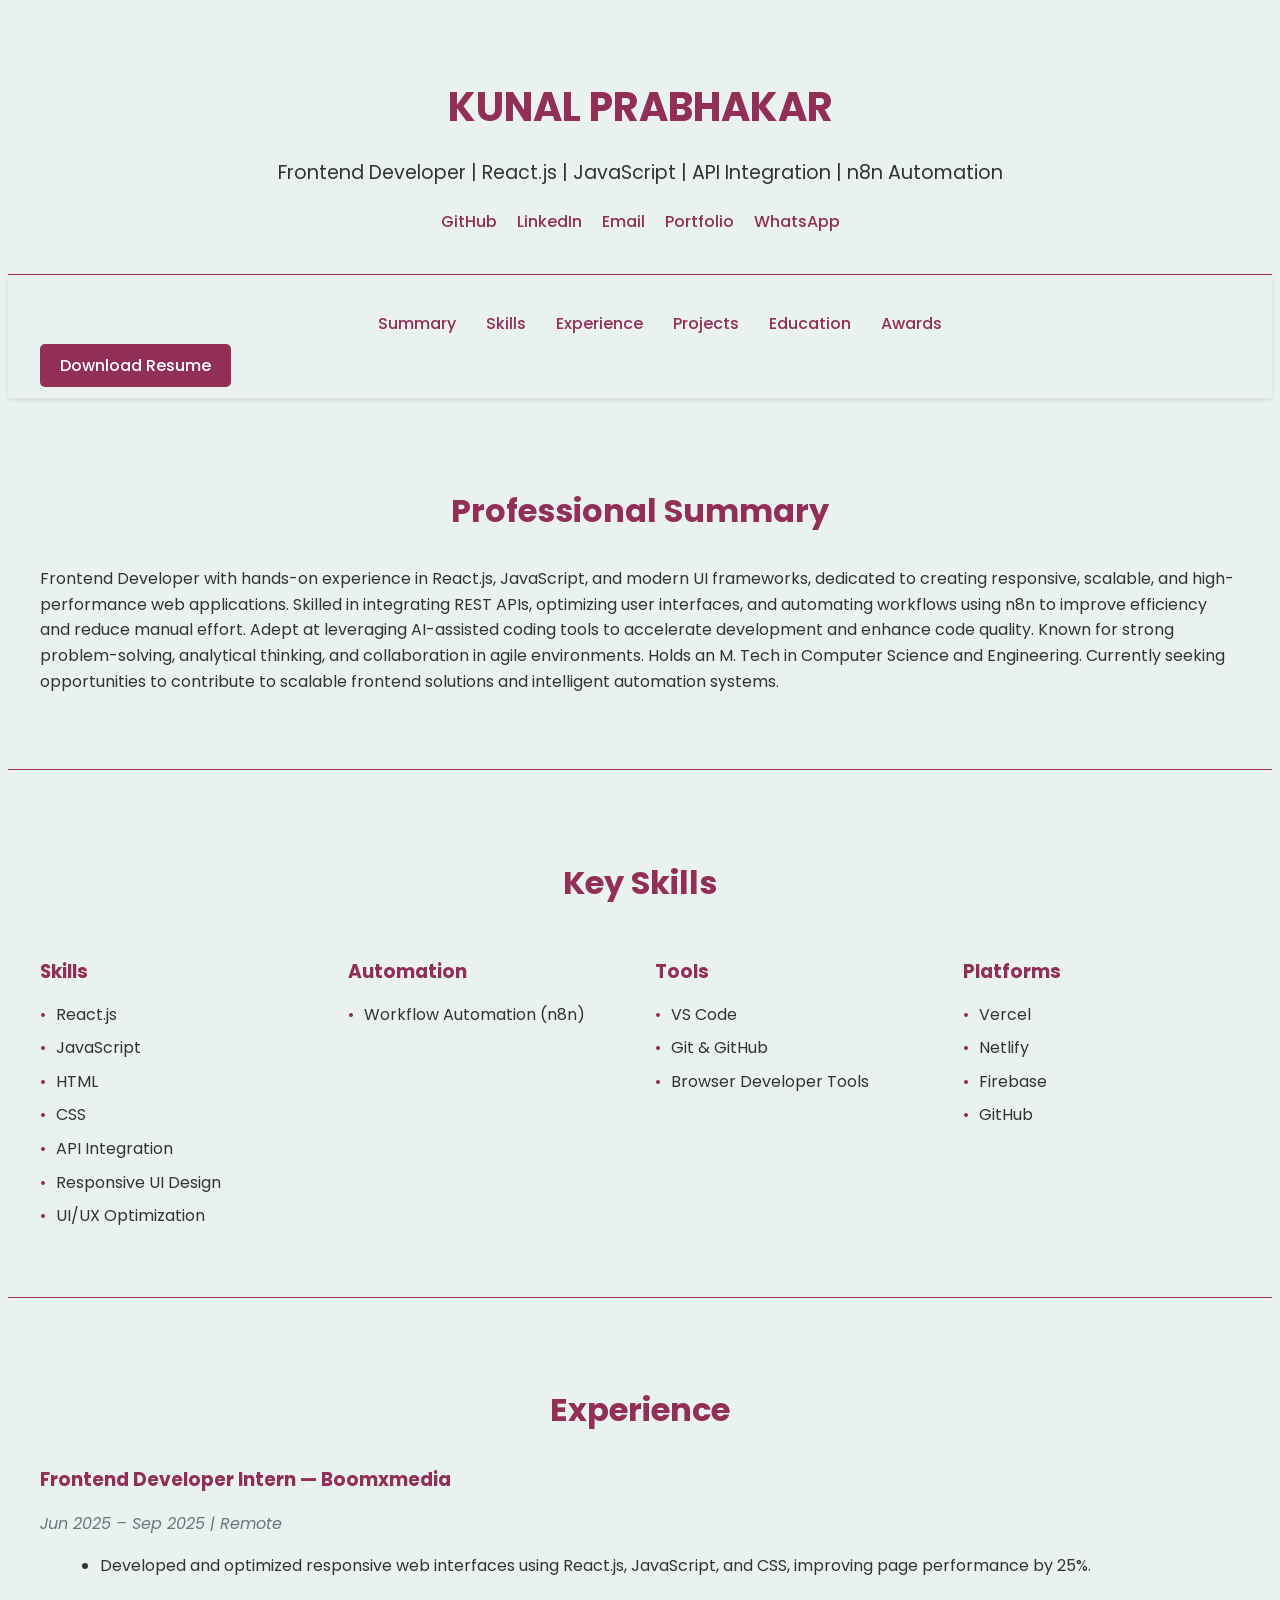
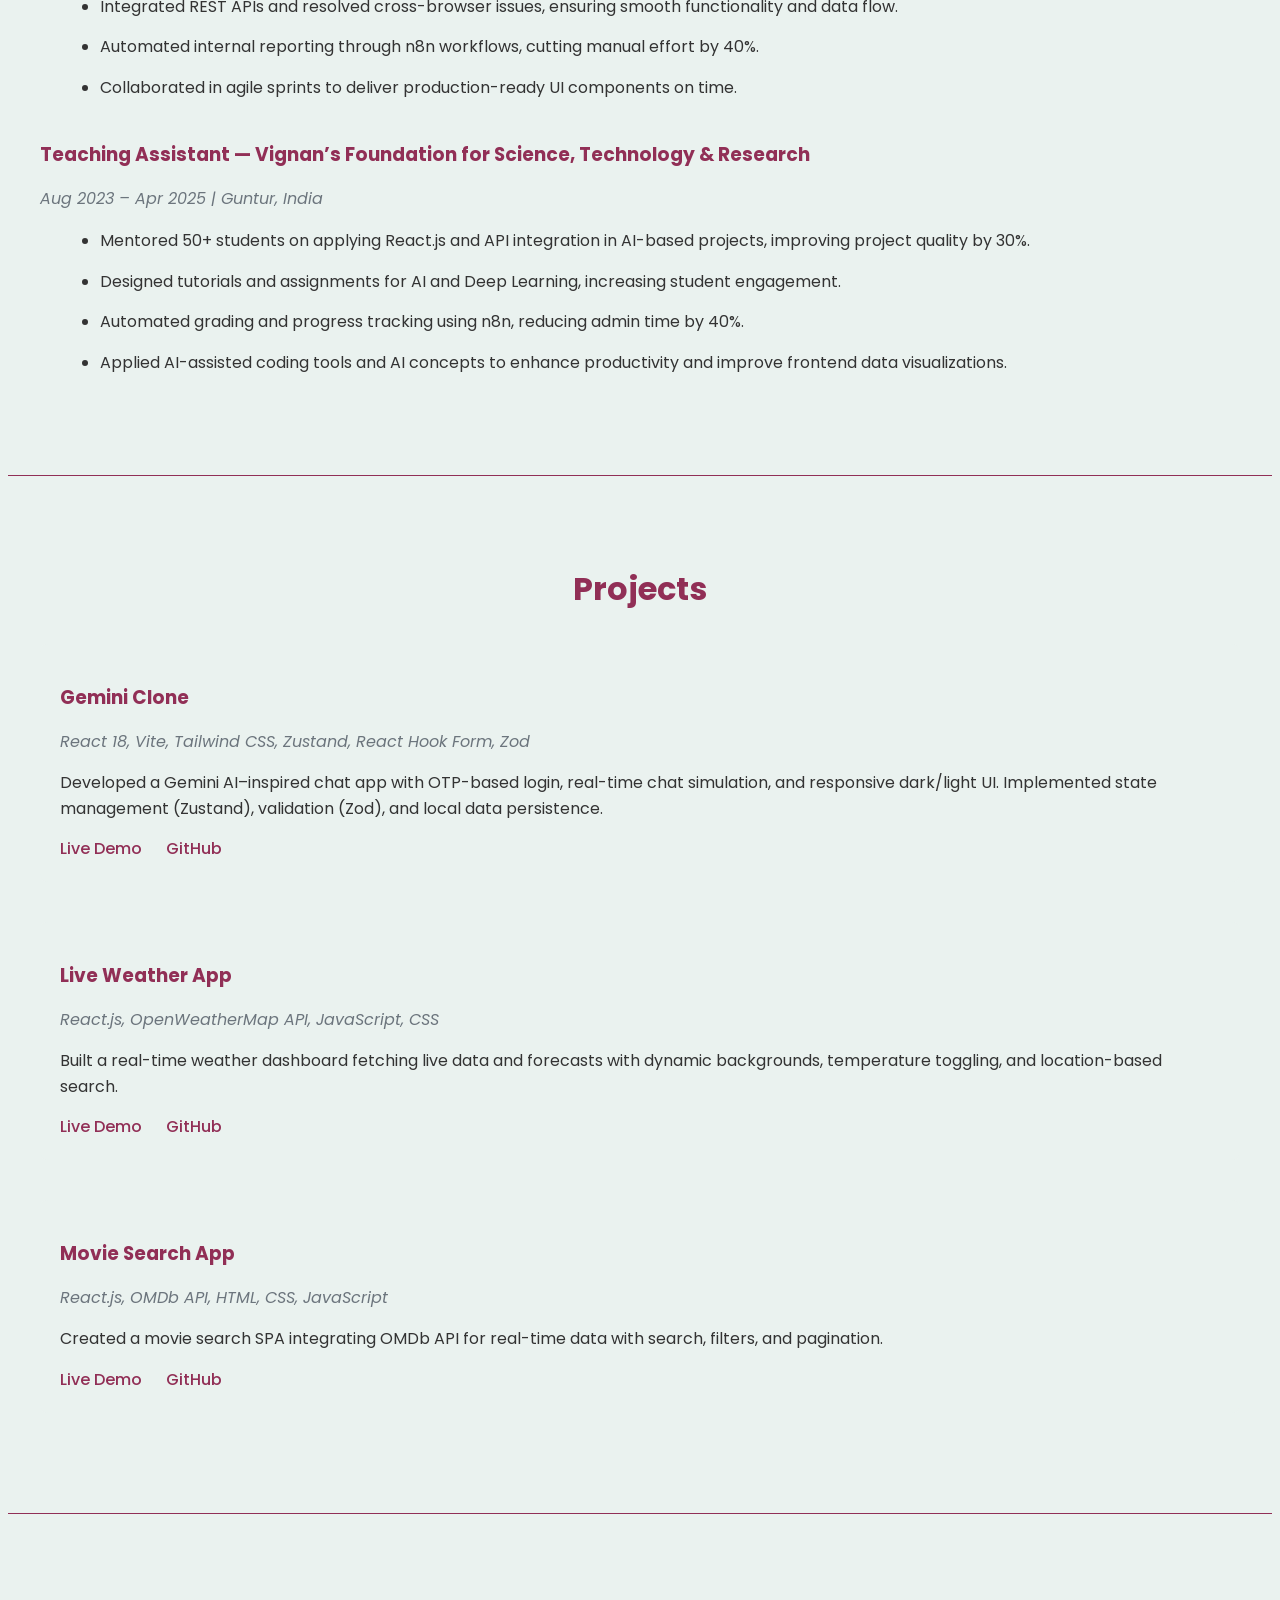
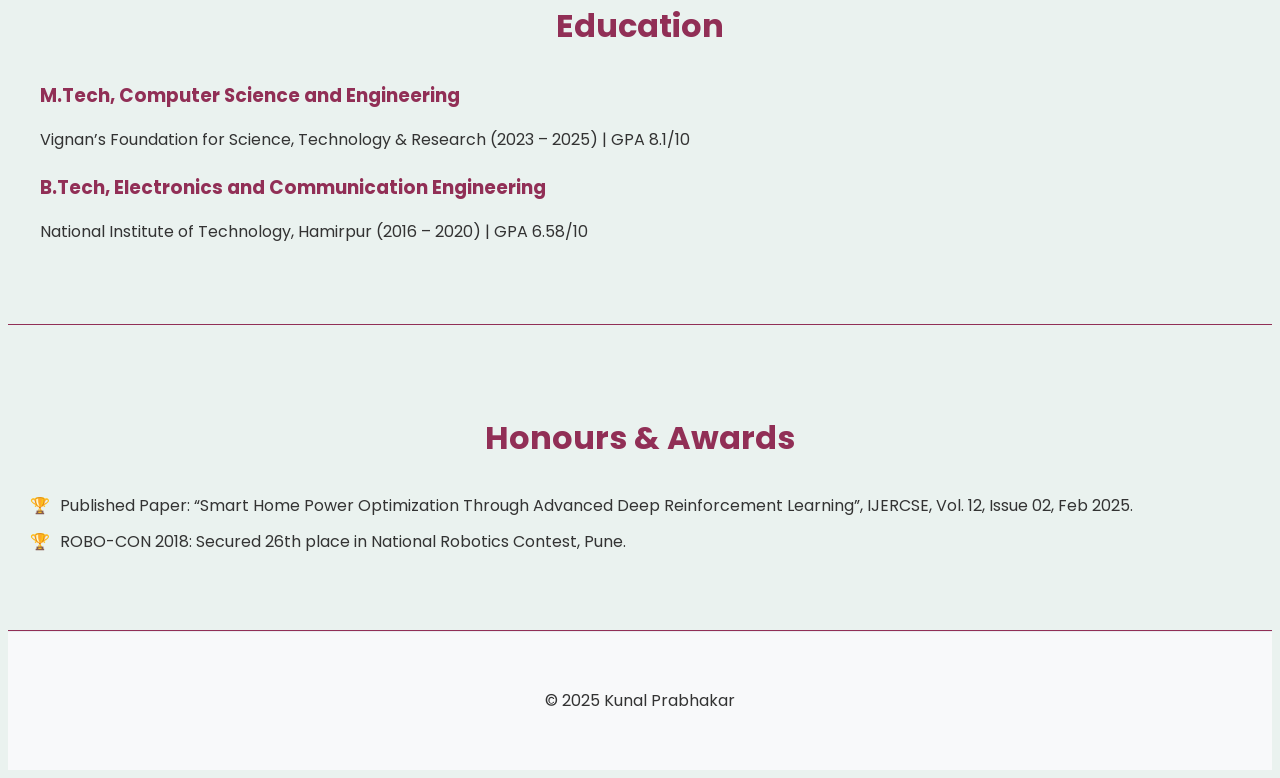
==== index.html @ fad5680d "Update download resume link to new Google Drive URL" ====
<!DOCTYPE html>
<html lang="en">
<head>
    <meta charset="UTF-8">
    <meta name="viewport" content="width=device-width, initial-scale=1.0">
    <title>Kunal Prabhakar - Frontend Developer Portfolio</title>
    <meta name="description" content="Portfolio of Kunal Prabhakar, a Frontend Developer specializing in React.js, JavaScript, API Integration, and n8n Automation.">
    <meta name="keywords" content="Frontend Developer, React.js, JavaScript, API Integration, n8n, Portfolio">
    <link rel="preconnect" href="https://fonts.googleapis.com">
    <link rel="preconnect" href="https://fonts.gstatic.com" crossorigin>
    <link href="https://fonts.googleapis.com/css2?family=Poppins:wght@300;400;600;700&display=swap" rel="stylesheet">
    <link rel="stylesheet" href="style.css">
</head>
<body>
    <header id="header">
        <div class="container">
            <h1>KUNAL PRABHAKAR</h1>
            <p class="title">Frontend Developer | React.js | JavaScript | API Integration | n8n Automation</p>
            <div class="contact-links">
                <a href="https://github.com/KUNAL3369" target="_blank">GitHub</a>
                <a href="https://linkedin.com/in/kunal-prabhakar-86629012a" target="_blank">LinkedIn</a>
                <a href="mailto:kunal.prabhakar3082@gmail.com">Email</a>
                <a href="https://kunal3369.github.io/kunal_portfolio/" target="_blank">Portfolio</a>
                <a href="https://wa.me/918894973105" target="_blank">WhatsApp</a>
            </div>
        </div>
    </header>

    <nav id="navbar">
        <div class="container">
            <ul>
                <li><a href="#summary">Summary</a></li>
                <li><a href="#skills">Skills</a></li>
                <li><a href="#experience">Experience</a></li>
                <li><a href="#projects">Projects</a></li>
                <li><a href="#education">Education</a></li>
                <li><a href="#awards">Awards</a></li>
            </ul>
            <a href="https://drive.google.com/uc?export=download&id=1ZtvvUXQaa80lDAqiHa5YbA0Y6526bnZa" class="download-btn" download>Download Resume</a>
        </div>
    </nav>

    <main>
        <section id="summary" class="section">
            <div class="container">
                <h2>Professional Summary</h2>
                <p>Frontend Developer with hands-on experience in React.js, JavaScript, and modern UI frameworks, dedicated to creating responsive, scalable, and high-performance web applications. Skilled in integrating REST APIs, optimizing user interfaces, and automating workflows using n8n to improve efficiency and reduce manual effort. Adept at leveraging AI-assisted coding tools to accelerate development and enhance code quality. Known for strong problem-solving, analytical thinking, and collaboration in agile environments. Holds an M. Tech in Computer Science and Engineering. Currently seeking opportunities to contribute to scalable frontend solutions and intelligent automation systems.</p>
            </div>
        </section>

        <section id="skills" class="section">
            <div class="container">
                <h2>Key Skills</h2>
                <div class="skills-grid">
                    <div class="skill-category">
                        <h3>Skills</h3>
                        <ul>
                        <li>React.js</li>
                        <li>JavaScript</li>
                        <li>HTML</li>
                        <li>CSS</li>
                        <li>API Integration</li>
                        <li>Responsive UI Design</li>
                        <li>UI/UX Optimization</li>
                        </ul>
                    </div>
                    <div class="skill-category">
                        <h3>Automation</h3>
                        <ul>
                        <li>Workflow Automation (n8n)</li>
                        </ul>
                    </div>
                    <div class="skill-category">
                        <h3>Tools</h3>
                        <ul>
                        <li>VS Code</li>
                        <li>Git & GitHub</li>
                        <li>Browser Developer Tools</li>
                        </ul>
                    </div>
                    <div class="skill-category">
                        <h3>Platforms</h3>
                        <ul>
                        <li>Vercel</li>
                        <li>Netlify</li>
                        <li>Firebase</li>
                        <li>GitHub</li>
                        </ul>
                    </div>
                </div>
            </div>
        </section>

        <section id="experience" class="section">
            <div class="container">
                <h2>Experience</h2>
                <article class="job">
                    <h3>Frontend Developer Intern — Boomxmedia</h3>
                    <p class="duration">Jun 2025 – Sep 2025 | Remote</p>
                    <ul>
                        <li>Developed and optimized responsive web interfaces using React.js, JavaScript, and CSS, improving page performance by 25%.</li>
                        <li>Integrated REST APIs and resolved cross-browser issues, ensuring smooth functionality and data flow.</li>
                        <li>Automated internal reporting through n8n workflows, cutting manual effort by 40%.</li>
                        <li>Collaborated in agile sprints to deliver production-ready UI components on time.</li>
                    </ul>
                </article>
                <article class="job">
                    <h3>Teaching Assistant — Vignan’s Foundation for Science, Technology & Research</h3>
                    <p class="duration">Aug 2023 – Apr 2025 | Guntur, India</p>
                    <ul>
                        <li>Mentored 50+ students on applying React.js and API integration in AI-based projects, improving project quality by 30%.</li>
                        <li>Designed tutorials and assignments for AI and Deep Learning, increasing student engagement.</li>
                        <li>Automated grading and progress tracking using n8n, reducing admin time by 40%.</li>
                        <li>Applied AI-assisted coding tools and AI concepts to enhance productivity and improve frontend data visualizations.</li>
                    </ul>
                </article>
            </div>
        </section>

        <section id="projects" class="section">
            <div class="container">
                <h2>Projects</h2>
                <article class="project">
                    <h3>Gemini Clone</h3>
                    <p class="tech-stack">React 18, Vite, Tailwind CSS, Zustand, React Hook Form, Zod</p>
                    <p>Developed a Gemini AI–inspired chat app with OTP-based login, real-time chat simulation, and responsive dark/light UI. Implemented state management (Zustand), validation (Zod), and local data persistence.</p>
                    <div class="links">
                        <a href="https://gemini-clone-nu-lac.vercel.app/" target="_blank">Live Demo</a>
                        <a href="https://github.com/KUNAL3369/gemini-clone" target="_blank">GitHub</a>
                    </div>
                </article>
                <article class="project">
                    <h3>Live Weather App</h3>
                    <p class="tech-stack">React.js, OpenWeatherMap API, JavaScript, CSS</p>
                    <p>Built a real-time weather dashboard fetching live data and forecasts with dynamic backgrounds, temperature toggling, and location-based search.</p>
                    <div class="links">
                        <a href="https://live-weather-lac.vercel.app/" target="_blank">Live Demo</a>
                        <a href="https://github.com/KUNAL3369/Live-Weather-App-" target="_blank">GitHub</a>
                    </div>
                </article>
                <article class="project">
                    <h3>Movie Search App</h3>
                    <p class="tech-stack">React.js, OMDb API, HTML, CSS, JavaScript</p>
                    <p>Created a movie search SPA integrating OMDb API for real-time data with search, filters, and pagination.</p>
                    <div class="links">
                        <a href="https://own-movie-search-app.vercel.app/" target="_blank">Live Demo</a>
                        <a href="https://github.com/KUNAL3369/Own-Movie-Search-App" target="_blank">GitHub</a>
                    </div>
                </article>
            </div>
        </section>

        <section id="education" class="section">
            <div class="container">
                <h2>Education</h2>
                <article class="education-item">
                    <h3>M.Tech, Computer Science and Engineering</h3>
                    <p>Vignan’s Foundation for Science, Technology & Research (2023 – 2025) | GPA 8.1/10</p>
                </article>
                <article class="education-item">
                    <h3>B.Tech, Electronics and Communication Engineering</h3>
                    <p>National Institute of Technology, Hamirpur (2016 – 2020) | GPA 6.58/10</p>
                </article>
            </div>
        </section>

        <section id="awards" class="section">
            <div class="container">
                <h2>Honours & Awards</h2>
                <ul>
                    <li>Published Paper: “Smart Home Power Optimization Through Advanced Deep Reinforcement Learning”, IJERCSE, Vol. 12, Issue 02, Feb 2025.</li>
                    <li>ROBO-CON 2018: Secured 26th place in National Robotics Contest, Pune.</li>
                </ul>
            </div>
        </section>
    </main>

    <footer id="footer">
        <div class="container">
            <p>© 2025 Kunal Prabhakar</p>
            <button id="back-to-top">Back to Top</button>
        </div>
    </footer>

    <script src="script.js"></script>
</body>
</html>
---- style.css ----
v/* Reset and Base Styles */
* {
    margin: 0;
    padding: 0;
    box-sizing: border-box;
}

body {
    font-family: 'Poppins', sans-serif;
    line-height: 1.6;
    color: #333;
    background-color: #eaf2ef;
}

.container {
    max-width: 1200px;
    margin: 0 auto;
    padding: 0 20px;
}

/* Header */
header {
    background-color: #eaf2ef;
    padding: 40px 0;
    text-align: center;
    border-bottom: 1px solid #912f56;
}

header h1 {
    font-size: 2.5rem;
    margin-bottom: 10px;
    color: #912f56;
}

header .title {
    font-size: 1.2rem;
    margin-bottom: 20px;
    color: #333;
}

.contact-links {
    display: flex;
    justify-content: center;
    gap: 20px;
}

.contact-links a {
    color: #912f56;
    text-decoration: none;
    font-weight: 500;
    transition: color 0.3s;
}

.contact-links a:hover {
    color: #7a2546;
}

/* Navigation */
nav {
    background-color: #eaf2ef;
    padding: 20px 0;
    box-shadow: 0 2px 4px rgba(0,0,0,0.1);
    position: sticky;
    top: 0;
    z-index: 100;
}

nav ul {
    list-style: none;
    display: flex;
    justify-content: center;
    gap: 30px;
}

nav a {
    color: #912f56;
    text-decoration: none;
    font-weight: 500;
    transition: color 0.3s;
}

nav a:hover {
    color: #7a2546;
}

.download-btn {
    background-color: #912f56;
    color: white;
    padding: 10px 20px;
    border-radius: 5px;
    text-decoration: none;
    font-weight: 500;
    transition: background-color 0.3s;
    margin-left: auto;
}

.download-btn:hover {
    background-color: #7a2546;
}

/* Sections */
.section {
    padding: 60px 0;
    border-bottom: 1px solid #912f56;
}

.section h2 {
    font-size: 2rem;
    margin-bottom: 30px;
    color: #912f56;
    text-align: center;
}

.section p, .section li {
    margin-bottom: 15px;
}

/* Skills */
.skills-grid {
    display: grid;
    grid-template-columns: repeat(4, 1fr);
    gap: 30px;
    align-items: start;
}

.skill-category h3 {
    margin-bottom: 15px;
    color: #912f56;
}

.skill-category ul {
    list-style: none;
    padding: 0;
    margin: 0;
}

.skill-category li {
    display: flex;
    align-items: center;
    margin-bottom: 8px;
    padding-left: 0px;
    position: relative;
}

.skill-category li::before {
    content: '•';
    color: #912f56;
    margin-right: 10px;
    
}

/* Experience */
.job {
    margin-bottom: 40px;
}

.job h3 {
    margin-bottom: 5px;
    color: #912f56;
}

.duration {
    color: #6c757d;
    font-style: italic;
    margin-bottom: 15px;
}

.job ul {
    margin-left: 20px;
}

/* Projects */
.project {
    margin-bottom: 40px;
    padding: 20px;
    background-color: #eaf2ef;
    border-radius: 8px;
}

.project h3 {
    margin-bottom: 5px;
    color: #912f56;
}

.tech-stack {
    color: #6c757d;
    font-style: italic;
    margin-bottom: 15px;
}

.links {
    margin-top: 15px;
}

.links a {
    color: #912f56;
    text-decoration: none;
    margin-right: 20px;
    font-weight: 500;
}

.links a:hover {
    color: #7a2546;
    text-decoration: underline;
}

/* Education */
.education-item {
    margin-bottom: 20px;
}

.education-item h3 {
    margin-bottom: 5px;
    color: #912f56;
}

/* Awards */
#awards ul {
    list-style: none;
    padding-left: 20px;
}

#awards li {
    margin-bottom: 10px;
    position: relative;
}

#awards li::before {
    content: '🏆';
    position: absolute;
    left: -30px;
}

/* Footer */
footer {
    background-color: #f8f9fa;
    padding: 40px 0;
    text-align: center;
    border-top: 1px solid #e9ecef;
}

#back-to-top {
    background-color: #912f56;
    color: white;
    border: none;
    padding: 10px 20px;
    border-radius: 5px;
    cursor: pointer;
    margin-top: 20px;
    transition: background-color 0.3s;
}

#back-to-top:hover {
    background-color: #7a2546;
}

/* Responsive Design */
@media (max-width: 768px) {
    header h1 {
        font-size: 2rem;
    }

    header .title {
        font-size: 1rem;
    }

    .contact-links {
        flex-direction: column;
        gap: 10px;
    }

    nav ul {
        flex-direction: column;
        gap: 15px;
    }

    .download-btn {
        margin-left: 0;
        margin-top: 15px;
    }

    .skills-grid {
        grid-template-columns: 1fr;
    }

    .section {
        padding: 40px 0;
    }

    .section h2 {
        font-size: 1.5rem;
    }
}
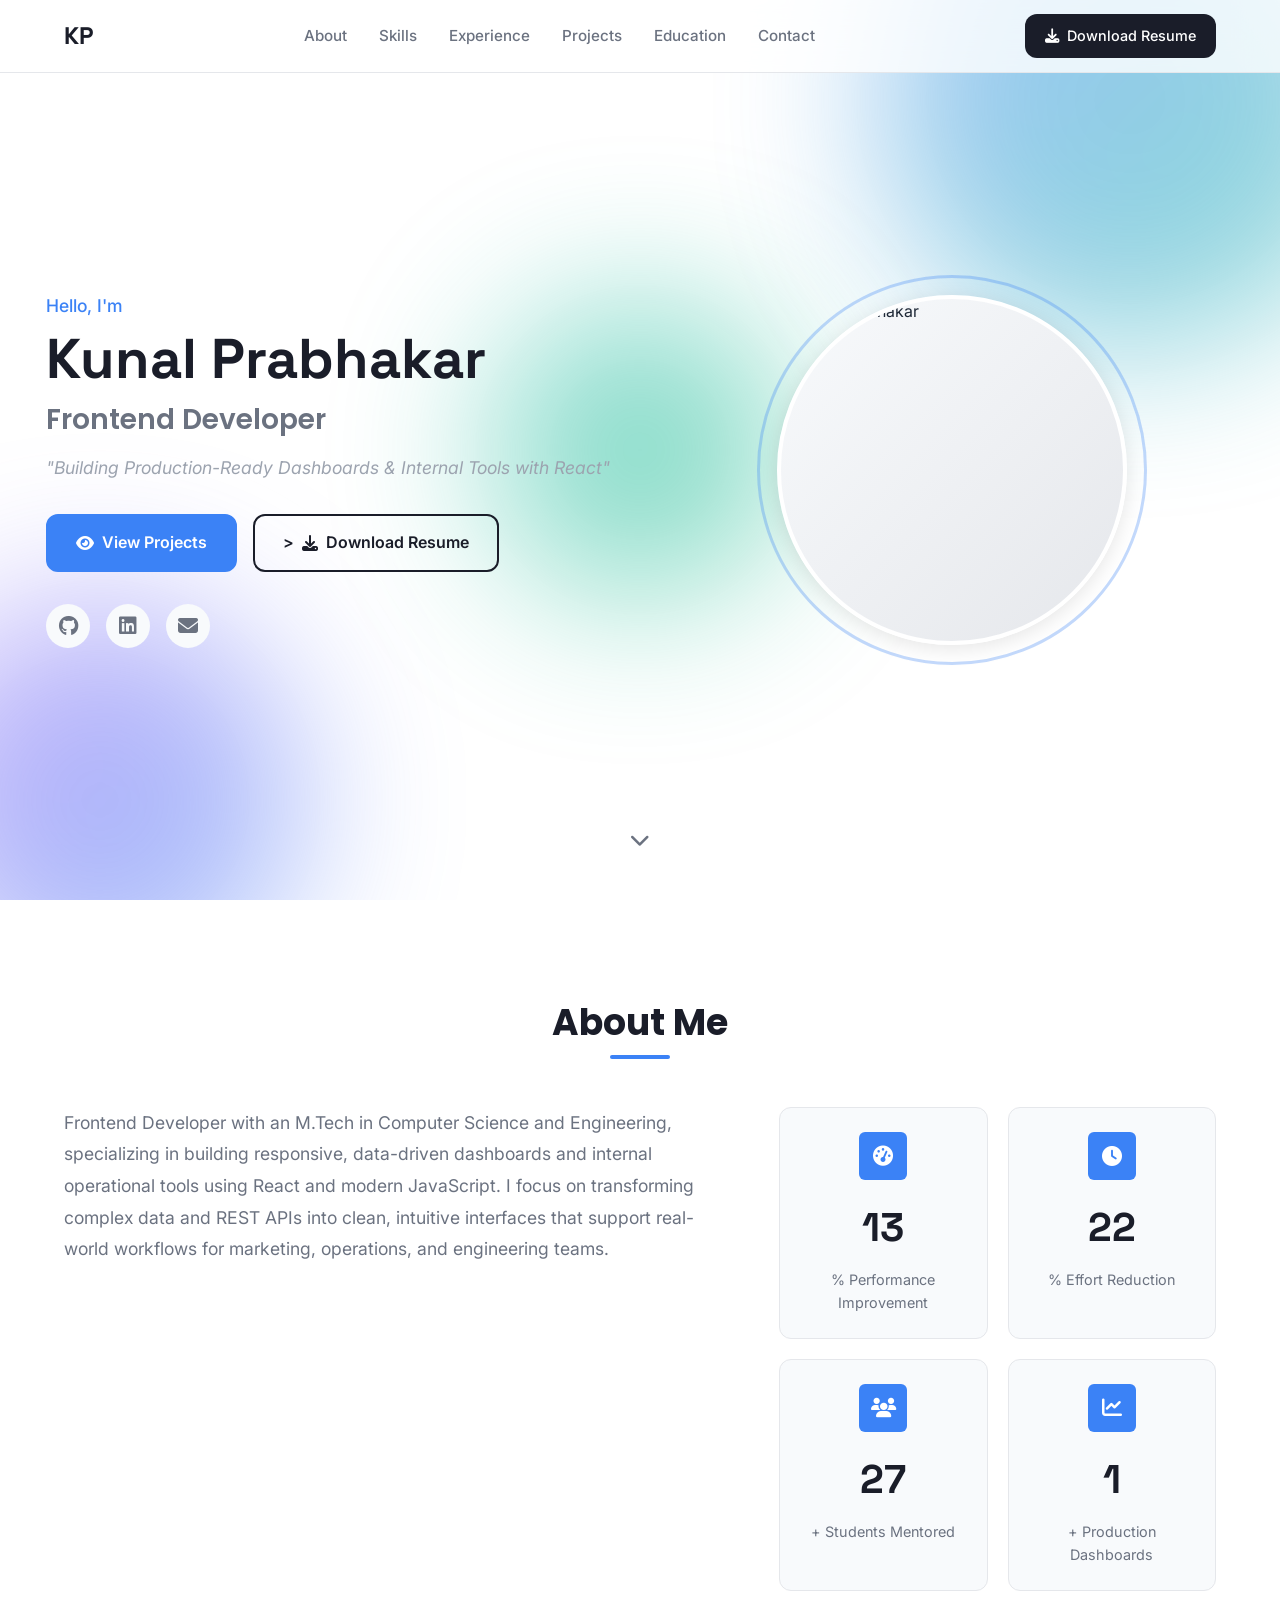
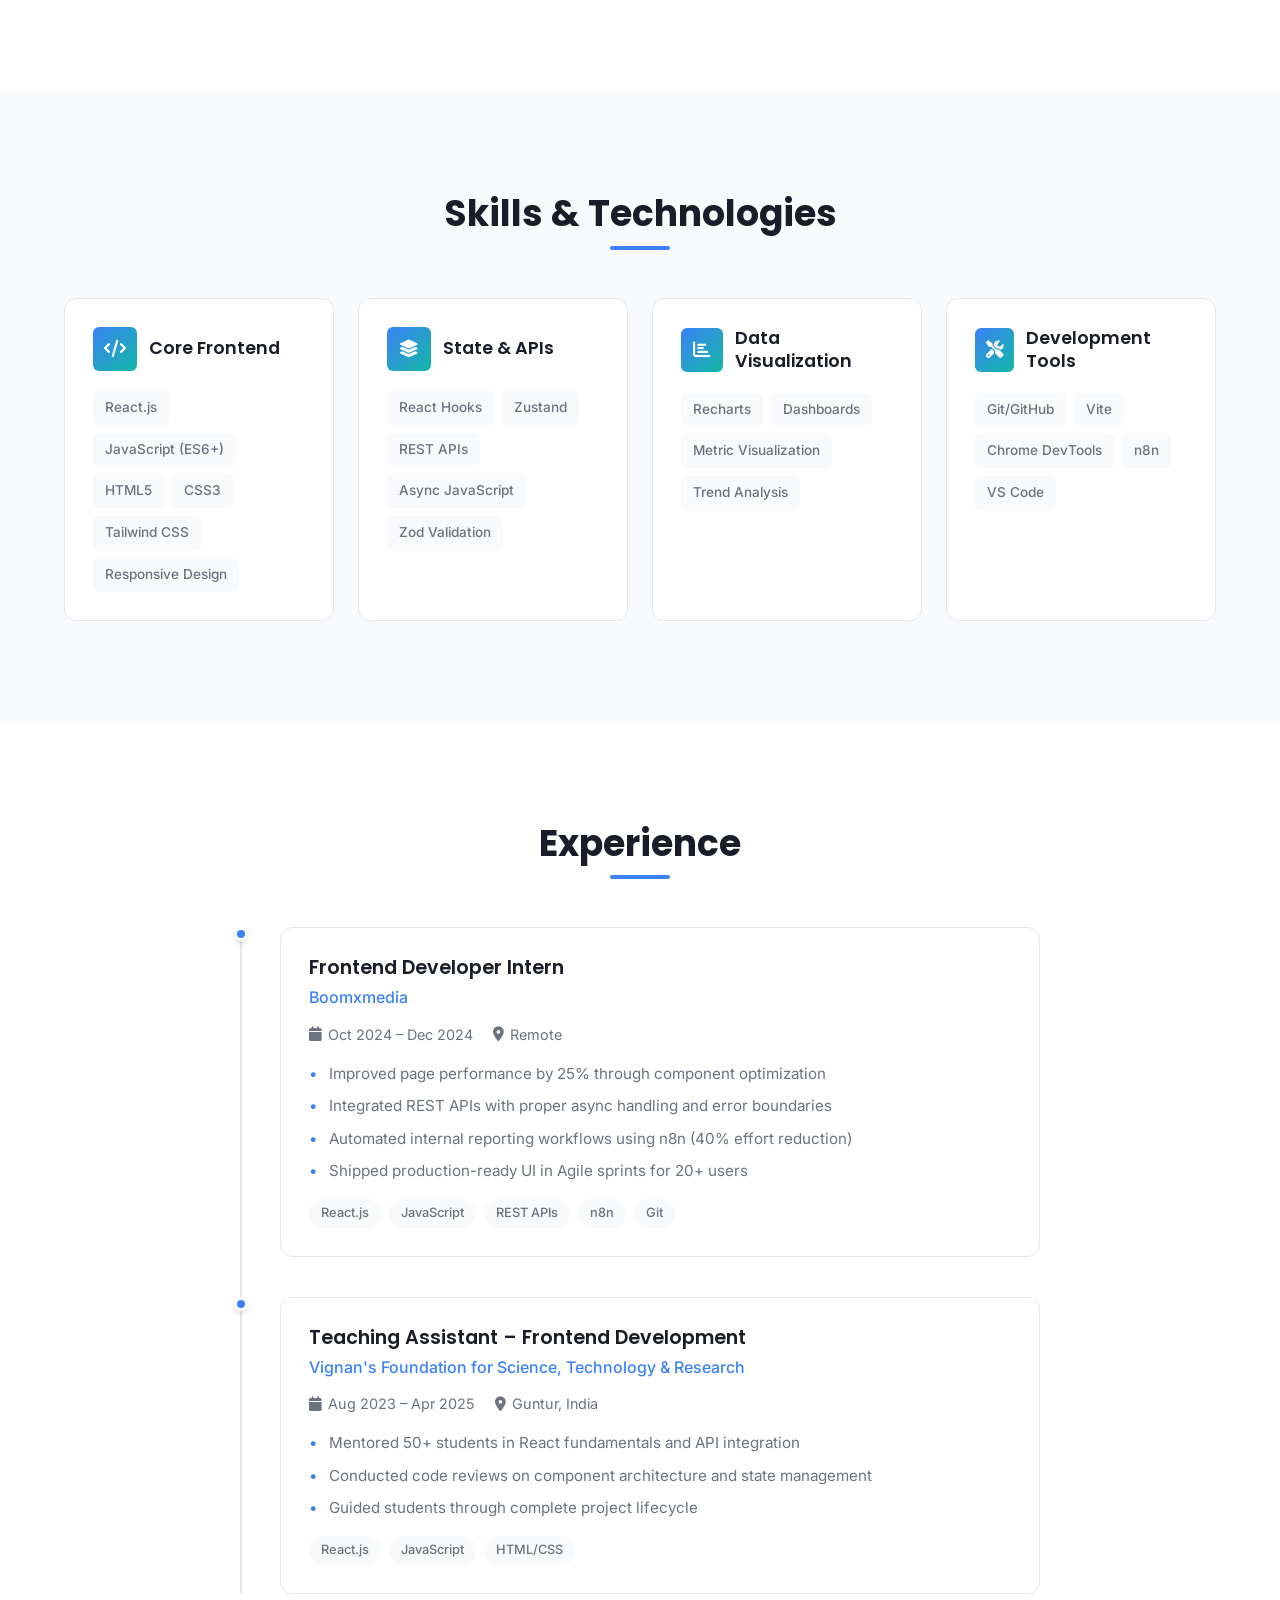
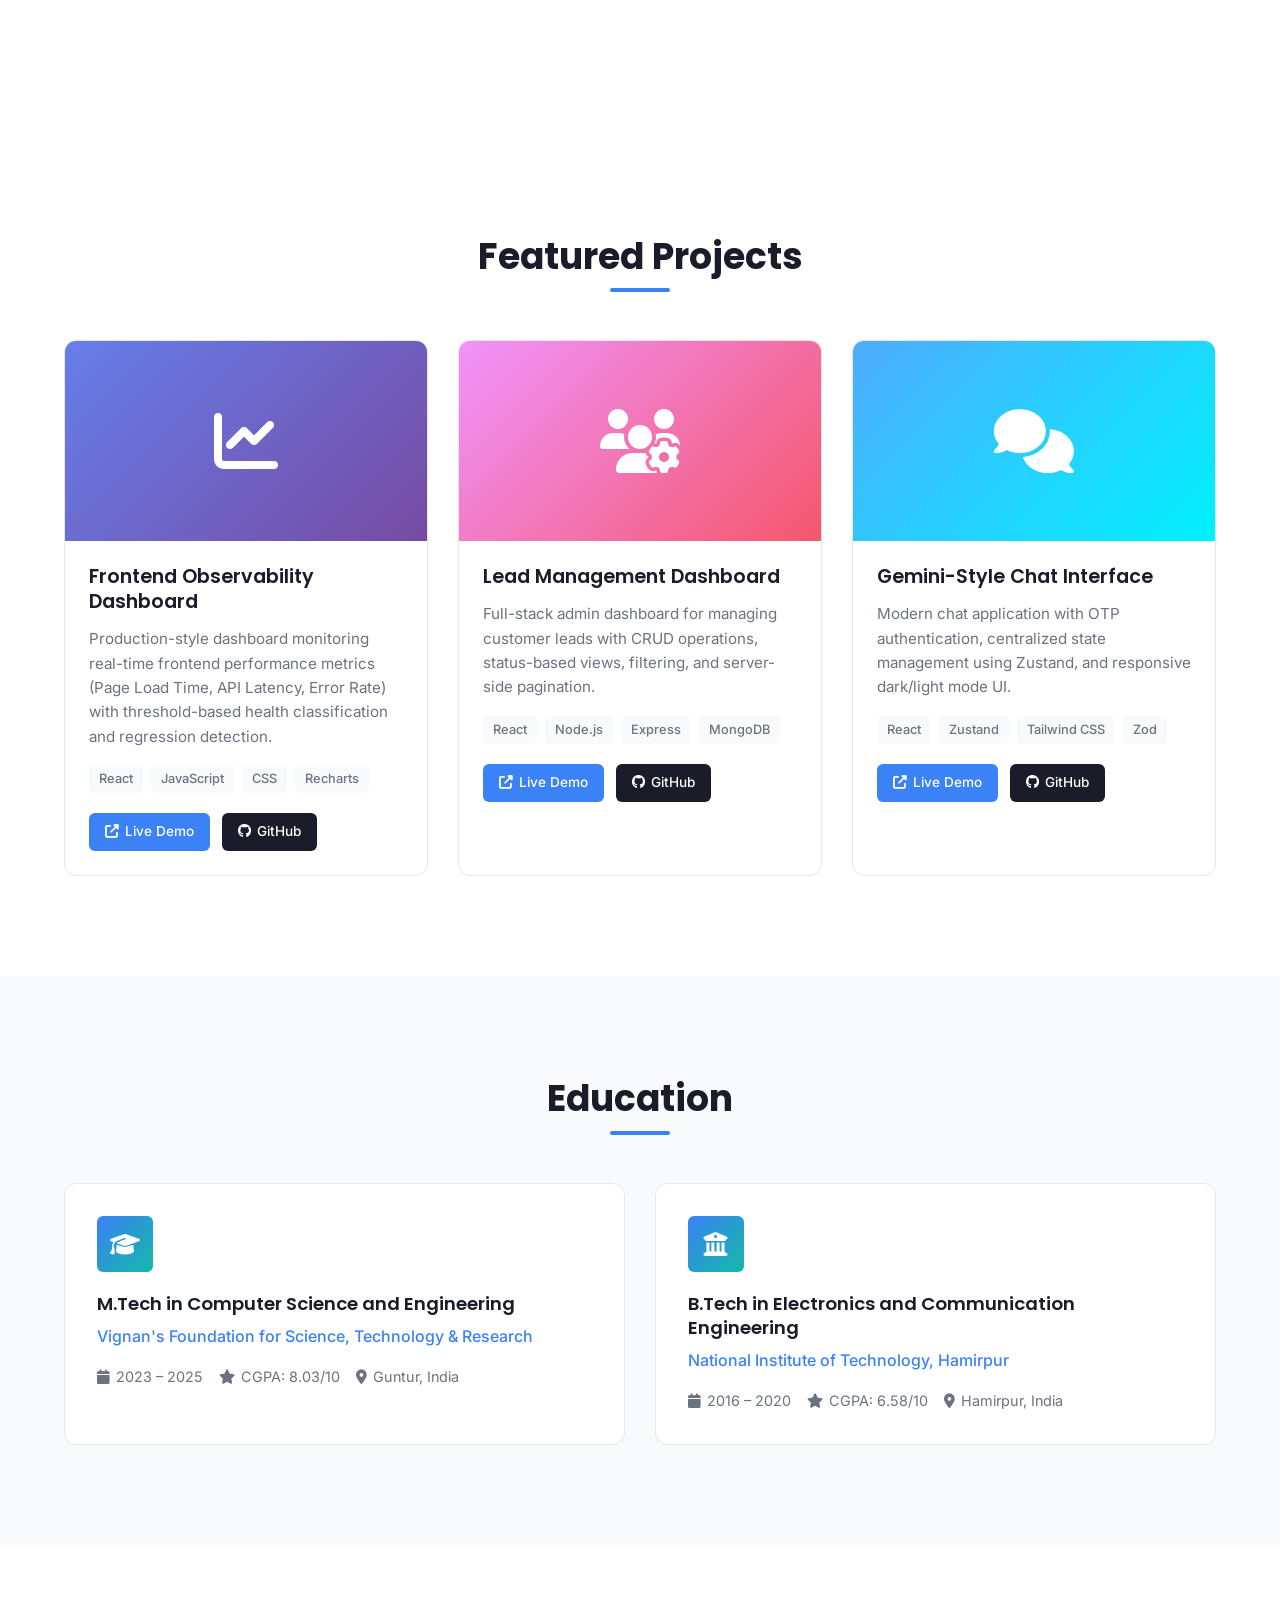
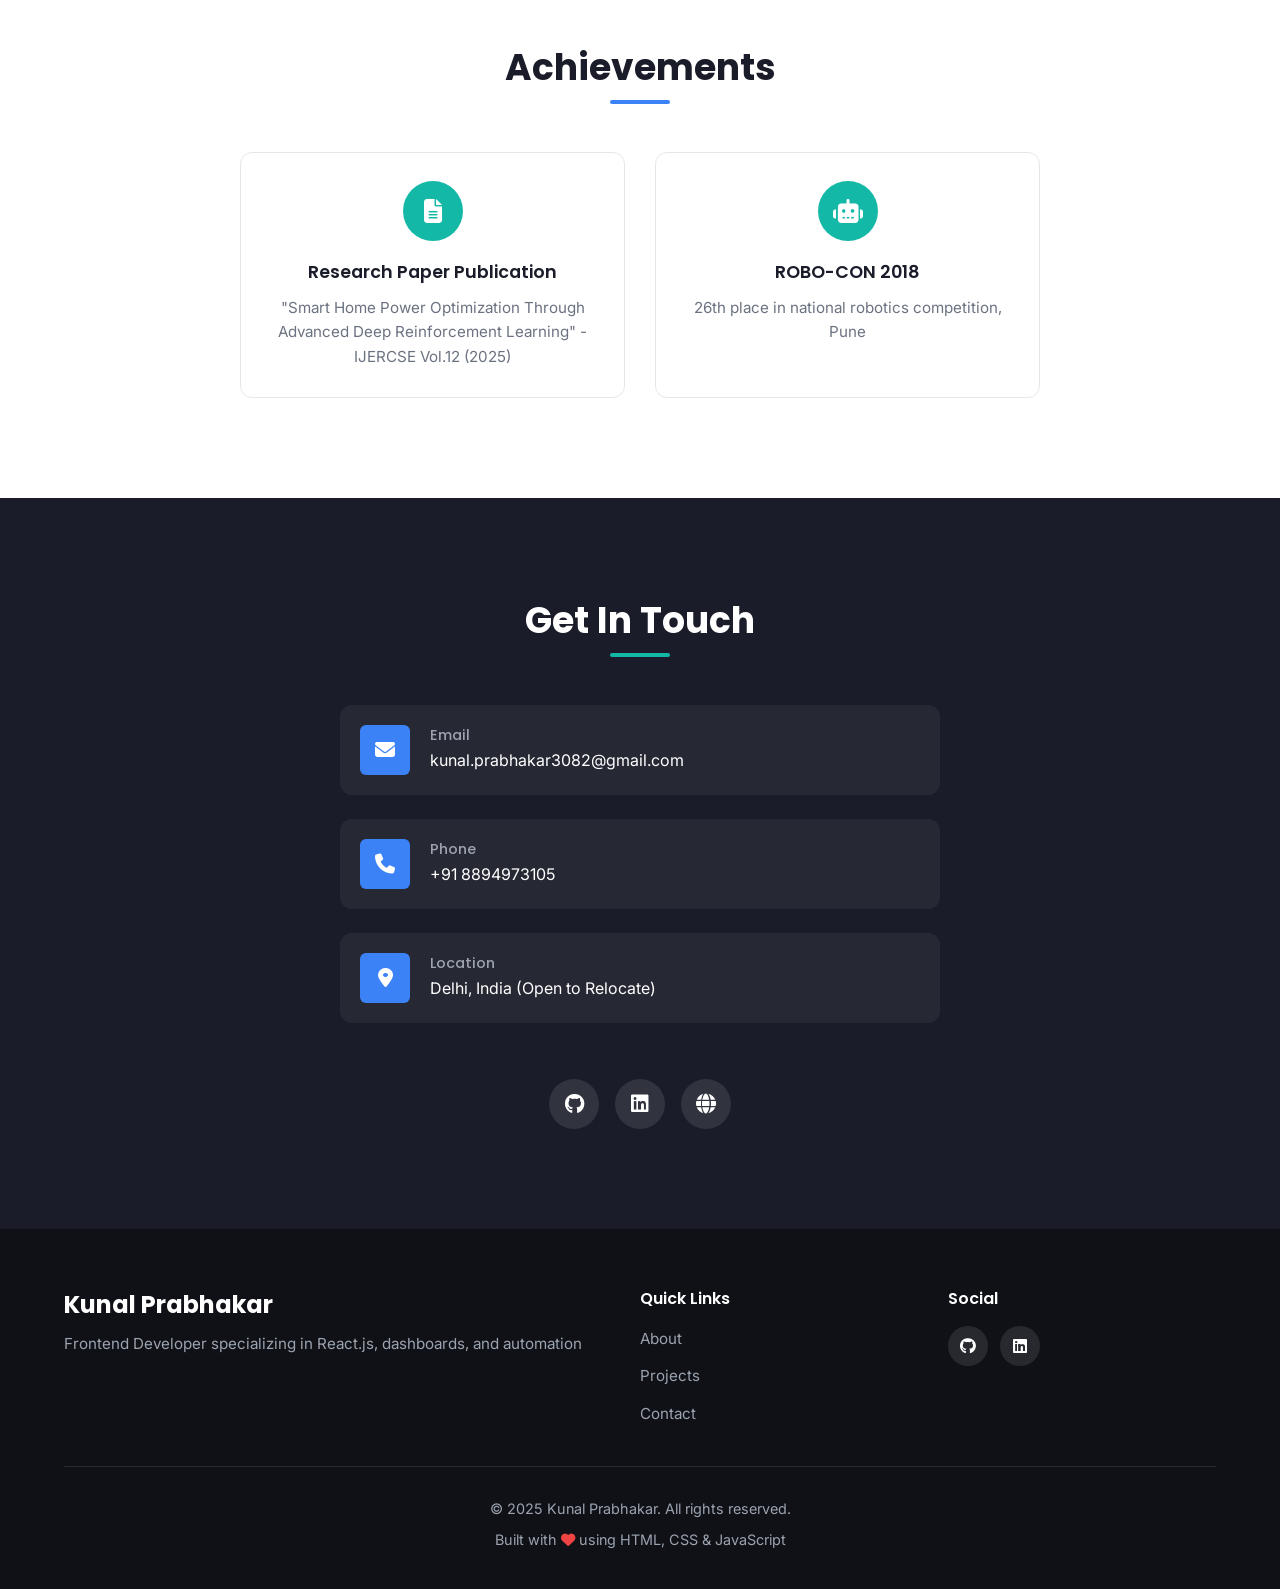
==== commit 6d483293: "Update portfolio: add profile photo, resume links, and enhanced README" ====
--- a/index.html
+++ b/index.html
@@ -1,187 +1,647 @@
-<!DOCTYPE html>
+<!doctype html>
 <html lang="en">
-<head>
-    <meta charset="UTF-8">
-    <meta name="viewport" content="width=device-width, initial-scale=1.0">
+  <head>
+    <meta charset="UTF-8" />
+    <meta name="viewport" content="width=device-width, initial-scale=1.0" />
     <title>Kunal Prabhakar - Frontend Developer Portfolio</title>
-    <meta name="description" content="Portfolio of Kunal Prabhakar, a Frontend Developer specializing in React.js, JavaScript, API Integration, and n8n Automation.">
-    <meta name="keywords" content="Frontend Developer, React.js, JavaScript, API Integration, n8n, Portfolio">
-    <link rel="preconnect" href="https://fonts.googleapis.com">
-    <link rel="preconnect" href="https://fonts.gstatic.com" crossorigin>
-    <link href="https://fonts.googleapis.com/css2?family=Poppins:wght@300;400;600;700&display=swap" rel="stylesheet">
-    <link rel="stylesheet" href="style.css">
-</head>
-<body>
-    <header id="header">
-        <div class="container">
-            <h1>KUNAL PRABHAKAR</h1>
-            <p class="title">Frontend Developer | React.js | JavaScript | API Integration | n8n Automation</p>
-            <div class="contact-links">
-                <a href="https://github.com/KUNAL3369" target="_blank">GitHub</a>
-                <a href="https://linkedin.com/in/kunal-prabhakar-86629012a" target="_blank">LinkedIn</a>
-                <a href="mailto:kunal.prabhakar3082@gmail.com">Email</a>
-                <a href="https://kunal3369.github.io/kunal_portfolio/" target="_blank">Portfolio</a>
-                <a href="https://wa.me/918894973105" target="_blank">WhatsApp</a>
-            </div>
-        </div>
-    </header>
-
+    <meta
+      name="description"
+      content="Portfolio of Kunal Prabhakar, a Frontend Developer specializing in React.js, JavaScript, API Integration, and n8n Automation."
+    />
+    <meta
+      name="keywords"
+      content="Frontend Developer, React.js, JavaScript, API Integration, n8n, Portfolio"
+    />
+    <link rel="preconnect" href="https://fonts.googleapis.com" />
+    <link rel="preconnect" href="https://fonts.gstatic.com" crossorigin />
+    <link
+      href="https://fonts.googleapis.com/css2?family=Inter:wght@300;400;500;600;700&family=Poppins:wght@400;500;600;700&family=Space+Grotesk:wght@500;600;700&display=swap"
+      rel="stylesheet"
+    />
+    <link
+      rel="stylesheet"
+      href="https://cdnjs.cloudflare.com/ajax/libs/font-awesome/6.4.0/css/all.min.css"
+    />
+    <link rel="stylesheet" href="style.css" />
+  </head>
+  <body>
+    <!-- Navigation -->
     <nav id="navbar">
-        <div class="container">
+      <div class="nav-container">
+        <a href="#hero" class="logo">KP</a>
+        <ul class="nav-links">
+          <li><a href="#about">About</a></li>
+          <li><a href="#skills">Skills</a></li>
+          <li><a href="#experience">Experience</a></li>
+          <li><a href="#projects">Projects</a></li>
+          <li><a href="#education">Education</a></li>
+          <li><a href="#contact">Contact</a></li>
+        </ul>
+        <a
+          href="https://drive.google.com/uc?export=download&id=17BnnWtVZ1NLR0E7lr4sQgAv4I186Q42f"
+          class="resume-btn"
+          download="Kunal_Prabhakar_Resume.pdf"
+        >
+          <i class="fas fa-download"></i> Download Resume
+        </a>
+        <button class="mobile-menu-btn" aria-label="Toggle menu">
+          <i class="fas fa-bars"></i>
+        </button>
+      </div>
+    </nav>
+
+    <!-- Mobile Menu -->
+    <div class="mobile-menu">
+      <ul>
+        <li><a href="#about">About</a></li>
+        <li><a href="#skills">Skills</a></li>
+        <li><a href="#experience">Experience</a></li>
+        <li><a href="#projects">Projects</a></li>
+        <li><a href="#education">Education</a></li>
+        <li><a href="#contact">Contact</a></li>
+        <li>
+          <a
+            href="https://drive.google.com/uc?export=download&id=17BnnWtVZ1NLR0E7lr4sQgAv4I186Q42f"
+            class="resume-btn-mobile"
+            download="Kunal_Prabhakar_Resume.pdf"
+            >Download Resume</a
+          >
+        </li>
+      </ul>
+    </div>
+
+    <!-- Hero Section -->
+    <section id="hero">
+      <div class="hero-background">
+        <div class="gradient-orb orb-1"></div>
+        <div class="gradient-orb orb-2"></div>
+        <div class="gradient-orb orb-3"></div>
+      </div>
+      <div class="hero-content">
+        <div class="hero-text">
+          <p class="hero-greeting">Hello, I'm</p>
+          <h1 class="hero-name">Kunal Prabhakar</h1>
+          <h2 class="hero-title">Frontend Developer</h2>
+          <p class="hero-tagline">
+            "Building Production-Ready Dashboards & Internal Tools with React"
+          </p>
+          <div class="hero-buttons">
+            <a href="#projects" class="btn btn-primary">
+              <i class="fas fa-eye"></i> View Projects
+            </a>
+            <a
+              href="https://drive.google.com/uc?export=download&id=17BnnWtVZ1NLR0E7lr4sQgAv4I186Q42f"
+              class="btn btn-secondary"
+              download="Kunal_Prabhakar_Resume.pdf"
+            >
+              >
+              <i class="fas fa-download"></i> Download Resume
+            </a>
+          </div>
+          <div class="hero-social">
+            <a
+              href="https://github.com/KUNAL3369"
+              target="_blank"
+              aria-label="GitHub"
+            >
+              <i class="fab fa-github"></i>
+            </a>
+            <a
+              href="https://linkedin.com/in/prabhakarkunal"
+              target="_blank"
+              aria-label="LinkedIn"
+            >
+              <i class="fab fa-linkedin"></i>
+            </a>
+            <a href="mailto:kunal.prabhakar3082@gmail.com" aria-label="Email">
+              <i class="fas fa-envelope"></i>
+            </a>
+          </div>
+        </div>
+        <div class="hero-image">
+          <div class="avatar-container">
+            <div class="avatar">
+              <img
+                src="photo/pp.jpg"
+                alt="Kunal Prabhakar"
+                class="profile-photo"
+              />
+            </div>
+            <div class="avatar-ring"></div>
+          </div>
+        </div>
+      </div>
+      <a
+        href="#about"
+        class="scroll-indicator"
+        aria-label="Scroll to about section"
+      >
+        <i class="fas fa-chevron-down"></i>
+      </a>
+    </section>
+
+    <!-- About Section -->
+    <section id="about" class="section">
+      <div class="container">
+        <h2 class="section-title" data-animate>About Me</h2>
+        <div class="about-content">
+          <div class="about-text" data-animate>
+            <p class="about-summary">
+              Frontend Developer with an M.Tech in Computer Science and
+              Engineering, specializing in building responsive, data-driven
+              dashboards and internal operational tools using React and modern
+              JavaScript. I focus on transforming complex data and REST APIs
+              into clean, intuitive interfaces that support real-world workflows
+              for marketing, operations, and engineering teams.
+            </p>
+          </div>
+          <div class="about-stats">
+            <div class="stat-card" data-animate>
+              <div class="stat-icon">
+                <i class="fas fa-tachometer-alt"></i>
+              </div>
+              <div class="stat-number" data-target="25">0</div>
+              <div class="stat-label">% Performance Improvement</div>
+            </div>
+            <div class="stat-card" data-animate>
+              <div class="stat-icon">
+                <i class="fas fa-clock"></i>
+              </div>
+              <div class="stat-number" data-target="40">0</div>
+              <div class="stat-label">% Effort Reduction</div>
+            </div>
+            <div class="stat-card" data-animate>
+              <div class="stat-icon">
+                <i class="fas fa-users"></i>
+              </div>
+              <div class="stat-number" data-target="50">0</div>
+              <div class="stat-label">+ Students Mentored</div>
+            </div>
+            <div class="stat-card" data-animate>
+              <div class="stat-icon">
+                <i class="fas fa-chart-line"></i>
+              </div>
+              <div class="stat-number" data-target="3">0</div>
+              <div class="stat-label">+ Production Dashboards</div>
+            </div>
+          </div>
+        </div>
+      </div>
+    </section>
+
+    <!-- Skills Section -->
+    <section id="skills" class="section">
+      <div class="container">
+        <h2 class="section-title" data-animate>Skills & Technologies</h2>
+        <div class="skills-grid">
+          <div class="skill-category" data-animate>
+            <div class="skill-header">
+              <div class="skill-icon">
+                <i class="fas fa-code"></i>
+              </div>
+              <h3>Core Frontend</h3>
+            </div>
+            <div class="skill-list">
+              <span class="skill-tag">React.js</span>
+              <span class="skill-tag">JavaScript (ES6+)</span>
+              <span class="skill-tag">HTML5</span>
+              <span class="skill-tag">CSS3</span>
+              <span class="skill-tag">Tailwind CSS</span>
+              <span class="skill-tag">Responsive Design</span>
+            </div>
+          </div>
+          <div class="skill-category" data-animate>
+            <div class="skill-header">
+              <div class="skill-icon">
+                <i class="fas fa-layer-group"></i>
+              </div>
+              <h3>State & APIs</h3>
+            </div>
+            <div class="skill-list">
+              <span class="skill-tag">React Hooks</span>
+              <span class="skill-tag">Zustand</span>
+              <span class="skill-tag">REST APIs</span>
+              <span class="skill-tag">Async JavaScript</span>
+              <span class="skill-tag">Zod Validation</span>
+            </div>
+          </div>
+          <div class="skill-category" data-animate>
+            <div class="skill-header">
+              <div class="skill-icon">
+                <i class="fas fa-chart-bar"></i>
+              </div>
+              <h3>Data Visualization</h3>
+            </div>
+            <div class="skill-list">
+              <span class="skill-tag">Recharts</span>
+              <span class="skill-tag">Dashboards</span>
+              <span class="skill-tag">Metric Visualization</span>
+              <span class="skill-tag">Trend Analysis</span>
+            </div>
+          </div>
+          <div class="skill-category" data-animate>
+            <div class="skill-header">
+              <div class="skill-icon">
+                <i class="fas fa-tools"></i>
+              </div>
+              <h3>Development Tools</h3>
+            </div>
+            <div class="skill-list">
+              <span class="skill-tag">Git/GitHub</span>
+              <span class="skill-tag">Vite</span>
+              <span class="skill-tag">Chrome DevTools</span>
+              <span class="skill-tag">n8n</span>
+              <span class="skill-tag">VS Code</span>
+            </div>
+          </div>
+        </div>
+      </div>
+    </section>
+
+    <!-- Experience Section -->
+    <section id="experience" class="section">
+      <div class="container">
+        <h2 class="section-title" data-animate>Experience</h2>
+        <div class="timeline">
+          <div class="timeline-item" data-animate>
+            <div class="timeline-marker"></div>
+            <div class="timeline-content">
+              <div class="timeline-header">
+                <h3>Frontend Developer Intern</h3>
+                <span class="company">Boomxmedia</span>
+              </div>
+              <div class="timeline-meta">
+                <span><i class="fas fa-calendar"></i> Oct 2024 – Dec 2024</span>
+                <span><i class="fas fa-map-marker-alt"></i> Remote</span>
+              </div>
+              <ul class="timeline-achievements">
+                <li>
+                  Improved page performance by 25% through component
+                  optimization
+                </li>
+                <li>
+                  Integrated REST APIs with proper async handling and error
+                  boundaries
+                </li>
+                <li>
+                  Automated internal reporting workflows using n8n (40% effort
+                  reduction)
+                </li>
+                <li>
+                  Shipped production-ready UI in Agile sprints for 20+ users
+                </li>
+              </ul>
+              <div class="timeline-tech">
+                <span>React.js</span>
+                <span>JavaScript</span>
+                <span>REST APIs</span>
+                <span>n8n</span>
+                <span>Git</span>
+              </div>
+            </div>
+          </div>
+          <div class="timeline-item" data-animate>
+            <div class="timeline-marker"></div>
+            <div class="timeline-content">
+              <div class="timeline-header">
+                <h3>Teaching Assistant – Frontend Development</h3>
+                <span class="company"
+                  >Vignan's Foundation for Science, Technology & Research</span
+                >
+              </div>
+              <div class="timeline-meta">
+                <span><i class="fas fa-calendar"></i> Aug 2023 – Apr 2025</span>
+                <span><i class="fas fa-map-marker-alt"></i> Guntur, India</span>
+              </div>
+              <ul class="timeline-achievements">
+                <li>
+                  Mentored 50+ students in React fundamentals and API
+                  integration
+                </li>
+                <li>
+                  Conducted code reviews on component architecture and state
+                  management
+                </li>
+                <li>Guided students through complete project lifecycle</li>
+              </ul>
+              <div class="timeline-tech">
+                <span>React.js</span>
+                <span>JavaScript</span>
+                <span>HTML/CSS</span>
+              </div>
+            </div>
+          </div>
+        </div>
+      </div>
+    </section>
+
+    <!-- Projects Section -->
+    <section id="projects" class="section">
+      <div class="container">
+        <h2 class="section-title" data-animate>Featured Projects</h2>
+        <div class="projects-grid">
+          <div class="project-card" data-animate>
+            <div class="project-image">
+              <div
+                class="project-placeholder"
+                style="
+                  background: linear-gradient(135deg, #667eea 0%, #764ba2 100%);
+                "
+              >
+                <i class="fas fa-chart-line"></i>
+              </div>
+            </div>
+            <div class="project-content">
+              <h3>Frontend Observability Dashboard</h3>
+              <p>
+                Production-style dashboard monitoring real-time frontend
+                performance metrics (Page Load Time, API Latency, Error Rate)
+                with threshold-based health classification and regression
+                detection.
+              </p>
+              <div class="project-tech">
+                <span>React</span>
+                <span>JavaScript</span>
+                <span>CSS</span>
+                <span>Recharts</span>
+              </div>
+              <div class="project-links">
+                <a
+                  href="https://frontend-observability-dashboard.netlify.app/"
+                  target="_blank"
+                  class="project-link"
+                >
+                  <i class="fas fa-external-link-alt"></i> Live Demo
+                </a>
+                <a
+                  href="https://github.com/KUNAL3369/frontend-observability-dashboard"
+                  target="_blank"
+                  class="project-link"
+                >
+                  <i class="fab fa-github"></i> GitHub
+                </a>
+              </div>
+            </div>
+          </div>
+          <div class="project-card" data-animate>
+            <div class="project-image">
+              <div
+                class="project-placeholder"
+                style="
+                  background: linear-gradient(135deg, #f093fb 0%, #f5576c 100%);
+                "
+              >
+                <i class="fas fa-users-cog"></i>
+              </div>
+            </div>
+            <div class="project-content">
+              <h3>Lead Management Dashboard</h3>
+              <p>
+                Full-stack admin dashboard for managing customer leads with CRUD
+                operations, status-based views, filtering, and server-side
+                pagination.
+              </p>
+              <div class="project-tech">
+                <span>React</span>
+                <span>Node.js</span>
+                <span>Express</span>
+                <span>MongoDB</span>
+              </div>
+              <div class="project-links">
+                <a
+                  href="https://lead-management-dashboard-rosy.vercel.app/"
+                  target="_blank"
+                  class="project-link"
+                >
+                  <i class="fas fa-external-link-alt"></i> Live Demo
+                </a>
+                <a
+                  href="https://github.com/KUNAL3369/lead-management-dashboard"
+                  target="_blank"
+                  class="project-link"
+                >
+                  <i class="fab fa-github"></i> GitHub
+                </a>
+              </div>
+            </div>
+          </div>
+          <div class="project-card" data-animate>
+            <div class="project-image">
+              <div
+                class="project-placeholder"
+                style="
+                  background: linear-gradient(135deg, #4facfe 0%, #00f2fe 100%);
+                "
+              >
+                <i class="fas fa-comments"></i>
+              </div>
+            </div>
+            <div class="project-content">
+              <h3>Gemini-Style Chat Interface</h3>
+              <p>
+                Modern chat application with OTP authentication, centralized
+                state management using Zustand, and responsive dark/light mode
+                UI.
+              </p>
+              <div class="project-tech">
+                <span>React</span>
+                <span>Zustand</span>
+                <span>Tailwind CSS</span>
+                <span>Zod</span>
+              </div>
+              <div class="project-links">
+                <a
+                  href="https://gemini-clone-nu-lac.vercel.app/"
+                  target="_blank"
+                  class="project-link"
+                >
+                  <i class="fas fa-external-link-alt"></i> Live Demo
+                </a>
+                <a
+                  href="https://github.com/KUNAL3369/gemini-clone"
+                  target="_blank"
+                  class="project-link"
+                >
+                  <i class="fab fa-github"></i> GitHub
+                </a>
+              </div>
+            </div>
+          </div>
+        </div>
+      </div>
+    </section>
+
+    <!-- Education Section -->
+    <section id="education" class="section">
+      <div class="container">
+        <h2 class="section-title" data-animate>Education</h2>
+        <div class="education-grid">
+          <div class="education-card" data-animate>
+            <div class="education-icon">
+              <i class="fas fa-graduation-cap"></i>
+            </div>
+            <h3>M.Tech in Computer Science and Engineering</h3>
+            <p class="education-institution">
+              Vignan's Foundation for Science, Technology & Research
+            </p>
+            <div class="education-details">
+              <span><i class="fas fa-calendar"></i> 2023 – 2025</span>
+              <span><i class="fas fa-star"></i> CGPA: 8.03/10</span>
+              <span><i class="fas fa-map-marker-alt"></i> Guntur, India</span>
+            </div>
+          </div>
+          <div class="education-card" data-animate>
+            <div class="education-icon">
+              <i class="fas fa-university"></i>
+            </div>
+            <h3>B.Tech in Electronics and Communication Engineering</h3>
+            <p class="education-institution">
+              National Institute of Technology, Hamirpur
+            </p>
+            <div class="education-details">
+              <span><i class="fas fa-calendar"></i> 2016 – 2020</span>
+              <span><i class="fas fa-star"></i> CGPA: 6.58/10</span>
+              <span><i class="fas fa-map-marker-alt"></i> Hamirpur, India</span>
+            </div>
+          </div>
+        </div>
+      </div>
+    </section>
+
+    <!-- Achievements Section -->
+    <section id="achievements" class="section">
+      <div class="container">
+        <h2 class="section-title" data-animate>Achievements</h2>
+        <div class="achievements-grid">
+          <div class="achievement-card" data-animate>
+            <div class="achievement-icon">
+              <i class="fas fa-file-alt"></i>
+            </div>
+            <h3>Research Paper Publication</h3>
+            <p>
+              "Smart Home Power Optimization Through Advanced Deep Reinforcement
+              Learning" - IJERCSE Vol.12 (2025)
+            </p>
+          </div>
+          <div class="achievement-card" data-animate>
+            <div class="achievement-icon">
+              <i class="fas fa-robot"></i>
+            </div>
+            <h3>ROBO-CON 2018</h3>
+            <p>26th place in national robotics competition, Pune</p>
+          </div>
+        </div>
+      </div>
+    </section>
+
+    <!-- Contact Section -->
+    <section id="contact" class="section">
+      <div class="container">
+        <h2 class="section-title" data-animate>Get In Touch</h2>
+        <div class="contact-content">
+          <div class="contact-info" data-animate>
+            <div class="contact-item">
+              <div class="contact-icon">
+                <i class="fas fa-envelope"></i>
+              </div>
+              <div class="contact-details">
+                <h4>Email</h4>
+                <a href="mailto:kunal.prabhakar3082@gmail.com"
+                  >kunal.prabhakar3082@gmail.com</a
+                >
+              </div>
+            </div>
+            <div class="contact-item">
+              <div class="contact-icon">
+                <i class="fas fa-phone"></i>
+              </div>
+              <div class="contact-details">
+                <h4>Phone</h4>
+                <a href="tel:+918894973105">+91 8894973105</a>
+              </div>
+            </div>
+            <div class="contact-item">
+              <div class="contact-icon">
+                <i class="fas fa-map-marker-alt"></i>
+              </div>
+              <div class="contact-details">
+                <h4>Location</h4>
+                <p>Delhi, India (Open to Relocate)</p>
+              </div>
+            </div>
+            <div class="social-links">
+              <a
+                href="https://github.com/KUNAL3369"
+                target="_blank"
+                aria-label="GitHub"
+              >
+                <i class="fab fa-github"></i>
+              </a>
+              <a
+                href="https://linkedin.com/in/prabhakarkunal"
+                target="_blank"
+                aria-label="LinkedIn"
+              >
+                <i class="fab fa-linkedin"></i>
+              </a>
+              <a
+                href="https://kunal3369.github.io/kunal_portfolio/"
+                target="_blank"
+                aria-label="Portfolio"
+              >
+                <i class="fas fa-globe"></i>
+              </a>
+            </div>
+          </div>
+        </div>
+      </div>
+    </section>
+
+    <!-- Footer -->
+    <footer id="footer">
+      <div class="container">
+        <div class="footer-content">
+          <div class="footer-brand">
+            <h3>Kunal Prabhakar</h3>
+            <p>
+              Frontend Developer specializing in React.js, dashboards, and
+              automation
+            </p>
+          </div>
+          <div class="footer-links">
+            <h4>Quick Links</h4>
             <ul>
-                <li><a href="#summary">Summary</a></li>
-                <li><a href="#skills">Skills</a></li>
-                <li><a href="#experience">Experience</a></li>
-                <li><a href="#projects">Projects</a></li>
-                <li><a href="#education">Education</a></li>
-                <li><a href="#awards">Awards</a></li>
+              <li><a href="#about">About</a></li>
+              <li><a href="#projects">Projects</a></li>
+              <li><a href="#contact">Contact</a></li>
             </ul>
-            <a href="https://drive.google.com/uc?export=download&id=1ZtvvUXQaa80lDAqiHa5YbA0Y6526bnZa" class="download-btn" download>Download Resume</a>
-        </div>
-    </nav>
-
-    <main>
-        <section id="summary" class="section">
-            <div class="container">
-                <h2>Professional Summary</h2>
-                <p>Frontend Developer with hands-on experience in React.js, JavaScript, and modern UI frameworks, dedicated to creating responsive, scalable, and high-performance web applications. Skilled in integrating REST APIs, optimizing user interfaces, and automating workflows using n8n to improve efficiency and reduce manual effort. Adept at leveraging AI-assisted coding tools to accelerate development and enhance code quality. Known for strong problem-solving, analytical thinking, and collaboration in agile environments. Holds an M. Tech in Computer Science and Engineering. Currently seeking opportunities to contribute to scalable frontend solutions and intelligent automation systems.</p>
-            </div>
-        </section>
-
-        <section id="skills" class="section">
-            <div class="container">
-                <h2>Key Skills</h2>
-                <div class="skills-grid">
-                    <div class="skill-category">
-                        <h3>Skills</h3>
-                        <ul>
-                        <li>React.js</li>
-                        <li>JavaScript</li>
-                        <li>HTML</li>
-                        <li>CSS</li>
-                        <li>API Integration</li>
-                        <li>Responsive UI Design</li>
-                        <li>UI/UX Optimization</li>
-                        </ul>
-                    </div>
-                    <div class="skill-category">
-                        <h3>Automation</h3>
-                        <ul>
-                        <li>Workflow Automation (n8n)</li>
-                        </ul>
-                    </div>
-                    <div class="skill-category">
-                        <h3>Tools</h3>
-                        <ul>
-                        <li>VS Code</li>
-                        <li>Git & GitHub</li>
-                        <li>Browser Developer Tools</li>
-                        </ul>
-                    </div>
-                    <div class="skill-category">
-                        <h3>Platforms</h3>
-                        <ul>
-                        <li>Vercel</li>
-                        <li>Netlify</li>
-                        <li>Firebase</li>
-                        <li>GitHub</li>
-                        </ul>
-                    </div>
-                </div>
-            </div>
-        </section>
-
-        <section id="experience" class="section">
-            <div class="container">
-                <h2>Experience</h2>
-                <article class="job">
-                    <h3>Frontend Developer Intern — Boomxmedia</h3>
-                    <p class="duration">Jun 2025 – Sep 2025 | Remote</p>
-                    <ul>
-                        <li>Developed and optimized responsive web interfaces using React.js, JavaScript, and CSS, improving page performance by 25%.</li>
-                        <li>Integrated REST APIs and resolved cross-browser issues, ensuring smooth functionality and data flow.</li>
-                        <li>Automated internal reporting through n8n workflows, cutting manual effort by 40%.</li>
-                        <li>Collaborated in agile sprints to deliver production-ready UI components on time.</li>
-                    </ul>
-                </article>
-                <article class="job">
-                    <h3>Teaching Assistant — Vignan’s Foundation for Science, Technology & Research</h3>
-                    <p class="duration">Aug 2023 – Apr 2025 | Guntur, India</p>
-                    <ul>
-                        <li>Mentored 50+ students on applying React.js and API integration in AI-based projects, improving project quality by 30%.</li>
-                        <li>Designed tutorials and assignments for AI and Deep Learning, increasing student engagement.</li>
-                        <li>Automated grading and progress tracking using n8n, reducing admin time by 40%.</li>
-                        <li>Applied AI-assisted coding tools and AI concepts to enhance productivity and improve frontend data visualizations.</li>
-                    </ul>
-                </article>
-            </div>
-        </section>
-
-        <section id="projects" class="section">
-            <div class="container">
-                <h2>Projects</h2>
-                <article class="project">
-                    <h3>Gemini Clone</h3>
-                    <p class="tech-stack">React 18, Vite, Tailwind CSS, Zustand, React Hook Form, Zod</p>
-                    <p>Developed a Gemini AI–inspired chat app with OTP-based login, real-time chat simulation, and responsive dark/light UI. Implemented state management (Zustand), validation (Zod), and local data persistence.</p>
-                    <div class="links">
-                        <a href="https://gemini-clone-nu-lac.vercel.app/" target="_blank">Live Demo</a>
-                        <a href="https://github.com/KUNAL3369/gemini-clone" target="_blank">GitHub</a>
-                    </div>
-                </article>
-                <article class="project">
-                    <h3>Live Weather App</h3>
-                    <p class="tech-stack">React.js, OpenWeatherMap API, JavaScript, CSS</p>
-                    <p>Built a real-time weather dashboard fetching live data and forecasts with dynamic backgrounds, temperature toggling, and location-based search.</p>
-                    <div class="links">
-                        <a href="https://live-weather-lac.vercel.app/" target="_blank">Live Demo</a>
-                        <a href="https://github.com/KUNAL3369/Live-Weather-App-" target="_blank">GitHub</a>
-                    </div>
-                </article>
-                <article class="project">
-                    <h3>Movie Search App</h3>
-                    <p class="tech-stack">React.js, OMDb API, HTML, CSS, JavaScript</p>
-                    <p>Created a movie search SPA integrating OMDb API for real-time data with search, filters, and pagination.</p>
-                    <div class="links">
-                        <a href="https://own-movie-search-app.vercel.app/" target="_blank">Live Demo</a>
-                        <a href="https://github.com/KUNAL3369/Own-Movie-Search-App" target="_blank">GitHub</a>
-                    </div>
-                </article>
-            </div>
-        </section>
-
-        <section id="education" class="section">
-            <div class="container">
-                <h2>Education</h2>
-                <article class="education-item">
-                    <h3>M.Tech, Computer Science and Engineering</h3>
-                    <p>Vignan’s Foundation for Science, Technology & Research (2023 – 2025) | GPA 8.1/10</p>
-                </article>
-                <article class="education-item">
-                    <h3>B.Tech, Electronics and Communication Engineering</h3>
-                    <p>National Institute of Technology, Hamirpur (2016 – 2020) | GPA 6.58/10</p>
-                </article>
-            </div>
-        </section>
-
-        <section id="awards" class="section">
-            <div class="container">
-                <h2>Honours & Awards</h2>
-                <ul>
-                    <li>Published Paper: “Smart Home Power Optimization Through Advanced Deep Reinforcement Learning”, IJERCSE, Vol. 12, Issue 02, Feb 2025.</li>
-                    <li>ROBO-CON 2018: Secured 26th place in National Robotics Contest, Pune.</li>
-                </ul>
-            </div>
-        </section>
-    </main>
-
-    <footer id="footer">
-        <div class="container">
-            <p>© 2025 Kunal Prabhakar</p>
-            <button id="back-to-top">Back to Top</button>
-        </div>
+          </div>
+          <div class="footer-social">
+            <h4>Social</h4>
+            <div class="social-icons">
+              <a href="https://github.com/KUNAL3369" target="_blank"
+                ><i class="fab fa-github"></i
+              ></a>
+              <a href="https://linkedin.com/in/prabhakarkunal" target="_blank"
+                ><i class="fab fa-linkedin"></i
+              ></a>
+            </div>
+          </div>
+        </div>
+        <div class="footer-bottom">
+          <p>&copy; 2025 Kunal Prabhakar. All rights reserved.</p>
+          <p>
+            Built with <i class="fas fa-heart"></i> using HTML, CSS & JavaScript
+          </p>
+        </div>
+      </div>
     </footer>
 
+    <!-- Back to Top Button -->
+    <button id="back-to-top" aria-label="Back to top">
+      <i class="fas fa-arrow-up"></i>
+    </button>
+
     <script src="script.js"></script>
-</body>
+  </body>
 </html>
--- a/style.css
+++ b/style.css
@@ -1,293 +1,1359 @@
-v/* Reset and Base Styles */
-* {
+/* ============================================
+   Portfolio Styles - Modern & Professional
+   ============================================ */
+
+/* CSS Variables */
+:root {
+    --primary-color: #3b82f6;
+    --primary-dark: #2563eb;
+    --secondary-color: #1a1d29;
+    --accent-color: #14b8a6;
+    --background-color: #ffffff;
+    --surface-color: #f8fafc;
+    --text-primary: #1f2937;
+    --text-secondary: #6b7280;
+    --text-light: #9ca3af;
+    --border-color: #e5e7eb;
+    --shadow-sm: 0 1px 2px 0 rgba(0, 0, 0, 0.05);
+    --shadow-md: 0 4px 6px -1px rgba(0, 0, 0, 0.1), 0 2px 4px -1px rgba(0, 0, 0, 0.06);
+    --shadow-lg: 0 10px 15px -3px rgba(0, 0, 0, 0.1), 0 4px 6px -2px rgba(0, 0, 0, 0.05);
+    --shadow-xl: 0 20px 25px -5px rgba(0, 0, 0, 0.1), 0 10px 10px -5px rgba(0, 0, 0, 0.04);
+    --transition-fast: 150ms ease;
+    --transition-normal: 300ms ease;
+    --transition-slow: 500ms ease;
+    --border-radius-sm: 6px;
+    --border-radius-md: 12px;
+    --border-radius-lg: 20px;
+    --border-radius-xl: 30px;
+}
+
+/* Reset & Base Styles */
+*, *::before, *::after {
     margin: 0;
     padding: 0;
     box-sizing: border-box;
 }
 
+html {
+    scroll-behavior: smooth;
+    font-size: 16px;
+}
+
 body {
+    font-family: 'Inter', -apple-system, BlinkMacSystemFont, 'Segoe UI', Roboto, sans-serif;
+    line-height: 1.6;
+    color: var(--text-primary);
+    background-color: var(--background-color);
+    overflow-x: hidden;
+}
+
+h1, h2, h3, h4, h5, h6 {
     font-family: 'Poppins', sans-serif;
-    line-height: 1.6;
-    color: #333;
-    background-color: #eaf2ef;
-}
-
+    font-weight: 600;
+    line-height: 1.3;
+}
+
+a {
+    text-decoration: none;
+    color: inherit;
+    transition: color var(--transition-fast);
+}
+
+ul {
+    list-style: none;
+}
+
+img {
+    max-width: 100%;
+    height: auto;
+}
+
+/* Container */
 .container {
     max-width: 1200px;
     margin: 0 auto;
-    padding: 0 20px;
-}
-
-/* Header */
-header {
-    background-color: #eaf2ef;
-    padding: 40px 0;
+    padding: 0 24px;
+}
+
+/* Navigation */
+#navbar {
+    position: fixed;
+    top: 0;
+    left: 0;
+    right: 0;
+    z-index: 1000;
+    background: rgba(255, 255, 255, 0.8);
+    backdrop-filter: blur(20px);
+    border-bottom: 1px solid var(--border-color);
+    transition: all var(--transition-normal);
+}
+
+#navbar.scrolled {
+    background: rgba(255, 255, 255, 0.95);
+    box-shadow: var(--shadow-md);
+}
+
+.nav-container {
+    max-width: 1200px;
+    margin: 0 auto;
+    padding: 0 24px;
+    display: flex;
+    align-items: center;
+    justify-content: space-between;
+    height: 72px;
+}
+
+.logo {
+    font-family: 'Space Grotesk', sans-serif;
+    font-size: 1.5rem;
+    font-weight: 700;
+    color: var(--secondary-color);
+    letter-spacing: -0.5px;
+}
+
+.nav-links {
+    display: flex;
+    gap: 32px;
+}
+
+.nav-links a {
+    font-size: 0.95rem;
+    font-weight: 500;
+    color: var(--text-secondary);
+    position: relative;
+    padding: 8px 0;
+}
+
+.nav-links a::after {
+    content: '';
+    position: absolute;
+    bottom: 0;
+    left: 0;
+    width: 0;
+    height: 2px;
+    background: var(--primary-color);
+    transition: width var(--transition-normal);
+}
+
+.nav-links a:hover {
+    color: var(--primary-color);
+}
+
+.nav-links a:hover::after {
+    width: 100%;
+}
+
+.resume-btn {
+    display: inline-flex;
+    align-items: center;
+    gap: 8px;
+    padding: 10px 20px;
+    background: var(--secondary-color);
+    color: white;
+    font-size: 0.9rem;
+    font-weight: 500;
+    border-radius: var(--border-radius-md);
+    transition: all var(--transition-normal);
+}
+
+.resume-btn:hover {
+    background: var(--primary-color);
+    transform: translateY(-2px);
+    box-shadow: var(--shadow-md);
+}
+
+.mobile-menu-btn {
+    display: none;
+    background: none;
+    border: none;
+    font-size: 1.5rem;
+    color: var(--text-primary);
+    cursor: pointer;
+    padding: 8px;
+}
+
+/* Mobile Menu */
+.mobile-menu {
+    position: fixed;
+    top: 72px;
+    left: 0;
+    right: 0;
+    background: white;
+    border-bottom: 1px solid var(--border-color);
+    padding: 24px;
+    transform: translateY(-100%);
+    opacity: 0;
+    visibility: hidden;
+    transition: all var(--transition-normal);
+    z-index: 999;
+}
+
+.mobile-menu.active {
+    transform: translateY(0);
+    opacity: 1;
+    visibility: visible;
+}
+
+.mobile-menu ul {
+    display: flex;
+    flex-direction: column;
+    gap: 16px;
+}
+
+.mobile-menu a {
+    display: block;
+    padding: 12px 16px;
+    font-size: 1rem;
+    font-weight: 500;
+    color: var(--text-primary);
+    border-radius: var(--border-radius-sm);
+    transition: all var(--transition-fast);
+}
+
+.mobile-menu a:hover {
+    background: var(--surface-color);
+    color: var(--primary-color);
+}
+
+.resume-btn-mobile {
+    background: var(--secondary-color);
+    color: white !important;
     text-align: center;
-    border-bottom: 1px solid #912f56;
-}
-
-header h1 {
+    margin-top: 16px;
+}
+
+/* Hero Section */
+#hero {
+    min-height: 100vh;
+    display: flex;
+    align-items: center;
+    justify-content: center;
+    position: relative;
+    overflow: hidden;
+    padding: 100px 24px 60px;
+}
+
+.hero-background {
+    position: absolute;
+    inset: 0;
+    overflow: hidden;
+}
+
+.gradient-orb {
+    position: absolute;
+    border-radius: 50%;
+    filter: blur(80px);
+    opacity: 0.5;
+    animation: float 20s ease-in-out infinite;
+}
+
+.orb-1 {
+    width: 500px;
+    height: 500px;
+    background: linear-gradient(135deg, var(--primary-color), var(--accent-color));
+    top: -150px;
+    right: -100px;
+    animation-delay: 0s;
+}
+
+.orb-2 {
+    width: 400px;
+    height: 400px;
+    background: linear-gradient(135deg, #8b5cf6, var(--primary-color));
+    bottom: -100px;
+    left: -100px;
+    animation-delay: -7s;
+}
+
+.orb-3 {
+    width: 300px;
+    height: 300px;
+    background: linear-gradient(135deg, var(--accent-color), #10b981);
+    top: 50%;
+    left: 50%;
+    transform: translate(-50%, -50%);
+    animation-delay: -14s;
+}
+
+@keyframes float {
+    0%, 100% { transform: translate(0, 0) scale(1); }
+    25% { transform: translate(50px, -50px) scale(1.1); }
+    50% { transform: translate(0, 50px) scale(0.9); }
+    75% { transform: translate(-50px, -25px) scale(1.05); }
+}
+
+.hero-content {
+    max-width: 1200px;
+    margin: 0 auto;
+    display: grid;
+    grid-template-columns: 1fr 1fr;
+    gap: 60px;
+    align-items: center;
+    position: relative;
+    z-index: 1;
+}
+
+.hero-text {
+    animation: fadeInUp 1s ease-out;
+}
+
+@keyframes fadeInUp {
+    from {
+        opacity: 0;
+        transform: translateY(30px);
+    }
+    to {
+        opacity: 1;
+        transform: translateY(0);
+    }
+}
+
+.hero-greeting {
+    font-size: 1.1rem;
+    font-weight: 500;
+    color: var(--primary-color);
+    margin-bottom: 8px;
+}
+
+.hero-name {
+    font-family: 'Space Grotesk', sans-serif;
+    font-size: 3.5rem;
+    font-weight: 700;
+    color: var(--secondary-color);
+    line-height: 1.1;
+    margin-bottom: 12px;
+}
+
+.hero-title {
+    font-size: 1.75rem;
+    font-weight: 600;
+    color: var(--text-secondary);
+    margin-bottom: 16px;
+}
+
+.hero-tagline {
+    font-size: 1.1rem;
+    color: var(--text-light);
+    font-style: italic;
+    margin-bottom: 32px;
+}
+
+.hero-buttons {
+    display: flex;
+    gap: 16px;
+    margin-bottom: 32px;
+}
+
+.btn {
+    display: inline-flex;
+    align-items: center;
+    gap: 8px;
+    padding: 14px 28px;
+    font-size: 1rem;
+    font-weight: 600;
+    border-radius: var(--border-radius-md);
+    transition: all var(--transition-normal);
+    cursor: pointer;
+}
+
+.btn-primary {
+    background: var(--primary-color);
+    color: white;
+    border: 2px solid var(--primary-color);
+}
+
+.btn-primary:hover {
+    background: var(--primary-dark);
+    border-color: var(--primary-dark);
+    transform: translateY(-3px);
+    box-shadow: var(--shadow-lg);
+}
+
+.btn-secondary {
+    background: transparent;
+    color: var(--secondary-color);
+    border: 2px solid var(--secondary-color);
+}
+
+.btn-secondary:hover {
+    background: var(--secondary-color);
+    color: white;
+    transform: translateY(-3px);
+    box-shadow: var(--shadow-lg);
+}
+
+.hero-social {
+    display: flex;
+    gap: 16px;
+}
+
+.hero-social a {
+    display: flex;
+    align-items: center;
+    justify-content: center;
+    width: 44px;
+    height: 44px;
+    border-radius: 50%;
+    background: var(--surface-color);
+    color: var(--text-secondary);
+    font-size: 1.25rem;
+    transition: all var(--transition-normal);
+}
+
+.hero-social a:hover {
+    background: var(--primary-color);
+    color: white;
+    transform: translateY(-3px);
+}
+
+.hero-image {
+    display: flex;
+    justify-content: center;
+    animation: fadeInUp 1s ease-out 0.3s both;
+}
+
+.avatar-container {
+    position: relative;
+    width: 350px;
+    height: 350px;
+}
+
+.avatar {
+    width: 100%;
+    height: 100%;
+    border-radius: 50%;
+    background: linear-gradient(135deg, var(--surface-color), var(--border-color));
+    display: flex;
+    align-items: center;
+    justify-content: center;
+    position: relative;
+    z-index: 2;
+    overflow: hidden;
+    border: 4px solid white;
+    box-shadow: 0 4px 20px rgba(0, 0, 0, 0.1);
+}
+
+.profile-photo {
+    width: 100%;
+    height: 100%;
+    object-fit: cover;
+    border-radius: 50%;
+}
+
+.avatar-ring {
+    position: absolute;
+    inset: -20px;
+    border: 3px solid var(--primary-color);
+    border-radius: 50%;
+    opacity: 0.3;
+    animation: pulse 3s ease-in-out infinite;
+}
+
+@keyframes pulse {
+    0%, 100% { transform: scale(1); opacity: 0.3; }
+    50% { transform: scale(1.05); opacity: 0.5; }
+}
+
+.scroll-indicator {
+    position: absolute;
+    bottom: 40px;
+    left: 50%;
+    transform: translateX(-50%);
+    width: 40px;
+    height: 40px;
+    display: flex;
+    align-items: center;
+    justify-content: center;
+    color: var(--text-secondary);
+    font-size: 1.25rem;
+    animation: bounce 2s ease-in-out infinite;
+}
+
+@keyframes bounce {
+    0%, 100% { transform: translateX(-50%) translateY(0); }
+    50% { transform: translateX(-50%) translateY(10px); }
+}
+
+/* Sections Common */
+.section {
+    padding: 100px 0;
+    position: relative;
+}
+
+.section-title {
+    font-size: 2.25rem;
+    font-weight: 700;
+    color: var(--secondary-color);
+    text-align: center;
+    margin-bottom: 60px;
+    position: relative;
+}
+
+.section-title::after {
+    content: '';
+    position: absolute;
+    bottom: -12px;
+    left: 50%;
+    transform: translateX(-50%);
+    width: 60px;
+    height: 4px;
+    background: var(--primary-color);
+    border-radius: 2px;
+}
+
+/* About Section */
+.about-content {
+    display: grid;
+    grid-template-columns: 1.5fr 1fr;
+    gap: 60px;
+    align-items: start;
+}
+
+.about-summary {
+    font-size: 1.1rem;
+    line-height: 1.8;
+    color: var(--text-secondary);
+}
+
+.about-stats {
+    display: grid;
+    grid-template-columns: 1fr 1fr;
+    gap: 20px;
+}
+
+.stat-card {
+    background: var(--surface-color);
+    padding: 24px;
+    border-radius: var(--border-radius-md);
+    text-align: center;
+    transition: all var(--transition-normal);
+    border: 1px solid var(--border-color);
+}
+
+.stat-card:hover {
+    transform: translateY(-5px);
+    box-shadow: var(--shadow-lg);
+    border-color: var(--primary-color);
+}
+
+.stat-icon {
+    width: 48px;
+    height: 48px;
+    margin: 0 auto 16px;
+    display: flex;
+    align-items: center;
+    justify-content: center;
+    background: var(--primary-color);
+    color: white;
+    font-size: 1.25rem;
+    border-radius: var(--border-radius-sm);
+}
+
+.stat-number {
+    font-family: 'Space Grotesk', sans-serif;
     font-size: 2.5rem;
-    margin-bottom: 10px;
-    color: #912f56;
-}
-
-header .title {
-    font-size: 1.2rem;
-    margin-bottom: 20px;
-    color: #333;
-}
-
-.contact-links {
-    display: flex;
-    justify-content: center;
-    gap: 20px;
-}
-
-.contact-links a {
-    color: #912f56;
-    text-decoration: none;
-    font-weight: 500;
-    transition: color 0.3s;
-}
-
-.contact-links a:hover {
-    color: #7a2546;
-}
-
-/* Navigation */
-nav {
-    background-color: #eaf2ef;
-    padding: 20px 0;
-    box-shadow: 0 2px 4px rgba(0,0,0,0.1);
-    position: sticky;
-    top: 0;
-    z-index: 100;
-}
-
-nav ul {
-    list-style: none;
-    display: flex;
-    justify-content: center;
-    gap: 30px;
-}
-
-nav a {
-    color: #912f56;
-    text-decoration: none;
-    font-weight: 500;
-    transition: color 0.3s;
-}
-
-nav a:hover {
-    color: #7a2546;
-}
-
-.download-btn {
-    background-color: #912f56;
-    color: white;
-    padding: 10px 20px;
-    border-radius: 5px;
-    text-decoration: none;
-    font-weight: 500;
-    transition: background-color 0.3s;
-    margin-left: auto;
-}
-
-.download-btn:hover {
-    background-color: #7a2546;
-}
-
-/* Sections */
-.section {
-    padding: 60px 0;
-    border-bottom: 1px solid #912f56;
-}
-
-.section h2 {
-    font-size: 2rem;
-    margin-bottom: 30px;
-    color: #912f56;
-    text-align: center;
-}
-
-.section p, .section li {
-    margin-bottom: 15px;
-}
-
-/* Skills */
+    font-weight: 700;
+    color: var(--secondary-color);
+    margin-bottom: 8px;
+}
+
+.stat-label {
+    font-size: 0.9rem;
+    color: var(--text-secondary);
+}
+
+/* Skills Section */
+#skills {
+    background: var(--surface-color);
+}
+
 .skills-grid {
     display: grid;
     grid-template-columns: repeat(4, 1fr);
+    gap: 24px;
+}
+
+.skill-category {
+    background: white;
+    padding: 28px;
+    border-radius: var(--border-radius-md);
+    border: 1px solid var(--border-color);
+    transition: all var(--transition-normal);
+}
+
+.skill-category:hover {
+    transform: translateY(-8px);
+    box-shadow: var(--shadow-xl);
+    border-color: var(--primary-color);
+}
+
+.skill-header {
+    display: flex;
+    align-items: center;
+    gap: 12px;
+    margin-bottom: 20px;
+}
+
+.skill-icon {
+    width: 44px;
+    height: 44px;
+    display: flex;
+    align-items: center;
+    justify-content: center;
+    background: linear-gradient(135deg, var(--primary-color), var(--accent-color));
+    color: white;
+    font-size: 1.1rem;
+    border-radius: var(--border-radius-sm);
+}
+
+.skill-category h3 {
+    font-size: 1.1rem;
+    font-weight: 600;
+    color: var(--secondary-color);
+}
+
+.skill-list {
+    display: flex;
+    flex-wrap: wrap;
+    gap: 8px;
+}
+
+.skill-tag {
+    padding: 6px 12px;
+    background: var(--surface-color);
+    color: var(--text-secondary);
+    font-size: 0.85rem;
+    font-weight: 500;
+    border-radius: var(--border-radius-sm);
+    transition: all var(--transition-fast);
+}
+
+.skill-tag:hover {
+    background: var(--primary-color);
+    color: white;
+}
+
+/* Experience Timeline */
+.timeline {
+    position: relative;
+    max-width: 800px;
+    margin: 0 auto;
+}
+
+.timeline::before {
+    content: '';
+    position: absolute;
+    left: 0;
+    top: 0;
+    bottom: 0;
+    width: 2px;
+    background: var(--border-color);
+}
+
+.timeline-item {
+    position: relative;
+    padding-left: 40px;
+    margin-bottom: 40px;
+}
+
+.timeline-marker {
+    position: absolute;
+    left: -6px;
+    top: 0;
+    width: 14px;
+    height: 14px;
+    background: var(--primary-color);
+    border-radius: 50%;
+    border: 3px solid white;
+    box-shadow: var(--shadow-md);
+}
+
+.timeline-content {
+    background: white;
+    padding: 28px;
+    border-radius: var(--border-radius-md);
+    border: 1px solid var(--border-color);
+    transition: all var(--transition-normal);
+}
+
+.timeline-content:hover {
+    box-shadow: var(--shadow-lg);
+    border-color: var(--primary-color);
+}
+
+.timeline-header {
+    margin-bottom: 12px;
+}
+
+.timeline-header h3 {
+    font-size: 1.2rem;
+    font-weight: 600;
+    color: var(--secondary-color);
+    margin-bottom: 4px;
+}
+
+.company {
+    font-size: 1rem;
+    font-weight: 500;
+    color: var(--primary-color);
+}
+
+.timeline-meta {
+    display: flex;
+    gap: 20px;
+    margin-bottom: 16px;
+    font-size: 0.9rem;
+    color: var(--text-secondary);
+}
+
+.timeline-meta span {
+    display: flex;
+    align-items: center;
+    gap: 6px;
+}
+
+.timeline-achievements {
+    margin-bottom: 16px;
+}
+
+.timeline-achievements li {
+    position: relative;
+    padding-left: 20px;
+    margin-bottom: 8px;
+    color: var(--text-secondary);
+    font-size: 0.95rem;
+}
+
+.timeline-achievements li::before {
+    content: '•';
+    position: absolute;
+    left: 0;
+    color: var(--primary-color);
+}
+
+.timeline-tech {
+    display: flex;
+    flex-wrap: wrap;
+    gap: 8px;
+}
+
+.timeline-tech span {
+    padding: 4px 12px;
+    background: var(--surface-color);
+    color: var(--text-secondary);
+    font-size: 0.8rem;
+    font-weight: 500;
+    border-radius: 20px;
+}
+
+/* Projects Grid */
+.projects-grid {
+    display: grid;
+    grid-template-columns: repeat(3, 1fr);
     gap: 30px;
-    align-items: start;
-}
-
-.skill-category h3 {
-    margin-bottom: 15px;
-    color: #912f56;
-}
-
-.skill-category ul {
-    list-style: none;
-    padding: 0;
-    margin: 0;
-}
-
-.skill-category li {
-    display: flex;
-    align-items: center;
+}
+
+.project-card {
+    background: white;
+    border-radius: var(--border-radius-md);
+    border: 1px solid var(--border-color);
+    overflow: hidden;
+    transition: all var(--transition-normal);
+}
+
+.project-card:hover {
+    transform: translateY(-10px);
+    box-shadow: var(--shadow-xl);
+}
+
+.project-image {
+    height: 200px;
+    overflow: hidden;
+}
+
+.project-placeholder {
+    width: 100%;
+    height: 100%;
+    display: flex;
+    align-items: center;
+    justify-content: center;
+    font-size: 4rem;
+    color: white;
+}
+
+.project-content {
+    padding: 24px;
+}
+
+.project-content h3 {
+    font-size: 1.2rem;
+    font-weight: 600;
+    color: var(--secondary-color);
+    margin-bottom: 12px;
+}
+
+.project-content p {
+    font-size: 0.95rem;
+    color: var(--text-secondary);
+    margin-bottom: 16px;
+    line-height: 1.6;
+}
+
+.project-tech {
+    display: flex;
+    flex-wrap: wrap;
+    gap: 8px;
+    margin-bottom: 20px;
+}
+
+.project-tech span {
+    padding: 4px 10px;
+    background: var(--surface-color);
+    color: var(--text-secondary);
+    font-size: 0.8rem;
+    font-weight: 500;
+    border-radius: 4px;
+}
+
+.project-links {
+    display: flex;
+    gap: 12px;
+}
+
+.project-link {
+    display: inline-flex;
+    align-items: center;
+    gap: 6px;
+    padding: 8px 16px;
+    background: var(--primary-color);
+    color: white;
+    font-size: 0.85rem;
+    font-weight: 500;
+    border-radius: var(--border-radius-sm);
+    transition: all var(--transition-fast);
+}
+
+.project-link:hover {
+    background: var(--primary-dark);
+}
+
+.project-link:last-child {
+    background: var(--secondary-color);
+}
+
+.project-link:last-child:hover {
+    background: #2d3748;
+}
+
+/* Education Section */
+#education {
+    background: var(--surface-color);
+}
+
+.education-grid {
+    display: grid;
+    grid-template-columns: repeat(2, 1fr);
+    gap: 30px;
+}
+
+.education-card {
+    background: white;
+    padding: 32px;
+    border-radius: var(--border-radius-md);
+    border: 1px solid var(--border-color);
+    transition: all var(--transition-normal);
+}
+
+.education-card:hover {
+    transform: translateY(-5px);
+    box-shadow: var(--shadow-lg);
+    border-color: var(--primary-color);
+}
+
+.education-icon {
+    width: 56px;
+    height: 56px;
+    display: flex;
+    align-items: center;
+    justify-content: center;
+    background: linear-gradient(135deg, var(--primary-color), var(--accent-color));
+    color: white;
+    font-size: 1.5rem;
+    border-radius: var(--border-radius-sm);
+    margin-bottom: 20px;
+}
+
+.education-card h3 {
+    font-size: 1.15rem;
+    font-weight: 600;
+    color: var(--secondary-color);
     margin-bottom: 8px;
-    padding-left: 0px;
-    position: relative;
-}
-
-.skill-category li::before {
-    content: '•';
-    color: #912f56;
-    margin-right: 10px;
-    
-}
-
-/* Experience */
-.job {
+}
+
+.education-institution {
+    font-size: 1rem;
+    font-weight: 500;
+    color: var(--primary-color);
+    margin-bottom: 16px;
+}
+
+.education-details {
+    display: flex;
+    flex-wrap: wrap;
+    gap: 16px;
+    font-size: 0.9rem;
+    color: var(--text-secondary);
+}
+
+.education-details span {
+    display: flex;
+    align-items: center;
+    gap: 6px;
+}
+
+/* Achievements Section */
+.achievements-grid {
+    display: grid;
+    grid-template-columns: repeat(2, 1fr);
+    gap: 30px;
+    max-width: 800px;
+    margin: 0 auto;
+}
+
+.achievement-card {
+    background: white;
+    padding: 28px;
+    border-radius: var(--border-radius-md);
+    border: 1px solid var(--border-color);
+    text-align: center;
+    transition: all var(--transition-normal);
+}
+
+.achievement-card:hover {
+    transform: translateY(-5px);
+    box-shadow: var(--shadow-lg);
+    border-color: var(--accent-color);
+}
+
+.achievement-icon {
+    width: 60px;
+    height: 60px;
+    margin: 0 auto 20px;
+    display: flex;
+    align-items: center;
+    justify-content: center;
+    background: var(--accent-color);
+    color: white;
+    font-size: 1.5rem;
+    border-radius: 50%;
+}
+
+.achievement-card h3 {
+    font-size: 1.1rem;
+    font-weight: 600;
+    color: var(--secondary-color);
+    margin-bottom: 12px;
+}
+
+.achievement-card p {
+    font-size: 0.95rem;
+    color: var(--text-secondary);
+}
+
+/* Contact Section */
+#contact {
+    background: var(--secondary-color);
+}
+
+#contact .section-title {
+    color: white;
+}
+
+#contact .section-title::after {
+    background: var(--accent-color);
+}
+
+.contact-content {
+    max-width: 600px;
+    margin: 0 auto;
+}
+
+.contact-info {
+    display: flex;
+    flex-direction: column;
+    gap: 24px;
+}
+
+.contact-item {
+    display: flex;
+    align-items: center;
+    gap: 20px;
+    padding: 20px;
+    background: rgba(255, 255, 255, 0.05);
+    border-radius: var(--border-radius-md);
+    transition: all var(--transition-normal);
+}
+
+.contact-item:hover {
+    background: rgba(255, 255, 255, 0.1);
+    transform: translateX(10px);
+}
+
+.contact-icon {
+    width: 50px;
+    height: 50px;
+    display: flex;
+    align-items: center;
+    justify-content: center;
+    background: var(--primary-color);
+    color: white;
+    font-size: 1.25rem;
+    border-radius: var(--border-radius-sm);
+    flex-shrink: 0;
+}
+
+.contact-details h4 {
+    font-size: 0.9rem;
+    font-weight: 500;
+    color: var(--text-light);
+    margin-bottom: 4px;
+}
+
+.contact-details a,
+.contact-details p {
+    font-size: 1rem;
+    color: white;
+}
+
+.contact-details a:hover {
+    color: var(--primary-color);
+}
+
+.social-links {
+    display: flex;
+    justify-content: center;
+    gap: 16px;
+    margin-top: 32px;
+}
+
+.social-links a {
+    width: 50px;
+    height: 50px;
+    display: flex;
+    align-items: center;
+    justify-content: center;
+    background: rgba(255, 255, 255, 0.1);
+    color: white;
+    font-size: 1.25rem;
+    border-radius: 50%;
+    transition: all var(--transition-normal);
+}
+
+.social-links a:hover {
+    background: var(--primary-color);
+    transform: translateY(-5px);
+}
+
+/* Footer */
+#footer {
+    background: #0f1117;
+    padding: 60px 0 30px;
+}
+
+.footer-content {
+    display: grid;
+    grid-template-columns: 2fr 1fr 1fr;
+    gap: 40px;
     margin-bottom: 40px;
 }
 
-.job h3 {
-    margin-bottom: 5px;
-    color: #912f56;
-}
-
-.duration {
-    color: #6c757d;
-    font-style: italic;
-    margin-bottom: 15px;
-}
-
-.job ul {
-    margin-left: 20px;
-}
-
-/* Projects */
-.project {
-    margin-bottom: 40px;
-    padding: 20px;
-    background-color: #eaf2ef;
-    border-radius: 8px;
-}
-
-.project h3 {
-    margin-bottom: 5px;
-    color: #912f56;
-}
-
-.tech-stack {
-    color: #6c757d;
-    font-style: italic;
-    margin-bottom: 15px;
-}
-
-.links {
-    margin-top: 15px;
-}
-
-.links a {
-    color: #912f56;
-    text-decoration: none;
-    margin-right: 20px;
-    font-weight: 500;
-}
-
-.links a:hover {
-    color: #7a2546;
-    text-decoration: underline;
-}
-
-/* Education */
-.education-item {
-    margin-bottom: 20px;
-}
-
-.education-item h3 {
-    margin-bottom: 5px;
-    color: #912f56;
-}
-
-/* Awards */
-#awards ul {
-    list-style: none;
-    padding-left: 20px;
-}
-
-#awards li {
-    margin-bottom: 10px;
-    position: relative;
-}
-
-#awards li::before {
-    content: '🏆';
-    position: absolute;
-    left: -30px;
-}
-
-/* Footer */
-footer {
-    background-color: #f8f9fa;
-    padding: 40px 0;
+.footer-brand h3 {
+    font-size: 1.5rem;
+    font-weight: 700;
+    color: white;
+    margin-bottom: 12px;
+}
+
+.footer-brand p {
+    font-size: 0.95rem;
+    color: var(--text-light);
+}
+
+.footer-links h4,
+.footer-social h4 {
+    font-size: 1rem;
+    font-weight: 600;
+    color: white;
+    margin-bottom: 16px;
+}
+
+.footer-links ul {
+    display: flex;
+    flex-direction: column;
+    gap: 12px;
+}
+
+.footer-links a {
+    font-size: 0.95rem;
+    color: var(--text-light);
+    transition: color var(--transition-fast);
+}
+
+.footer-links a:hover {
+    color: var(--primary-color);
+}
+
+.social-icons {
+    display: flex;
+    gap: 12px;
+}
+
+.social-icons a {
+    width: 40px;
+    height: 40px;
+    display: flex;
+    align-items: center;
+    justify-content: center;
+    background: rgba(255, 255, 255, 0.1);
+    color: white;
+    font-size: 1rem;
+    border-radius: 50%;
+    transition: all var(--transition-normal);
+}
+
+.social-icons a:hover {
+    background: var(--primary-color);
+}
+
+.footer-bottom {
+    padding-top: 30px;
+    border-top: 1px solid rgba(255, 255, 255, 0.1);
     text-align: center;
-    border-top: 1px solid #e9ecef;
-}
-
+}
+
+.footer-bottom p {
+    font-size: 0.9rem;
+    color: var(--text-light);
+    margin-bottom: 8px;
+}
+
+.footer-bottom .fa-heart {
+    color: #ef4444;
+}
+
+/* Back to Top Button */
 #back-to-top {
-    background-color: #912f56;
+    position: fixed;
+    bottom: 30px;
+    right: 30px;
+    width: 50px;
+    height: 50px;
+    display: flex;
+    align-items: center;
+    justify-content: center;
+    background: var(--primary-color);
     color: white;
     border: none;
-    padding: 10px 20px;
-    border-radius: 5px;
+    border-radius: 50%;
+    font-size: 1.25rem;
     cursor: pointer;
-    margin-top: 20px;
-    transition: background-color 0.3s;
+    opacity: 0;
+    visibility: hidden;
+    transform: translateY(20px);
+    transition: all var(--transition-normal);
+    z-index: 999;
+    box-shadow: var(--shadow-lg);
+}
+
+#back-to-top.visible {
+    opacity: 1;
+    visibility: visible;
+    transform: translateY(0);
 }
 
 #back-to-top:hover {
-    background-color: #7a2546;
+    background: var(--primary-dark);
+    transform: translateY(-5px);
+}
+
+/* Animation Classes */
+.fade-in {
+    opacity: 0;
+    transform: translateY(30px);
+    transition: all 0.6s ease-out;
+}
+
+.fade-in.visible {
+    opacity: 1;
+    transform: translateY(0);
+}
+
+/* Scroll Reveal Animation */
+[data-animate] {
+    opacity: 0;
+    transform: translateY(40px);
+    transition: all 0.6s ease-out;
+}
+
+[data-animate].animated {
+    opacity: 1;
+    transform: translateY(0);
 }
 
 /* Responsive Design */
+@media (max-width: 1024px) {
+    .hero-content {
+        grid-template-columns: 1fr;
+        text-align: center;
+    }
+
+    .hero-name {
+        font-size: 3rem;
+    }
+
+    .hero-buttons {
+        justify-content: center;
+    }
+
+    .hero-social {
+        justify-content: center;
+    }
+
+    .hero-image {
+        order: -1;
+    }
+
+    .avatar-container {
+        width: 280px;
+        height: 280px;
+    }
+
+    .about-content {
+        grid-template-columns: 1fr;
+    }
+
+    .skills-grid {
+        grid-template-columns: repeat(2, 1fr);
+    }
+
+    .projects-grid {
+        grid-template-columns: repeat(2, 1fr);
+    }
+}
+
 @media (max-width: 768px) {
-    header h1 {
+    .nav-links,
+    .resume-btn {
+        display: none;
+    }
+
+    .mobile-menu-btn {
+        display: block;
+    }
+
+    .hero-name {
+        font-size: 2.5rem;
+    }
+
+    .hero-title {
+        font-size: 1.4rem;
+    }
+
+    .hero-tagline {
+        font-size: 1rem;
+    }
+
+    .hero-buttons {
+        flex-direction: column;
+        align-items: center;
+    }
+
+    .btn {
+        width: 100%;
+        max-width: 280px;
+        justify-content: center;
+    }
+
+    .avatar-container {
+        width: 220px;
+        height: 220px;
+    }
+
+    .avatar {
+        width: 100%;
+        height: 100%;
+        border-radius: 50%;
+    }
+
+    .about-stats {
+        grid-template-columns: 1fr 1fr;
+    }
+
+    .stat-number {
         font-size: 2rem;
-    }
-
-    header .title {
-        font-size: 1rem;
-    }
-
-    .contact-links {
-        flex-direction: column;
-        gap: 10px;
-    }
-
-    nav ul {
-        flex-direction: column;
-        gap: 15px;
-    }
-
-    .download-btn {
-        margin-left: 0;
-        margin-top: 15px;
     }
 
     .skills-grid {
         grid-template-columns: 1fr;
     }
 
+    .projects-grid {
+        grid-template-columns: 1fr;
+    }
+
+    .education-grid {
+        grid-template-columns: 1fr;
+    }
+
+    .achievements-grid {
+        grid-template-columns: 1fr;
+    }
+
+    .footer-content {
+        grid-template-columns: 1fr;
+        text-align: center;
+    }
+
+    .social-icons {
+        justify-content: center;
+    }
+
     .section {
-        padding: 40px 0;
-    }
-
-    .section h2 {
-        font-size: 1.5rem;
-    }
-}
+        padding: 60px 0;
+    }
+
+    .section-title {
+        font-size: 1.75rem;
+    }
+}
+
+@media (max-width: 480px) {
+    .container {
+        padding: 0 16px;
+    }
+
+    .hero-name {
+        font-size: 2rem;
+    }
+
+    .hero-title {
+        font-size: 1.2rem;
+    }
+
+    .about-stats {
+        grid-template-columns: 1fr;
+    }
+
+    .timeline-meta {
+        flex-direction: column;
+        gap: 8px;
+    }
+
+    .project-links {
+        flex-direction: column;
+    }
+
+    .project-link {
+        text-align: center;
+    }
+}
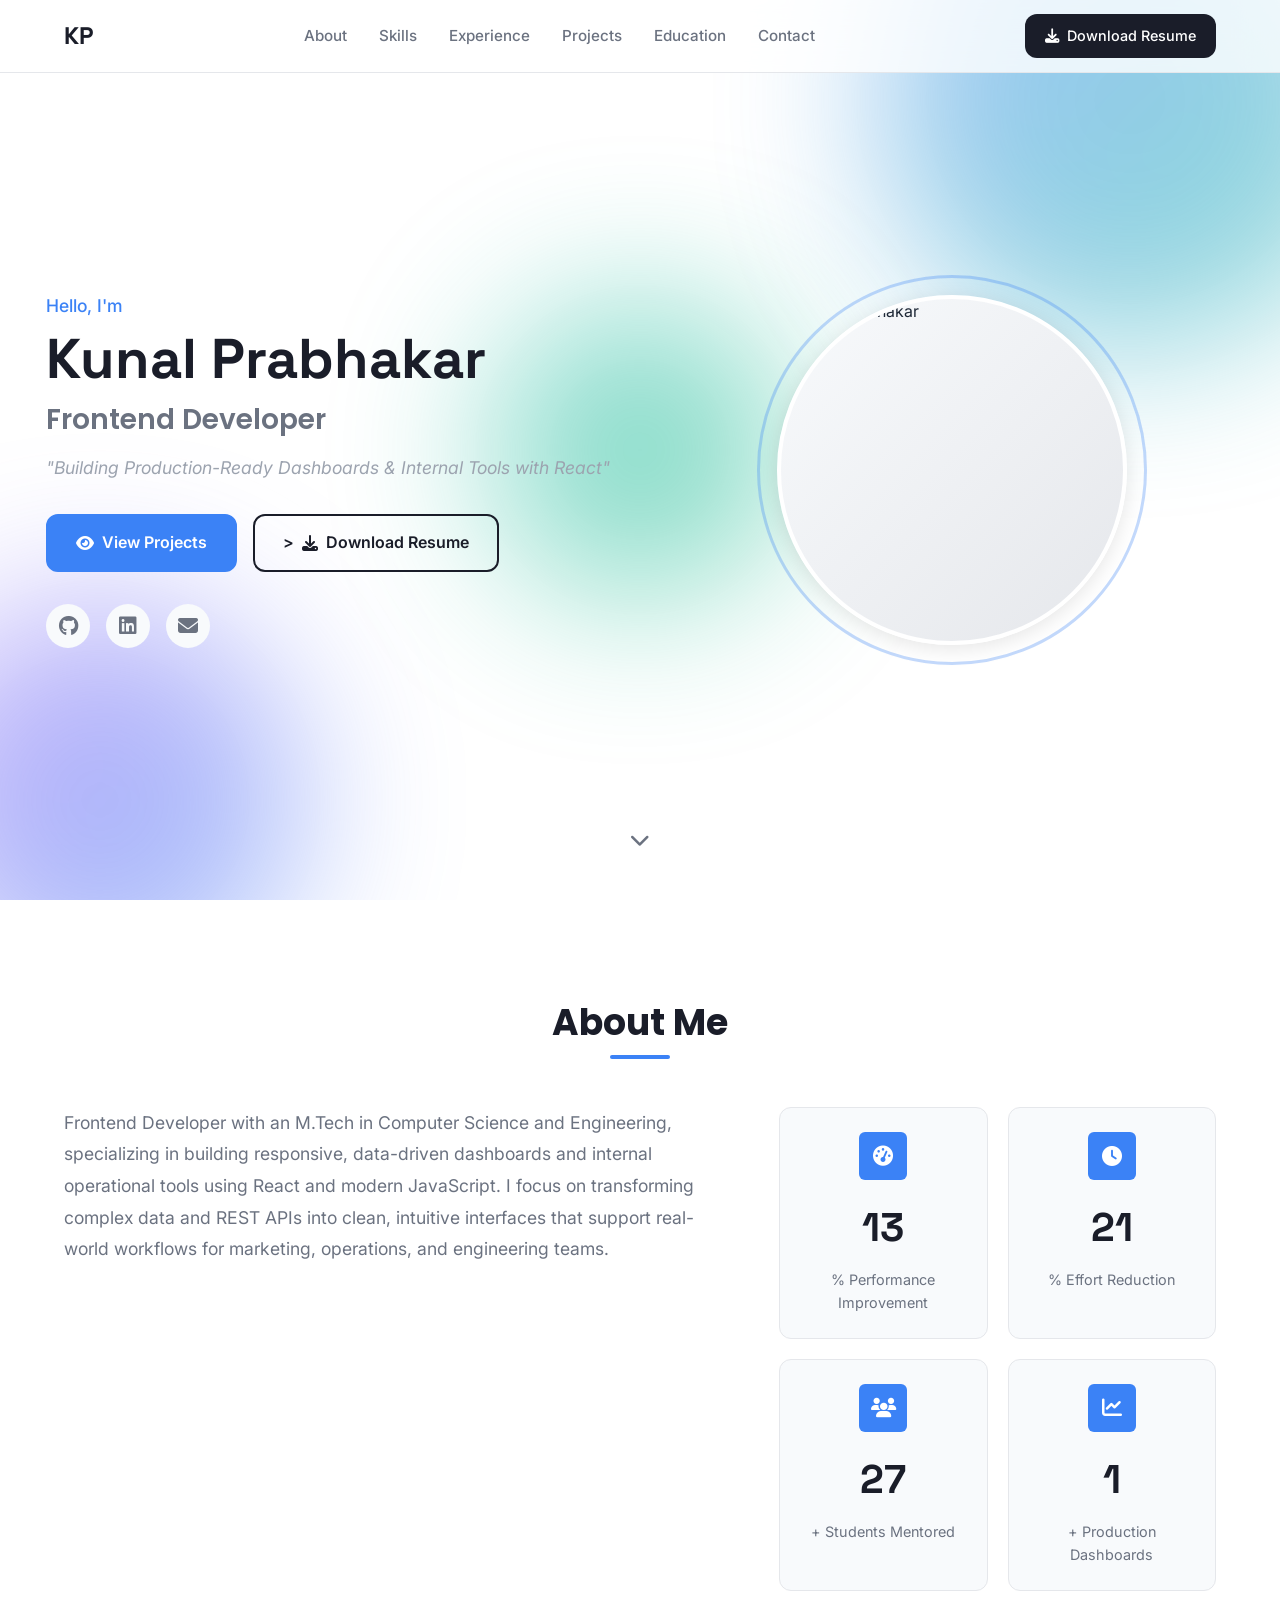
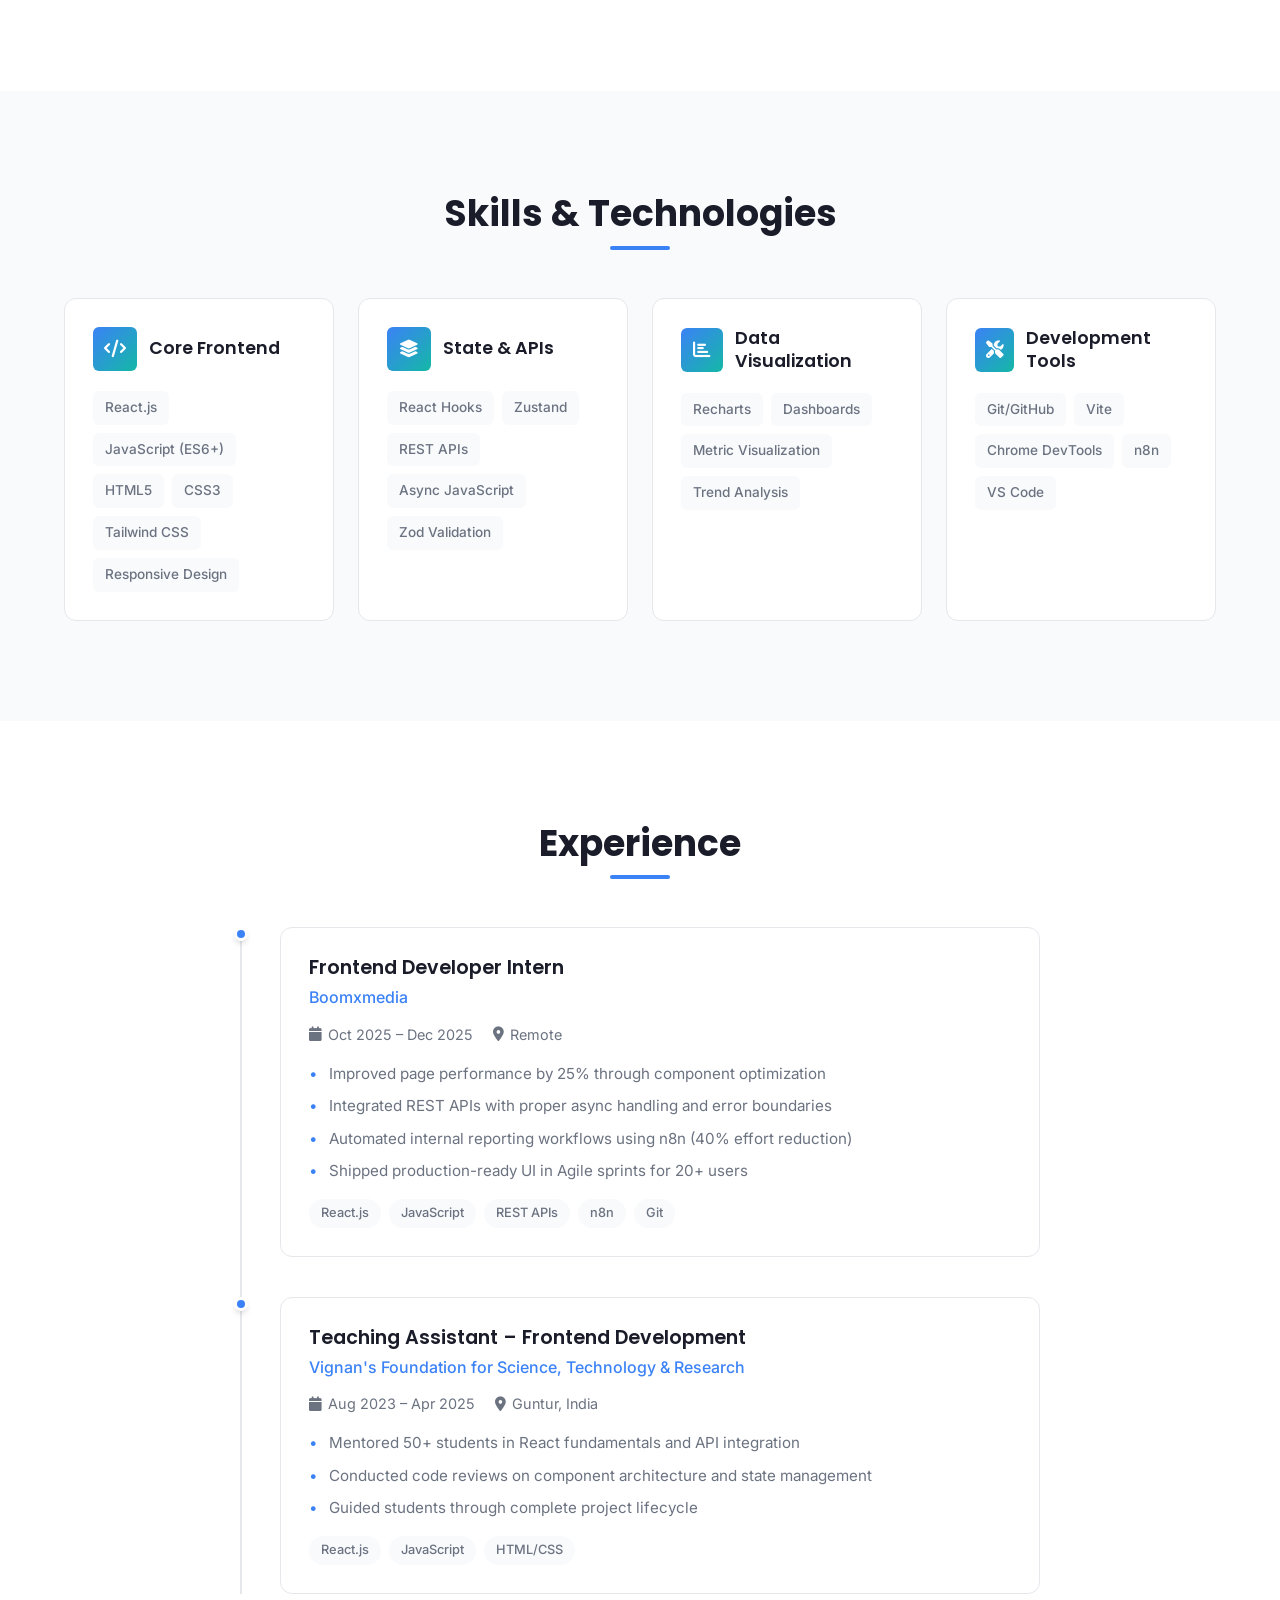
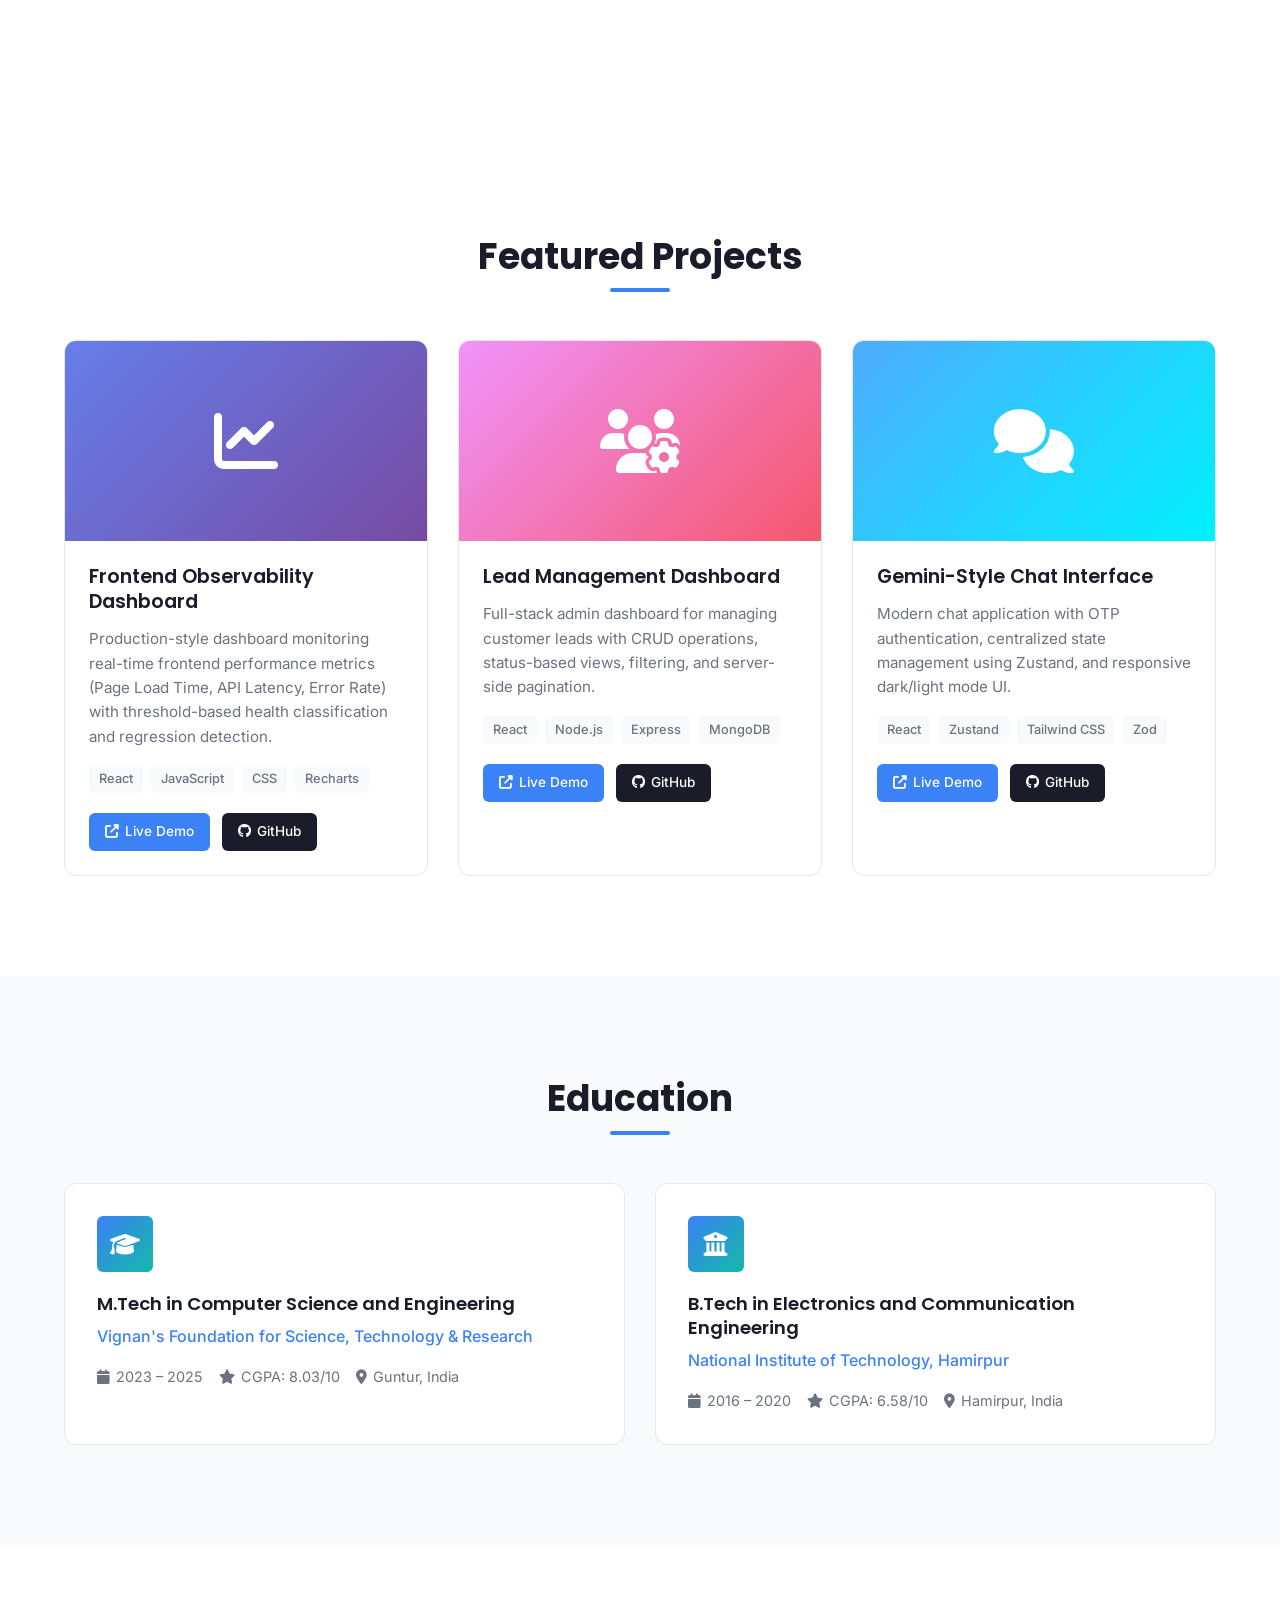
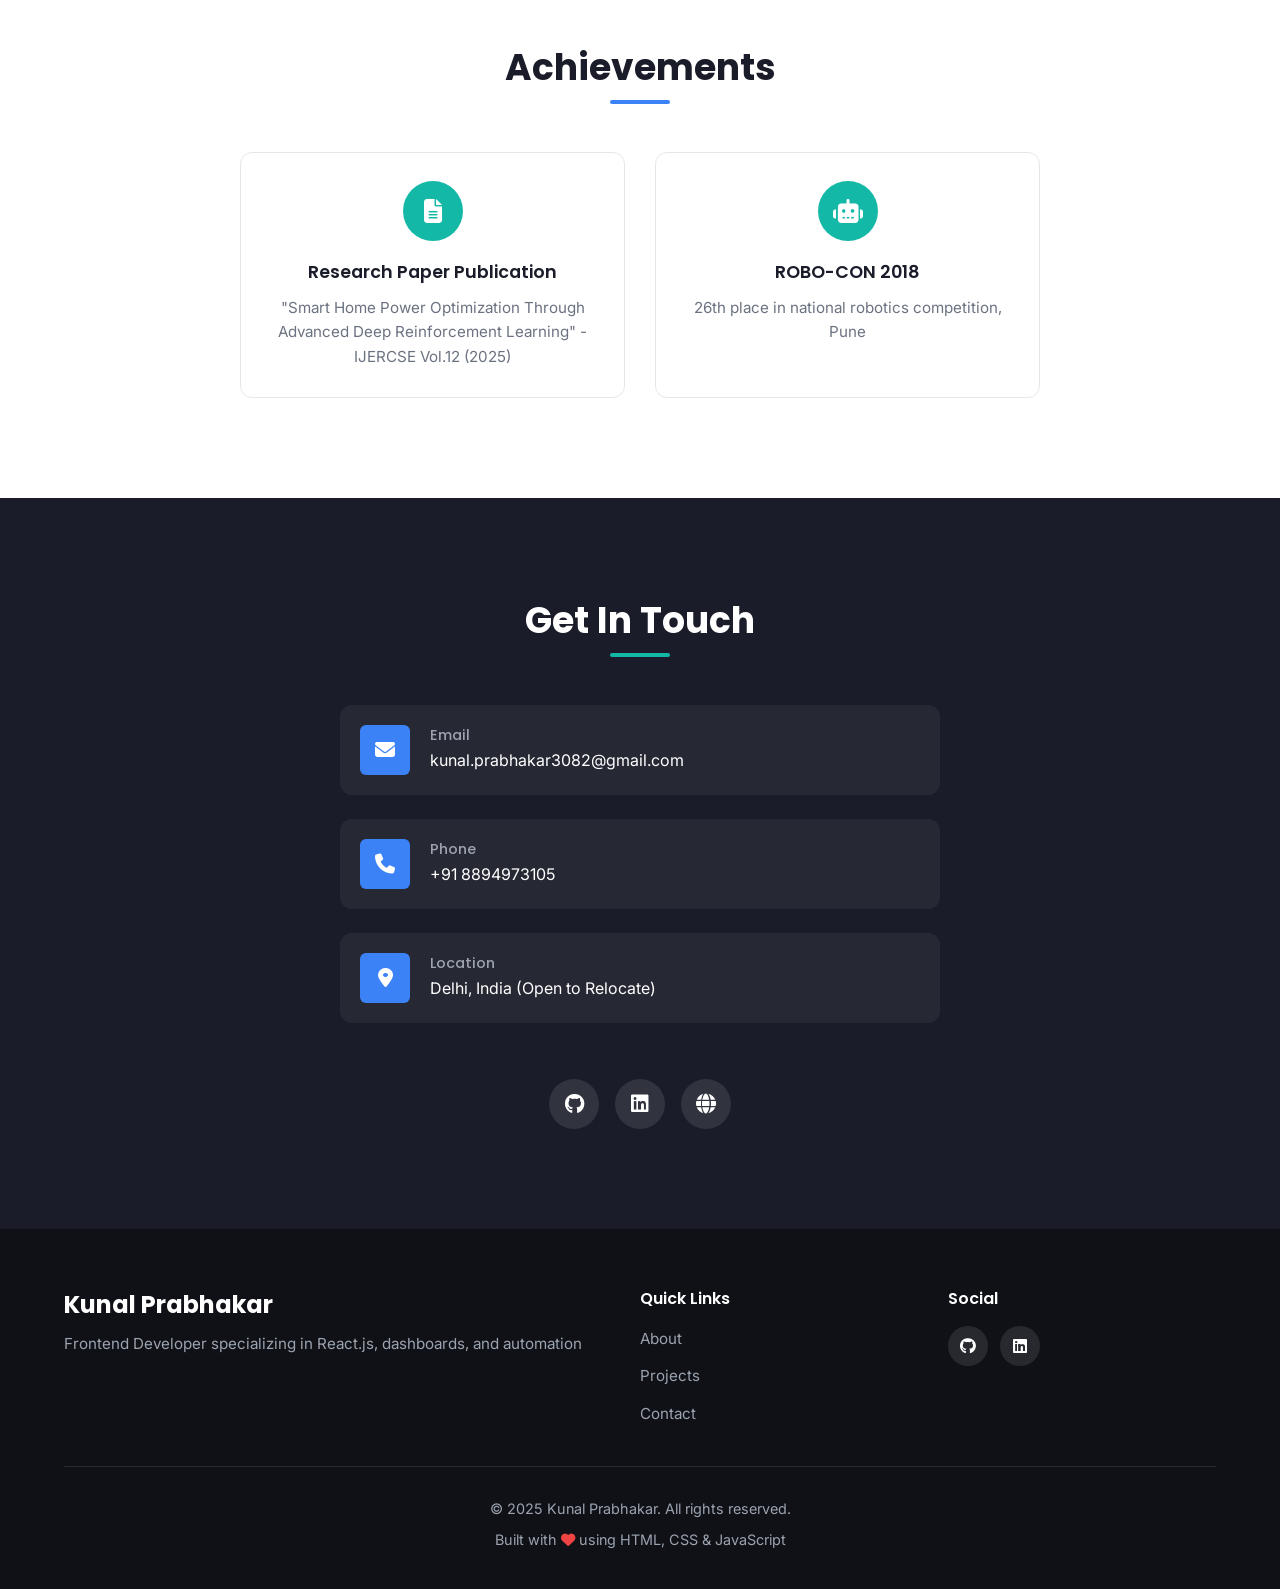
==== commit 0411f487: "Update links in index.html" ====
--- a/index.html
+++ b/index.html
@@ -271,7 +271,7 @@
                 <span class="company">Boomxmedia</span>
               </div>
               <div class="timeline-meta">
-                <span><i class="fas fa-calendar"></i> Oct 2024 – Dec 2024</span>
+                <span><i class="fas fa-calendar"></i> Oct 2025 – Dec 2025</span>
                 <span><i class="fas fa-map-marker-alt"></i> Remote</span>
               </div>
               <ul class="timeline-achievements">
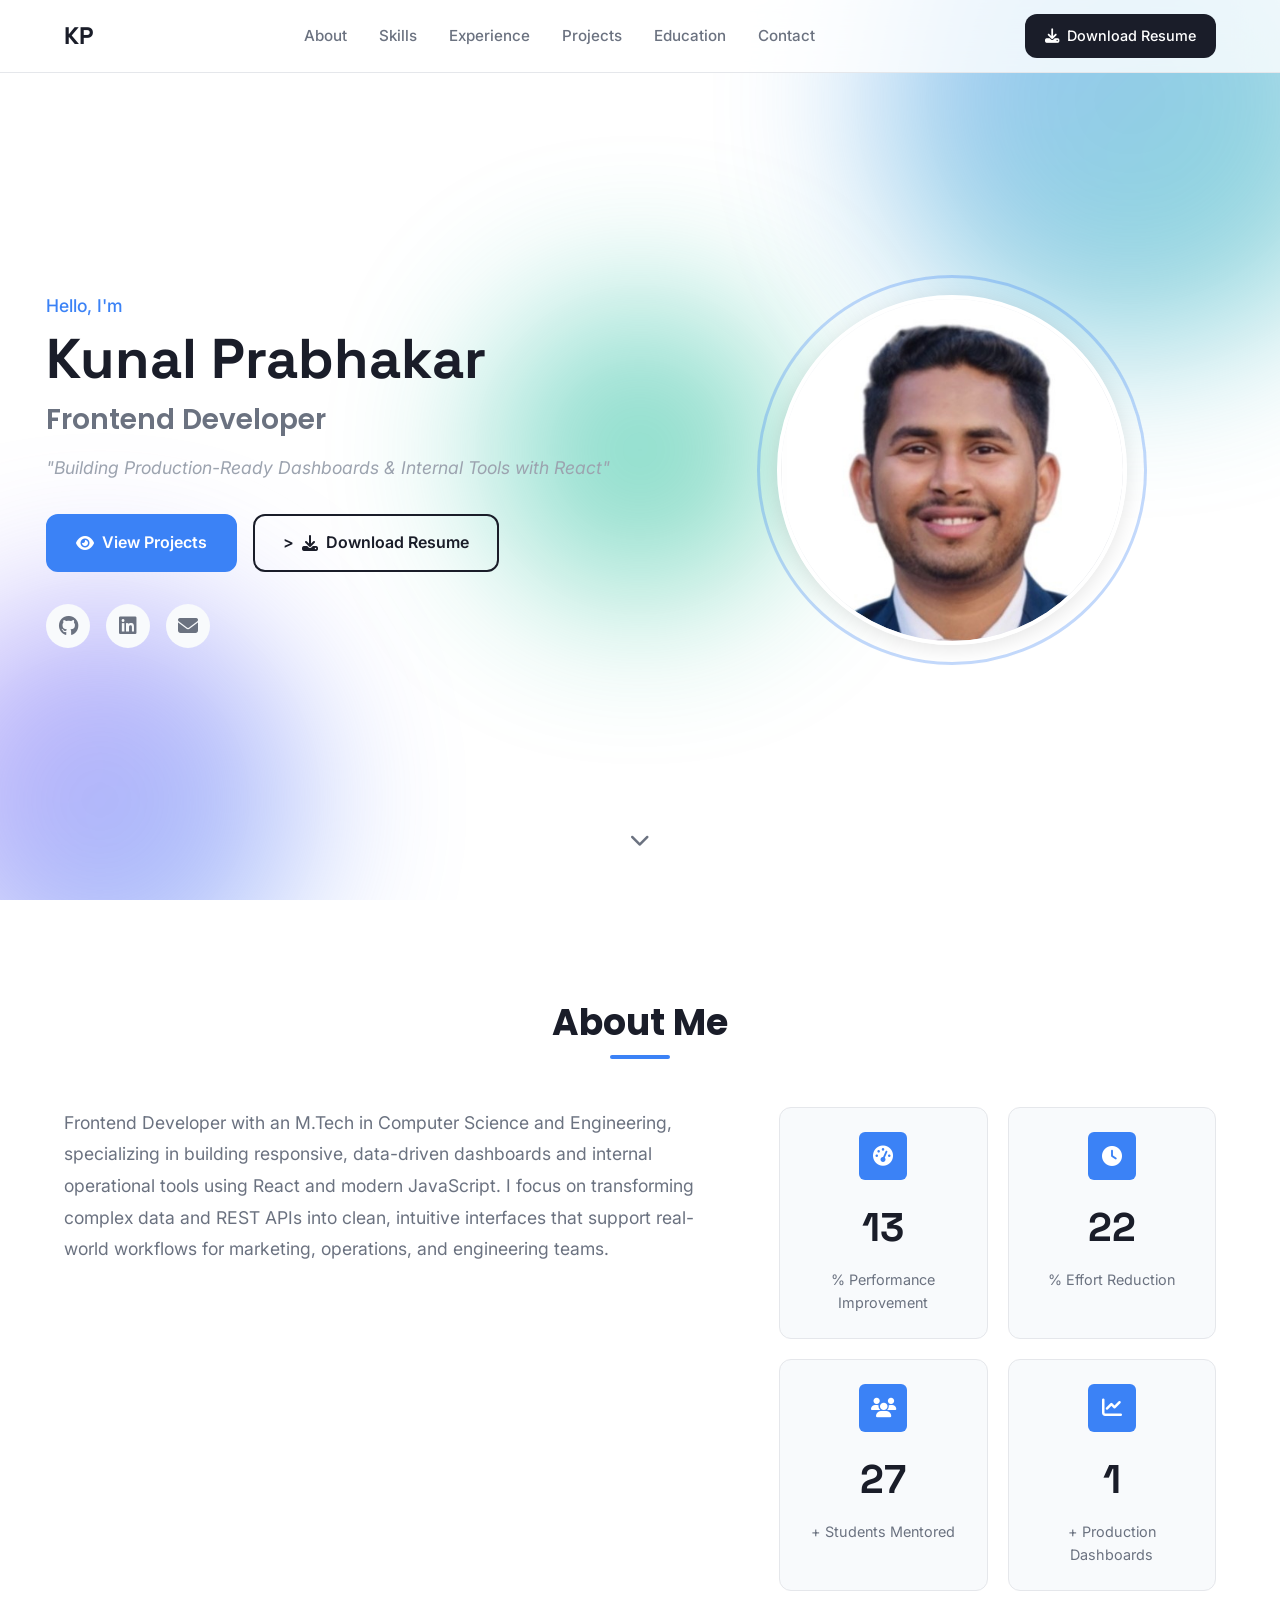
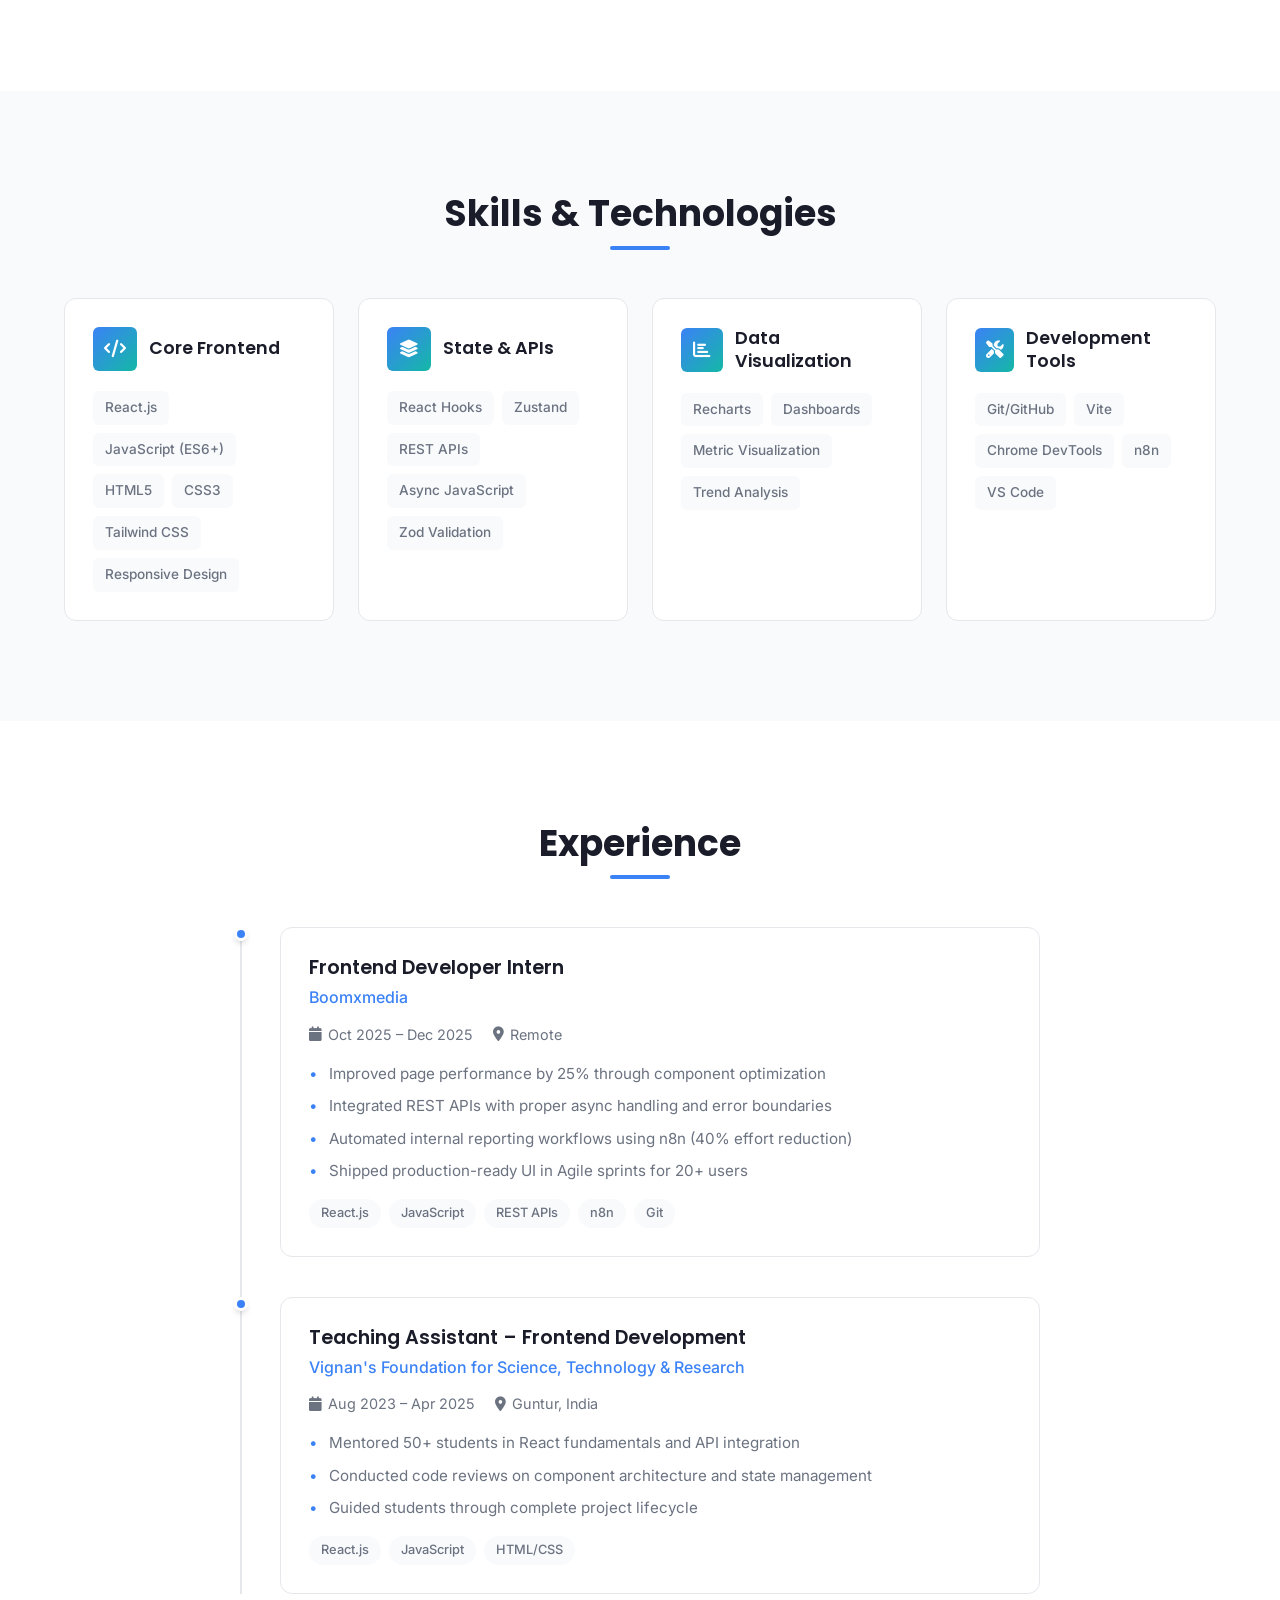
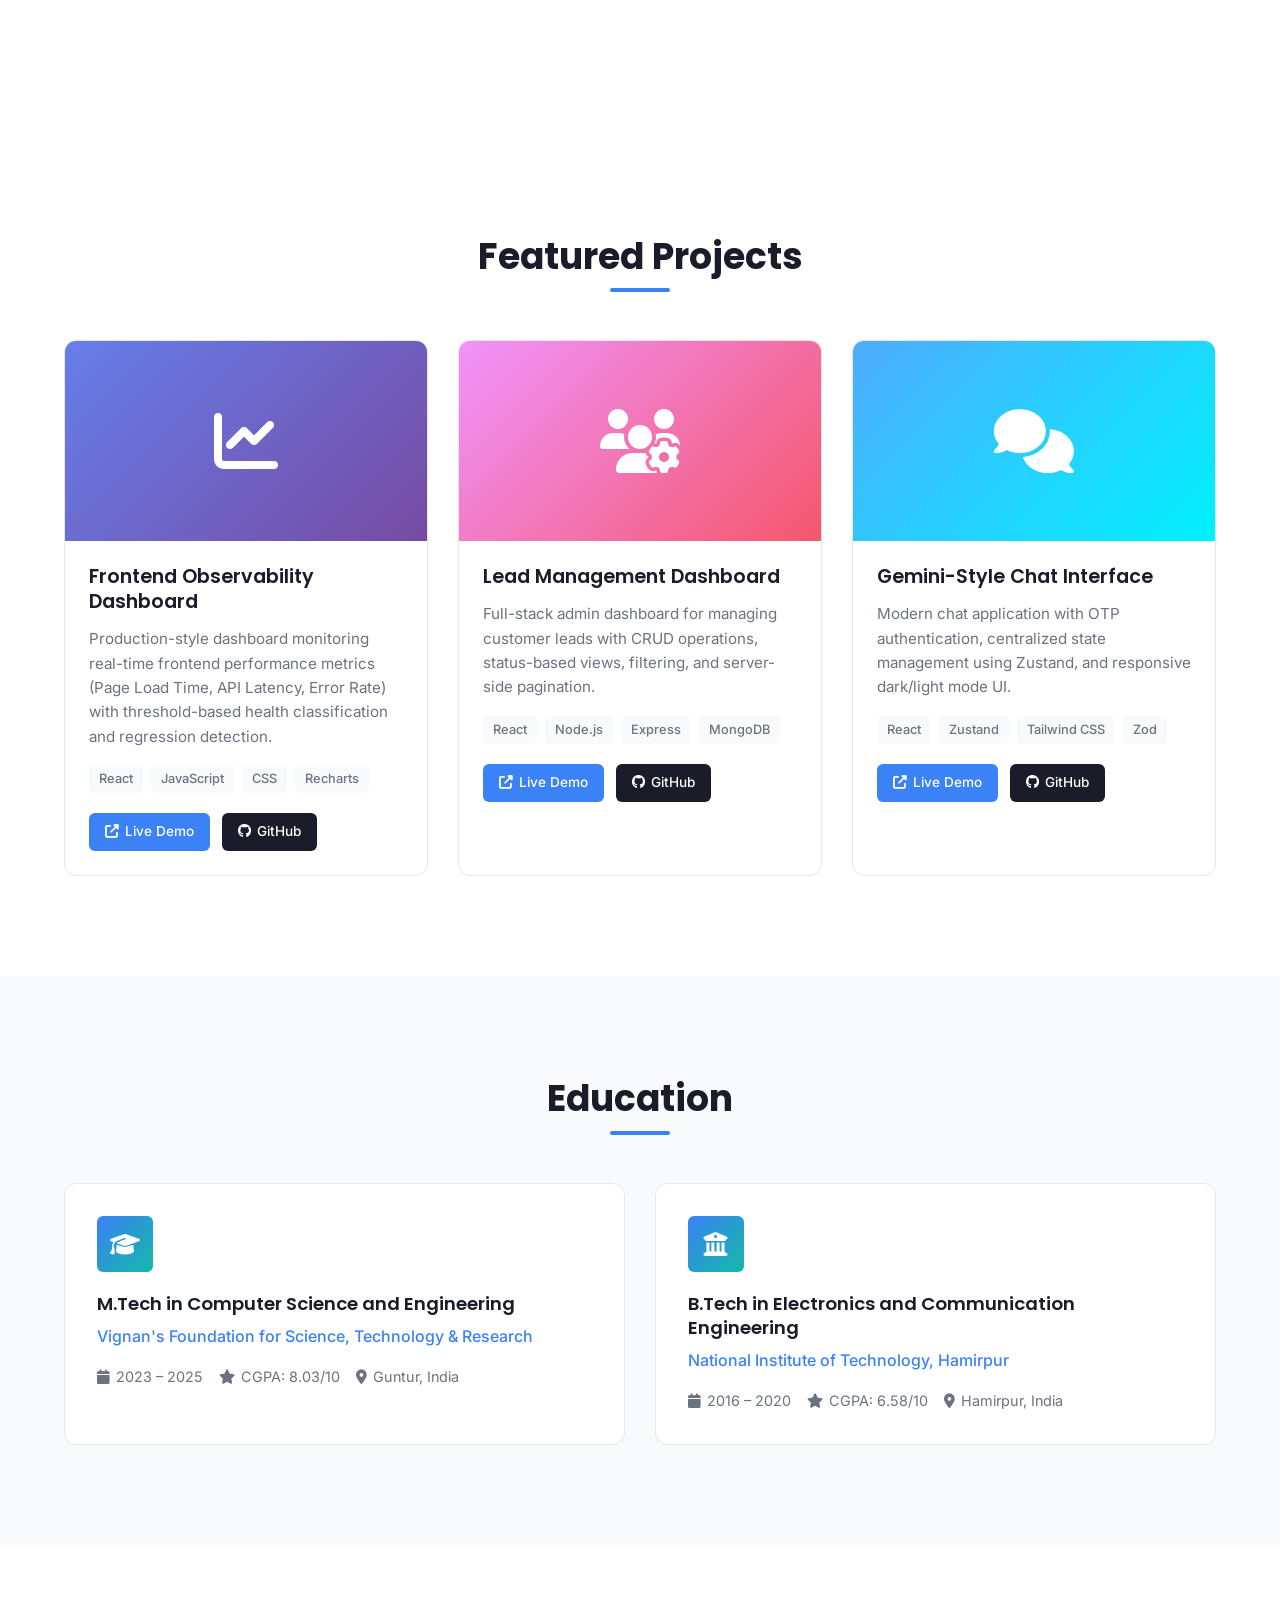
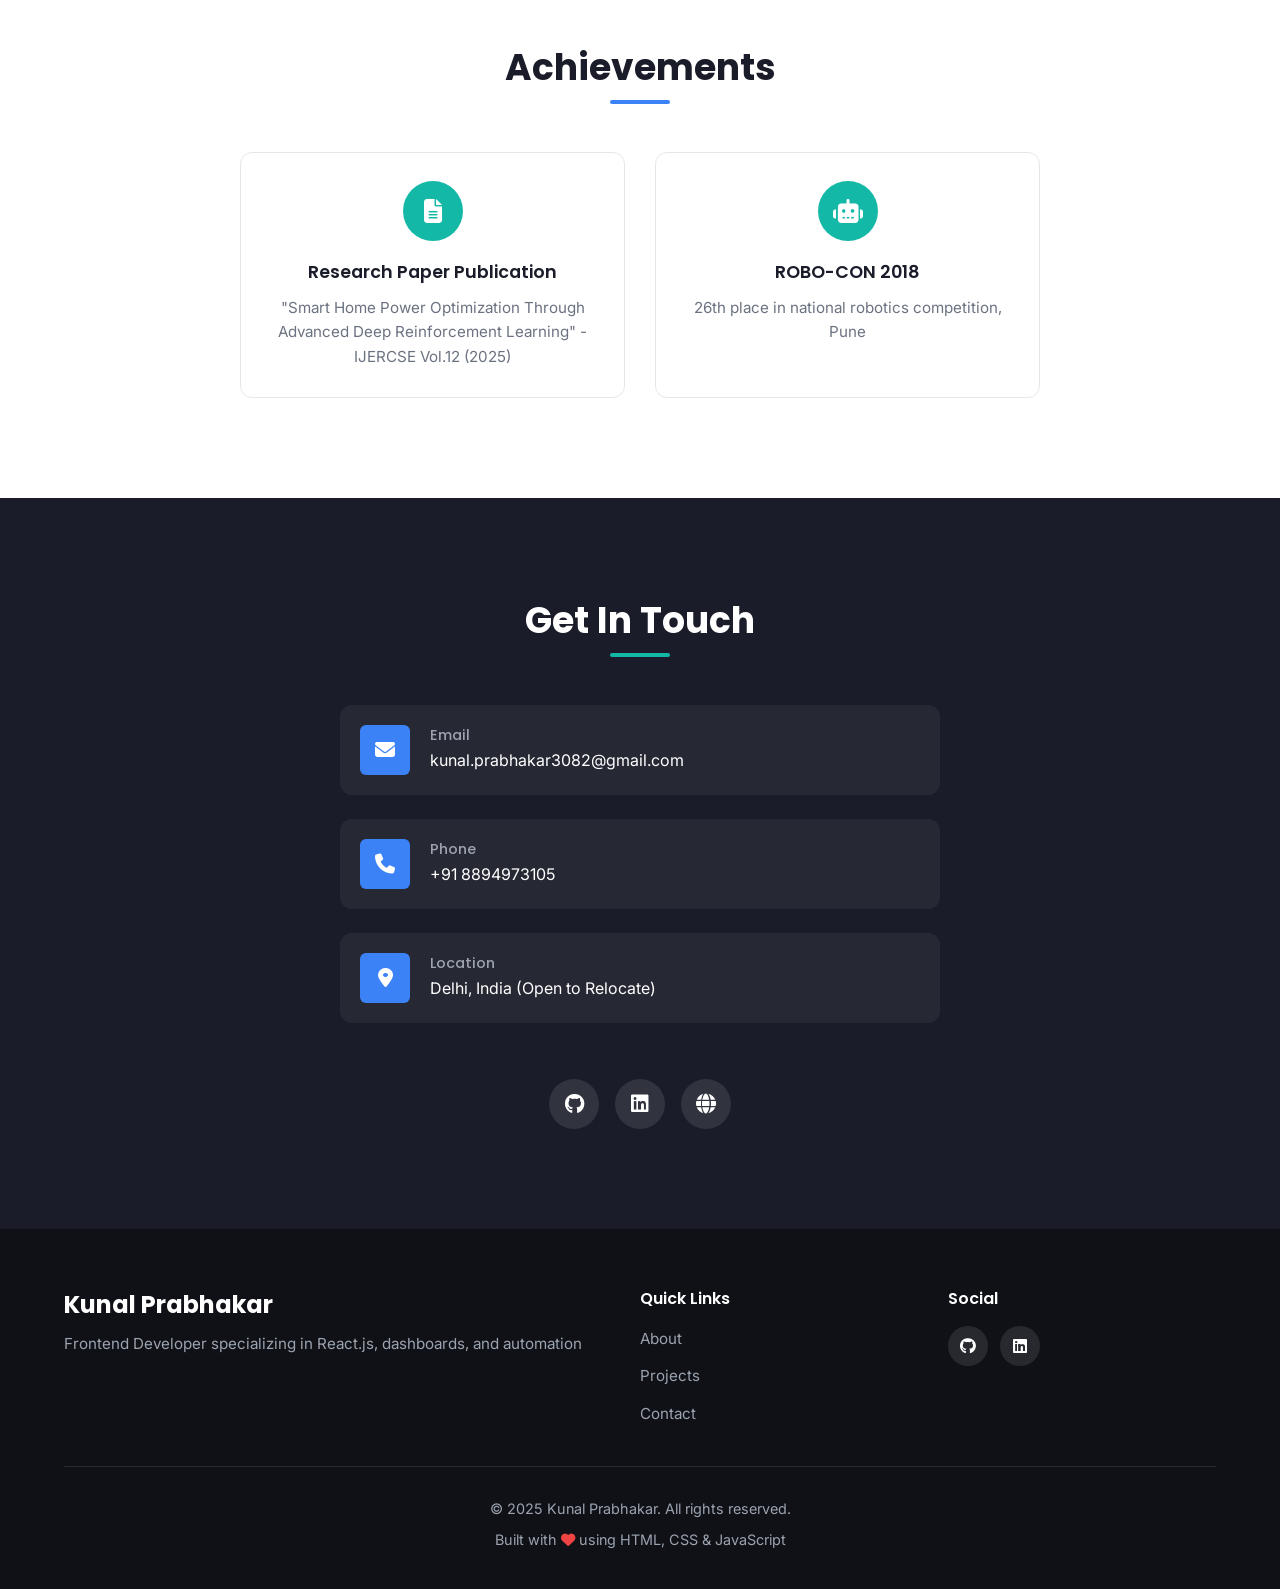
==== commit 4568fdc3: "Fix image source case sensitivity in index.html" ====
--- a/index.html
+++ b/index.html
@@ -122,7 +122,7 @@
           <div class="avatar-container">
             <div class="avatar">
               <img
-                src="photo/pp.jpg"
+                src="Photo/pp.JPG"
                 alt="Kunal Prabhakar"
                 class="profile-photo"
               />
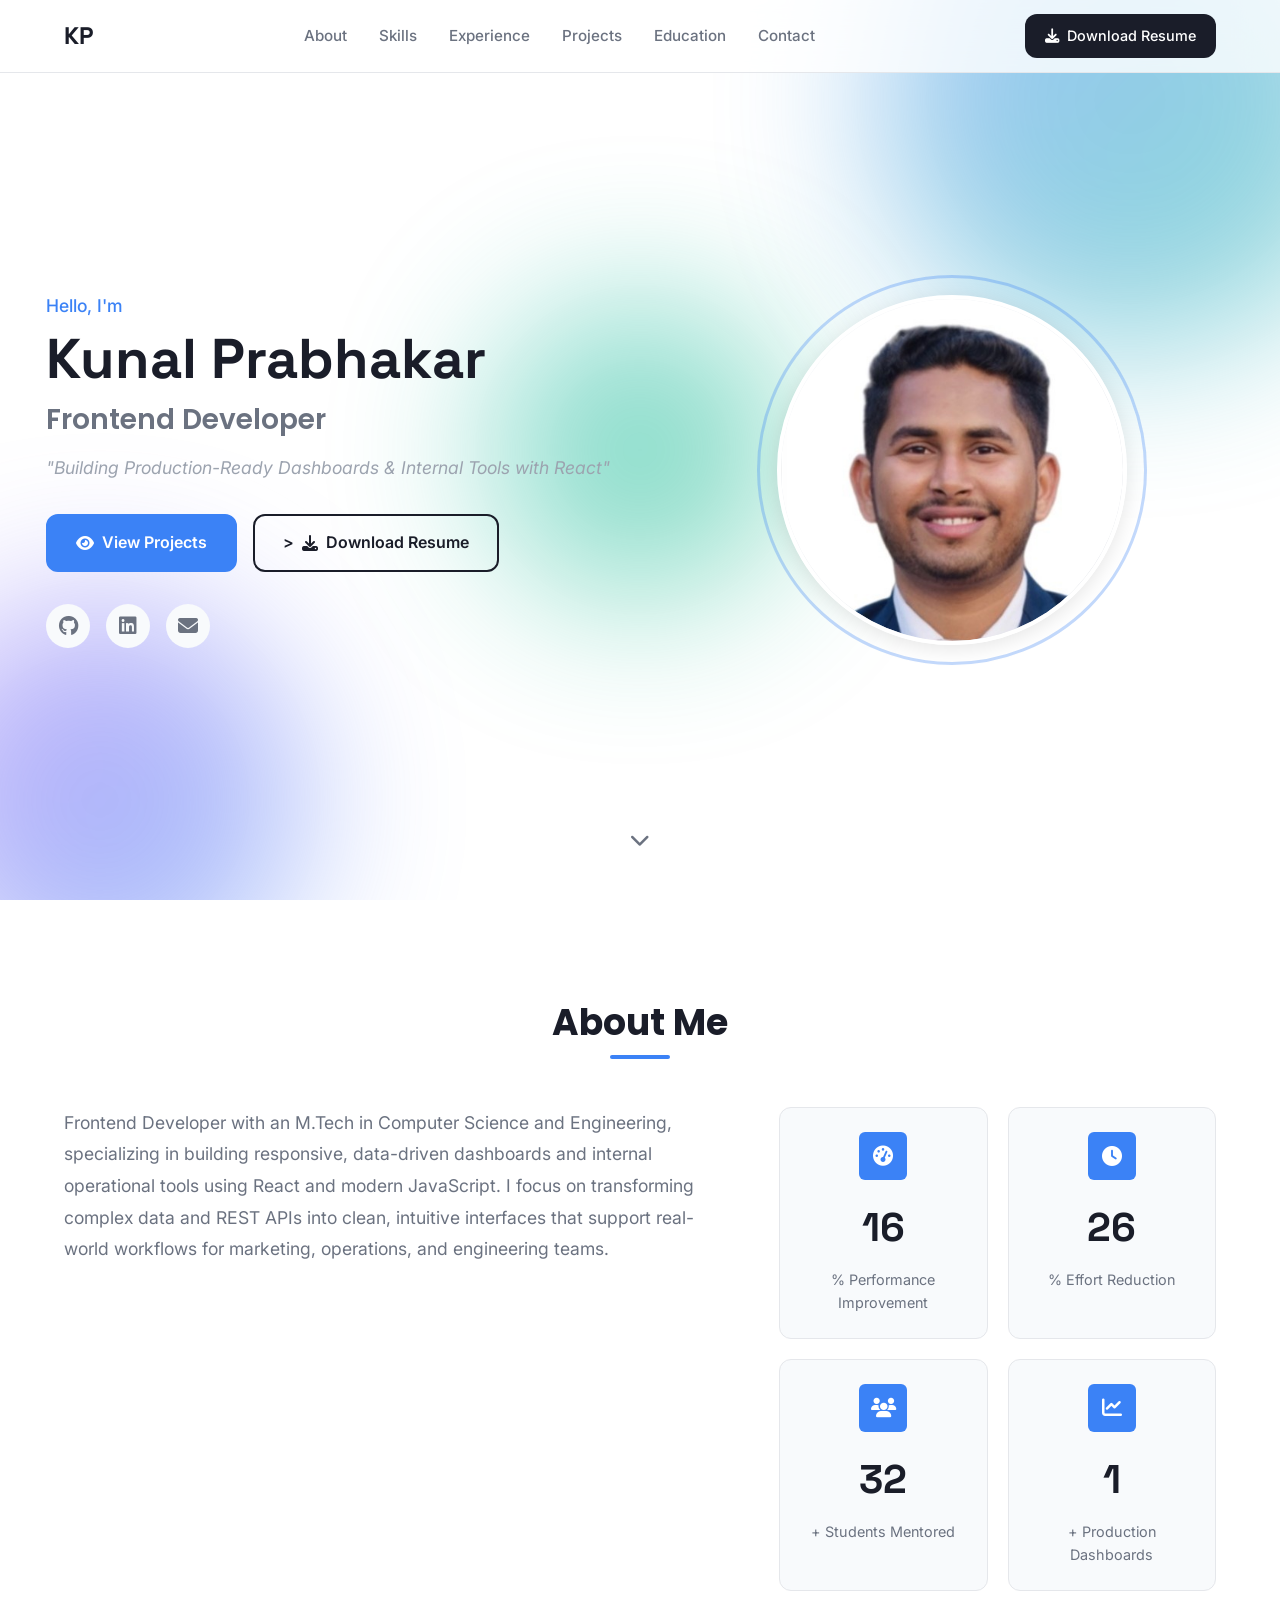
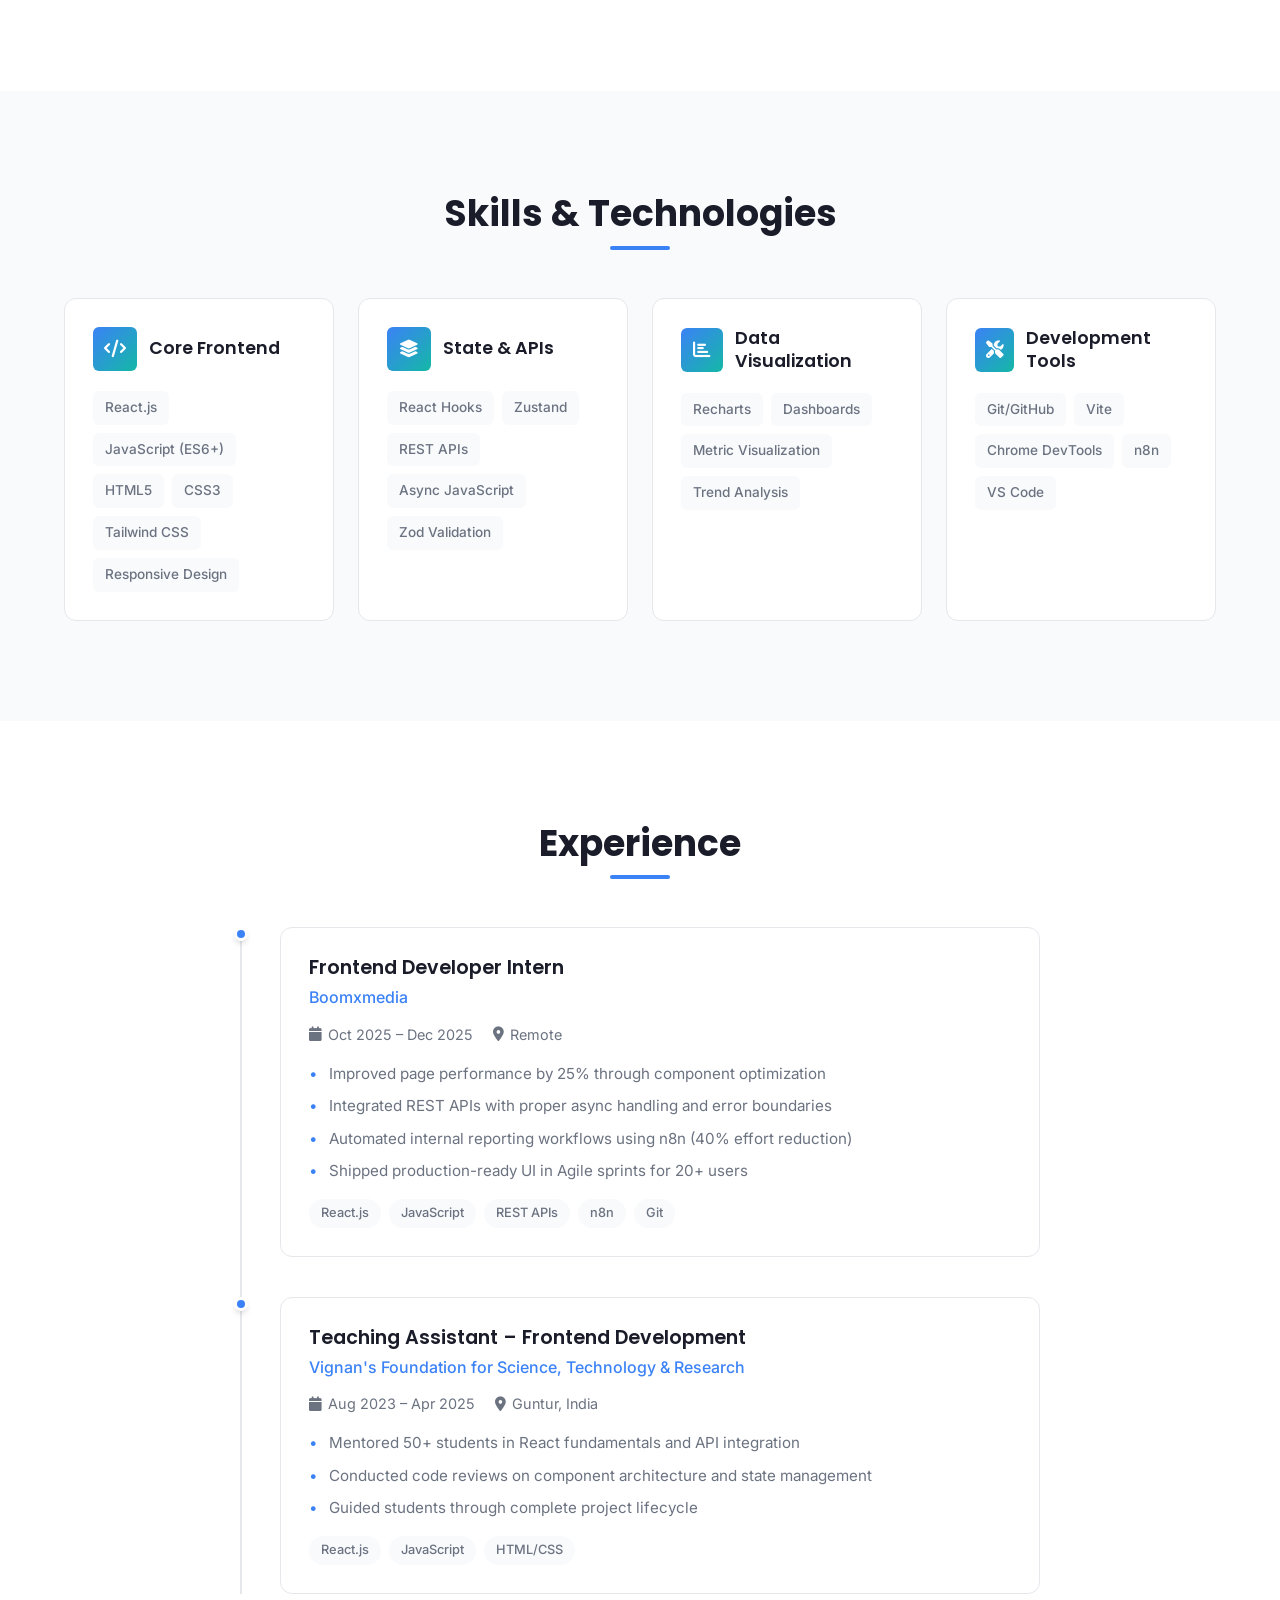
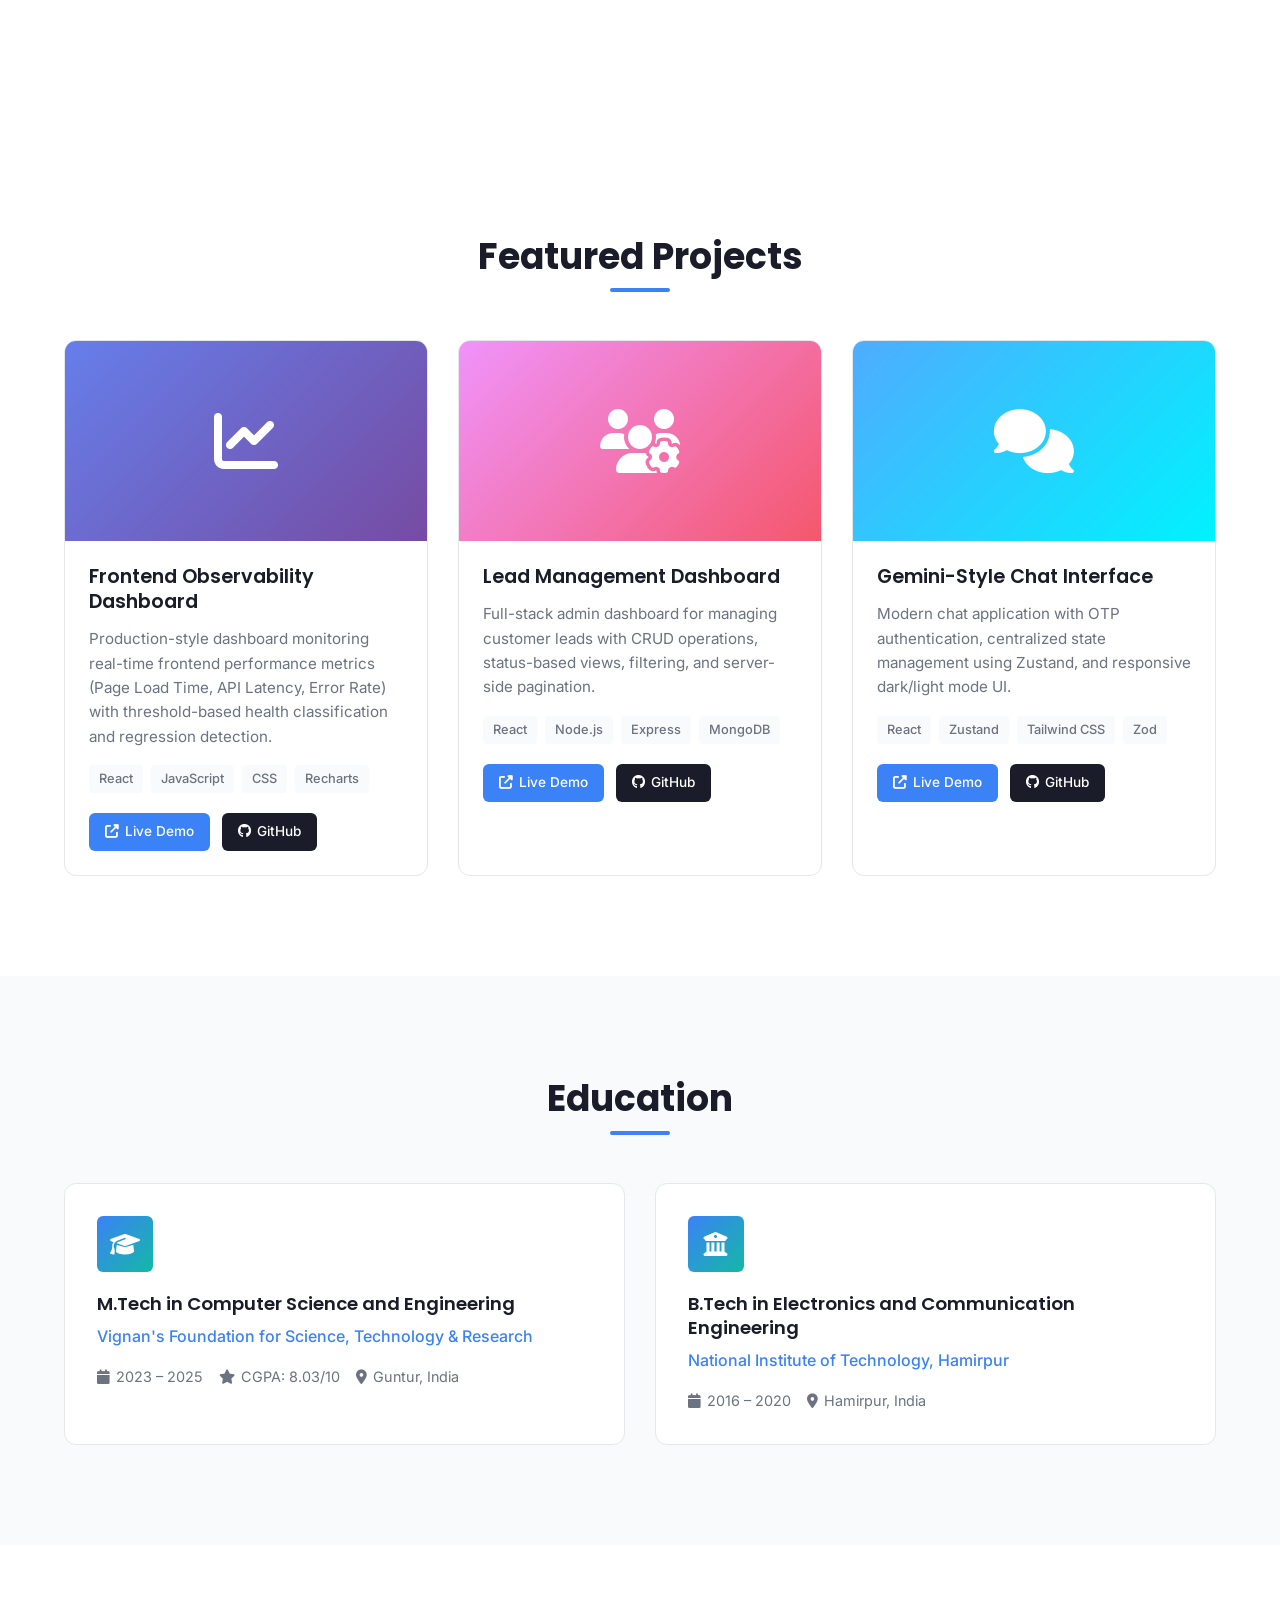
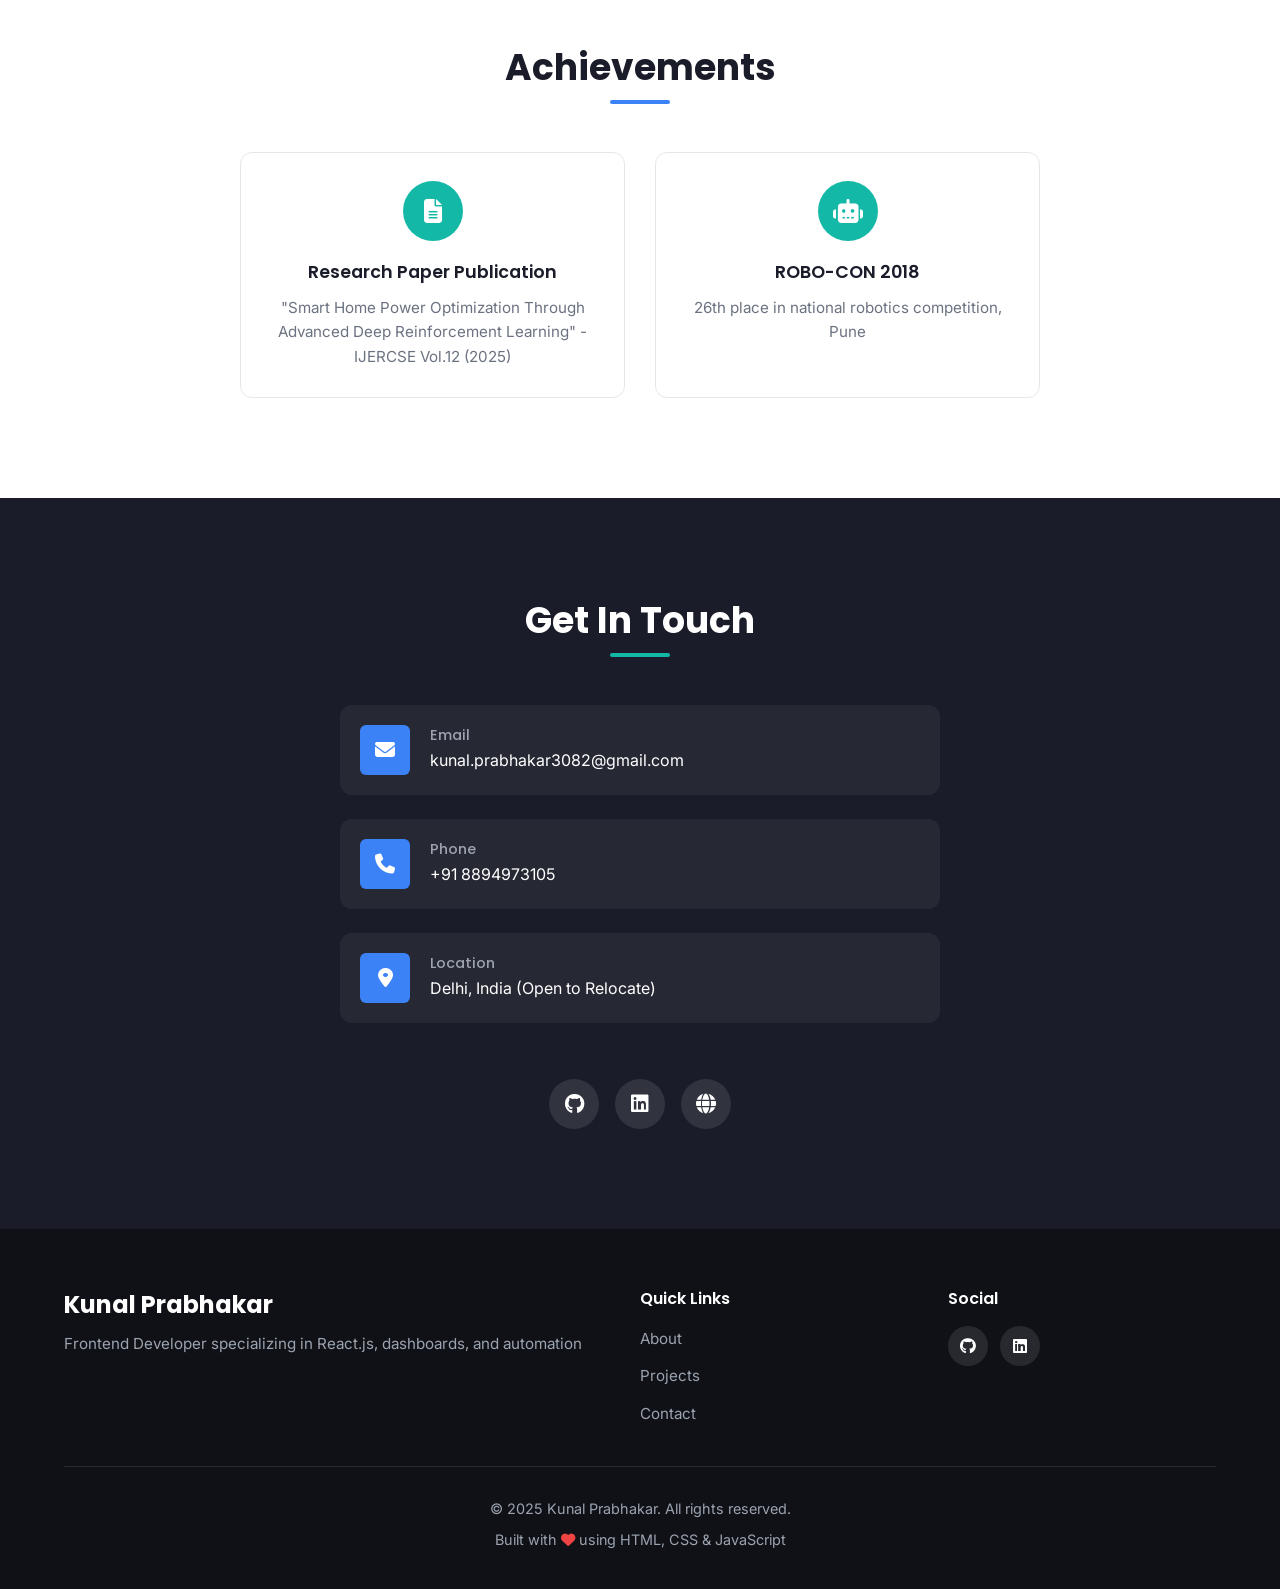
==== commit 8f05494c: "Update index.html Removed CGPA information from education details." ====
--- a/index.html
+++ b/index.html
@@ -500,7 +500,6 @@
             </p>
             <div class="education-details">
               <span><i class="fas fa-calendar"></i> 2016 – 2020</span>
-              <span><i class="fas fa-star"></i> CGPA: 6.58/10</span>
               <span><i class="fas fa-map-marker-alt"></i> Hamirpur, India</span>
             </div>
           </div>
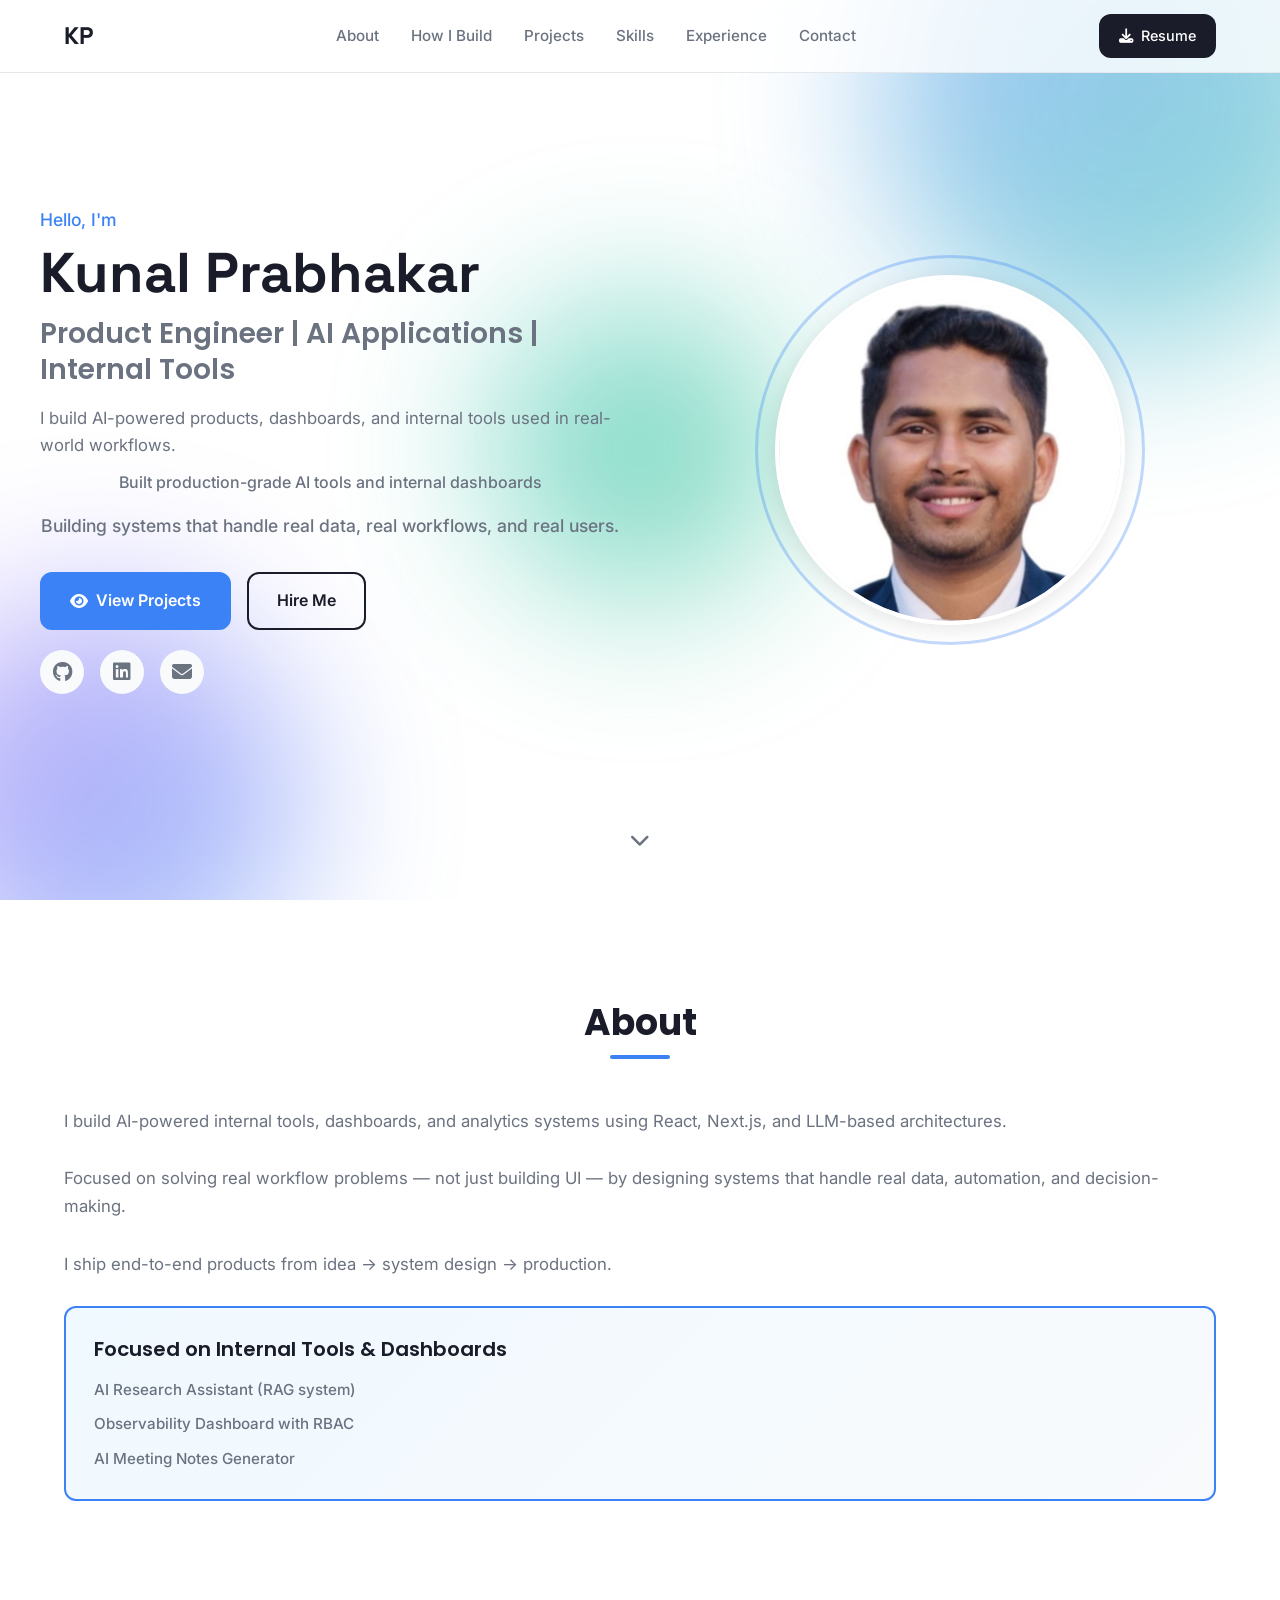
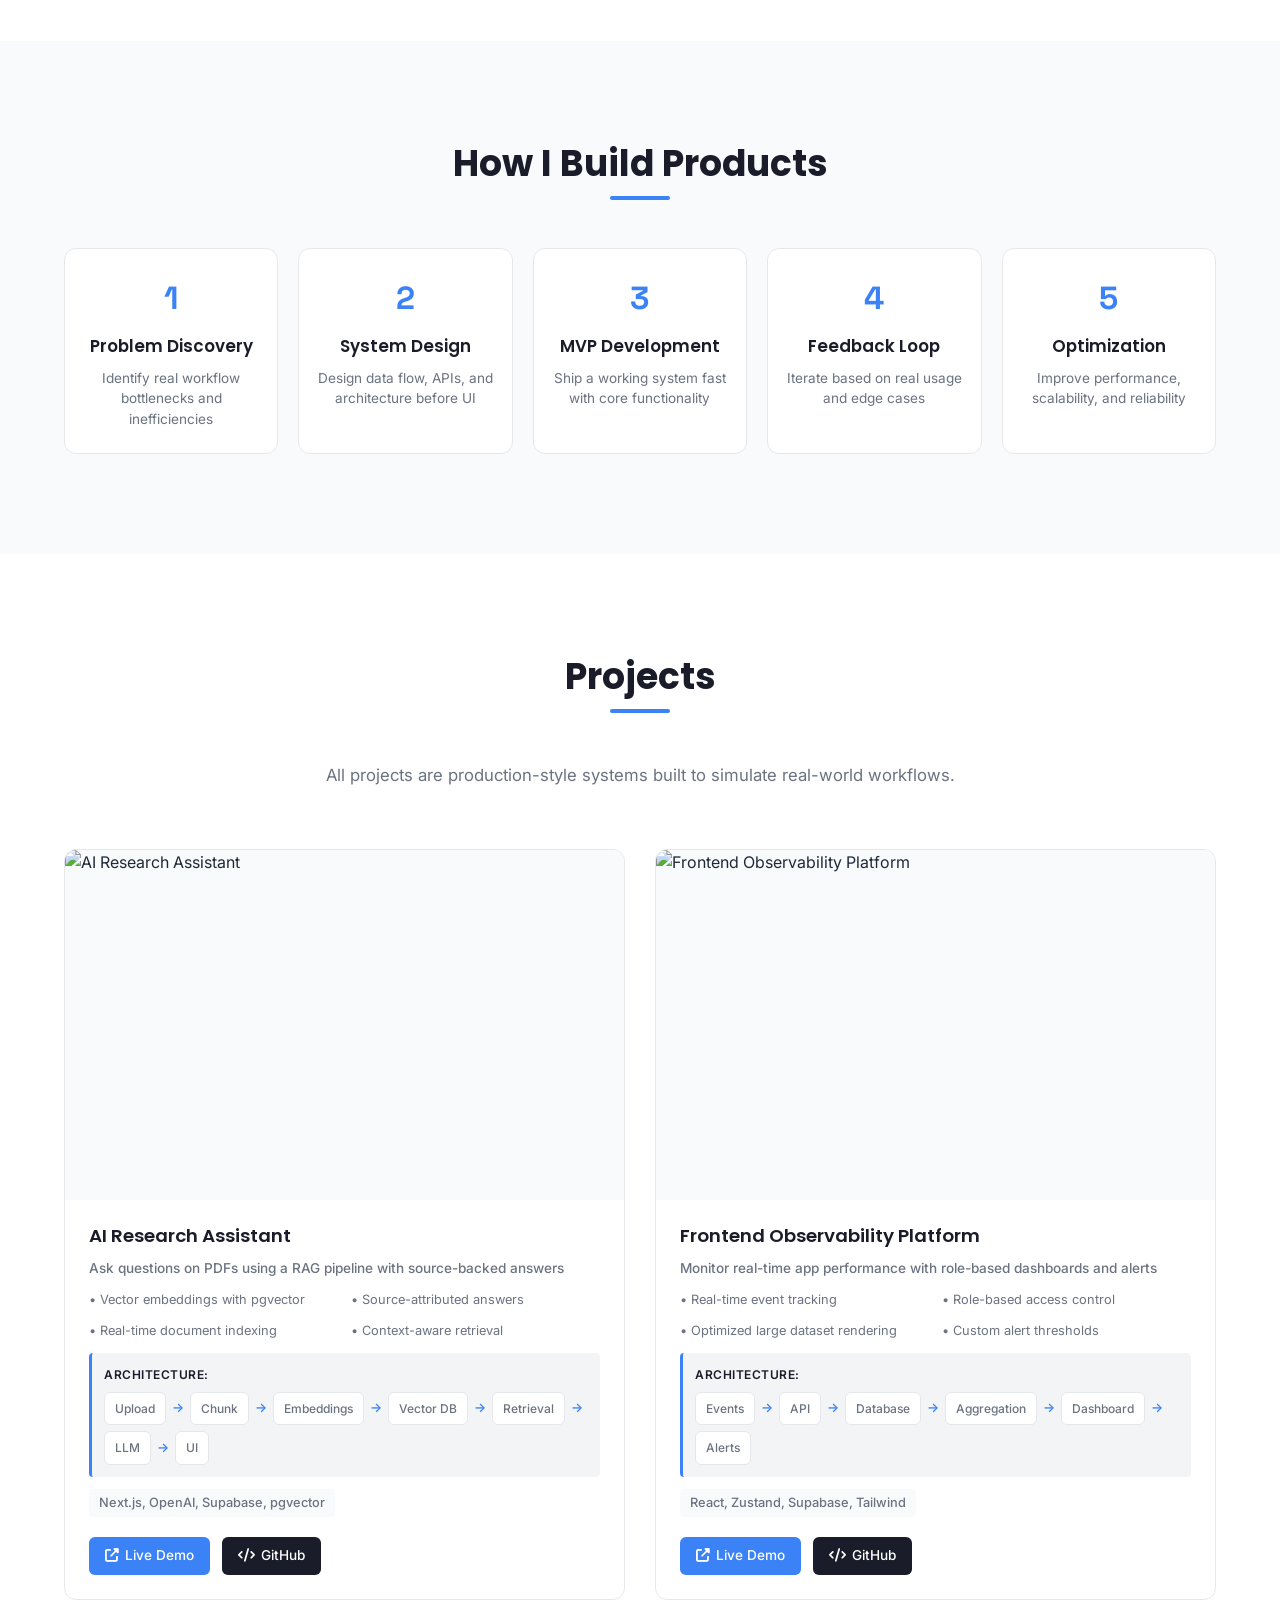
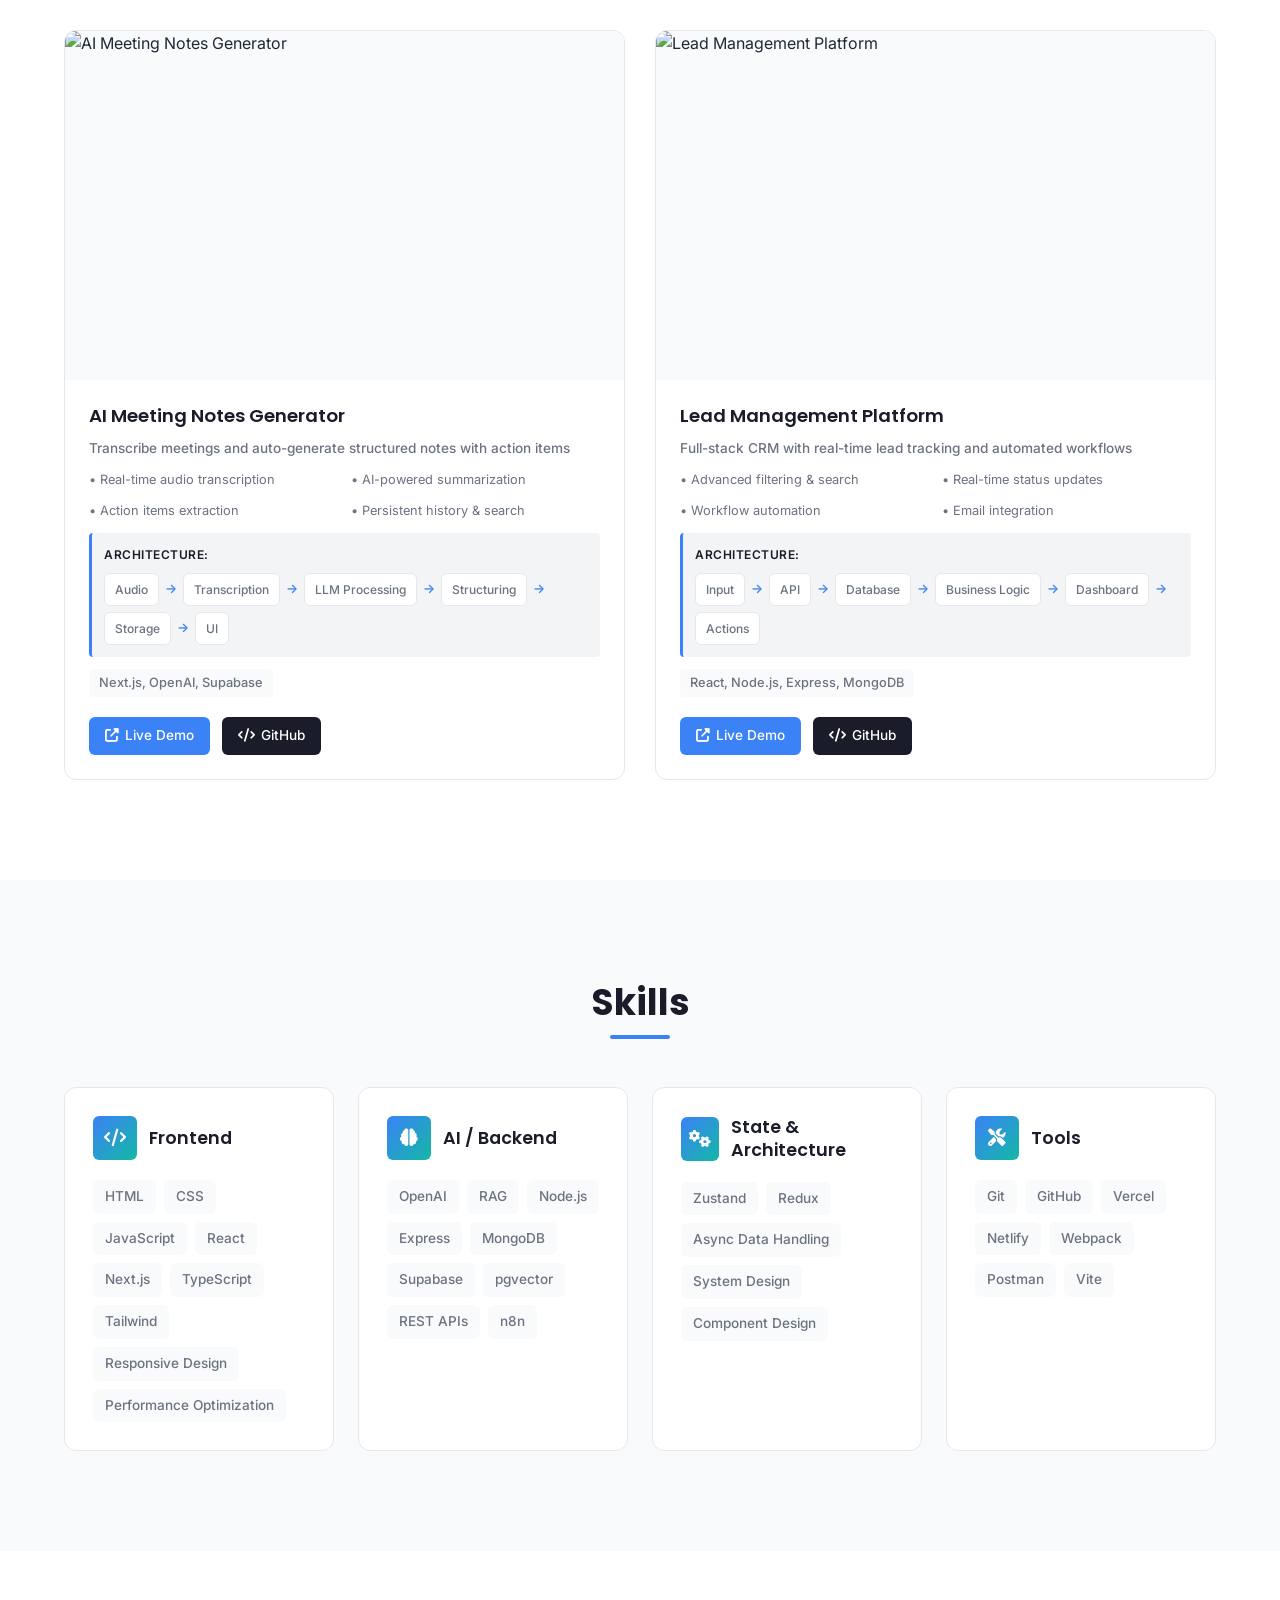
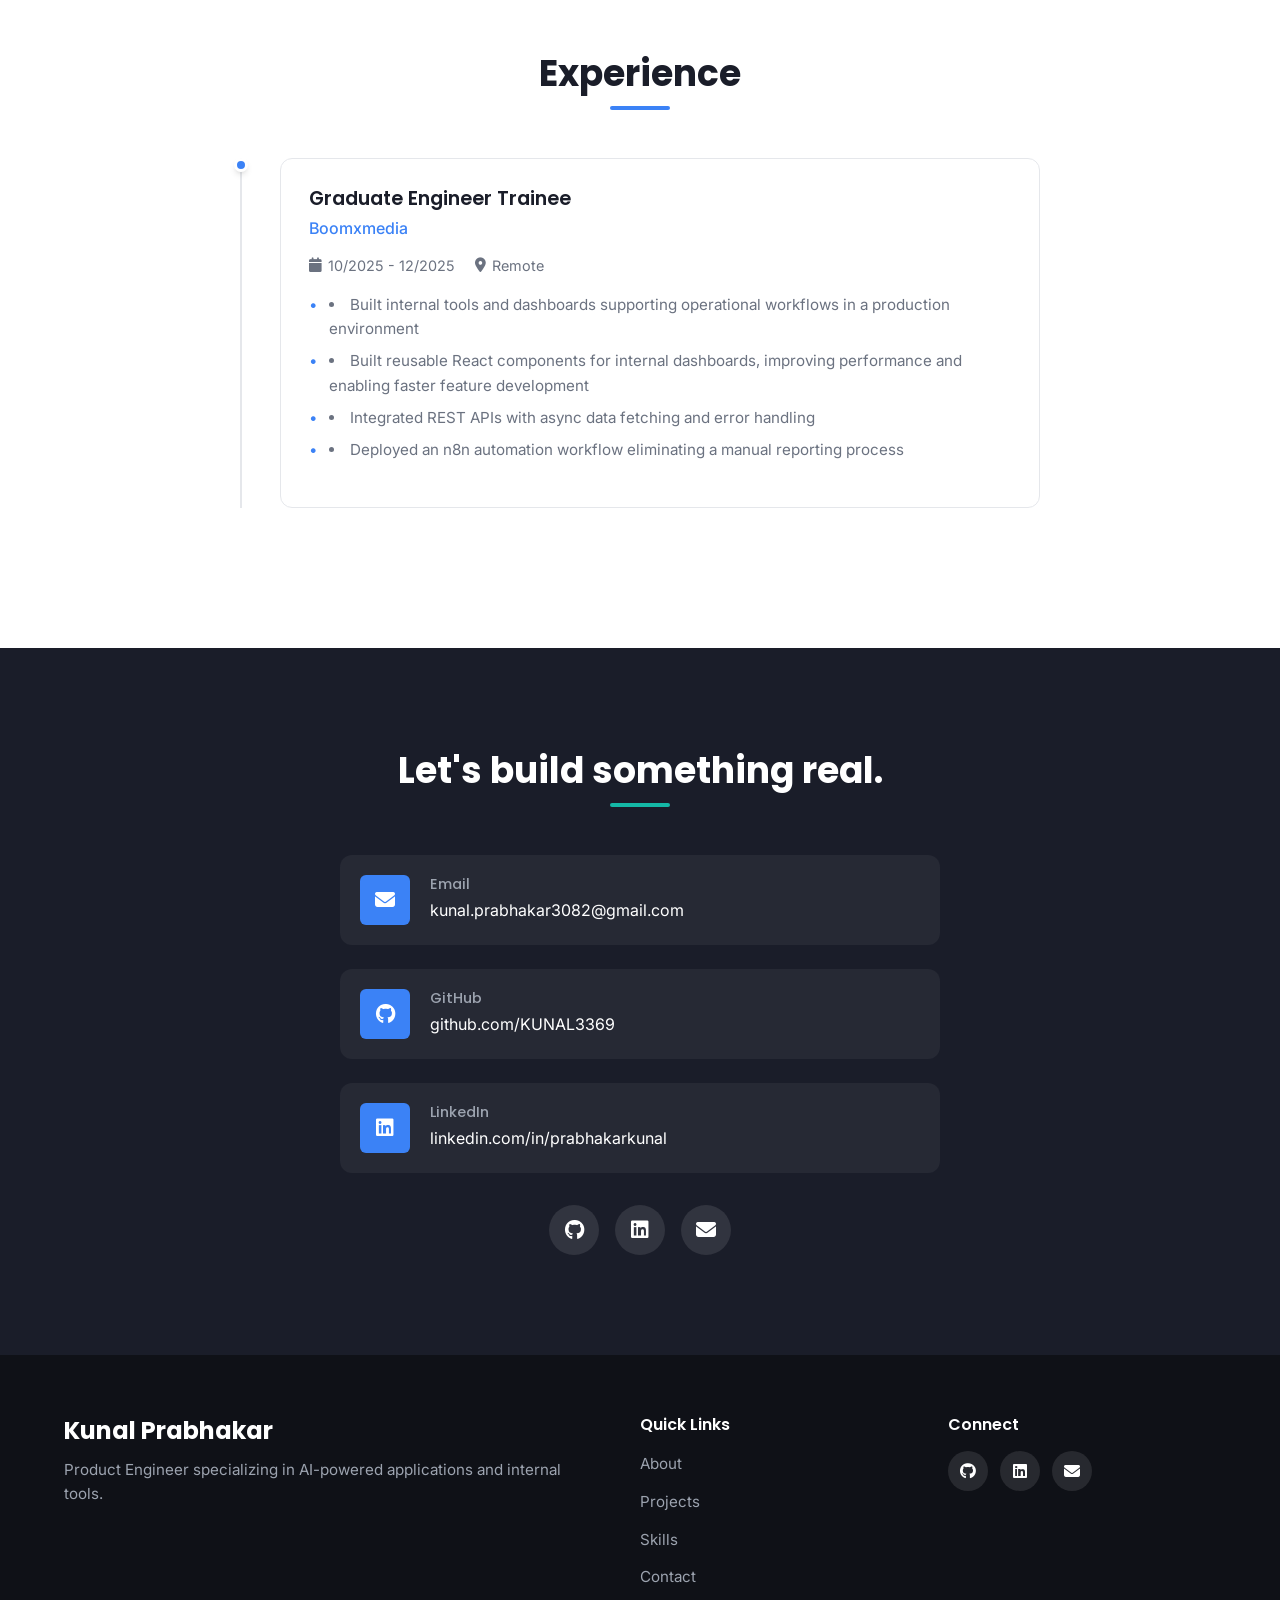
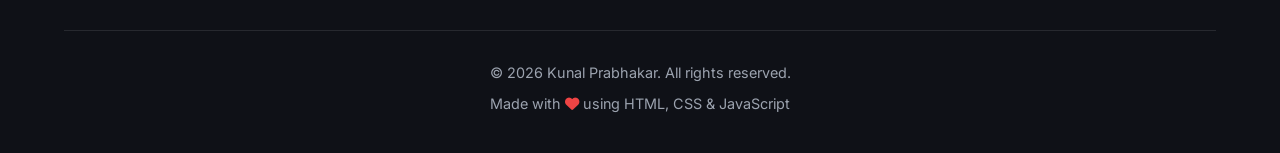
==== commit a115ae77: "Add files via upload" ====
--- a/index.html
+++ b/index.html
@@ -1,646 +1,699 @@
-<!doctype html>
-<html lang="en">
-  <head>
-    <meta charset="UTF-8" />
-    <meta name="viewport" content="width=device-width, initial-scale=1.0" />
-    <title>Kunal Prabhakar - Frontend Developer Portfolio</title>
-    <meta
-      name="description"
-      content="Portfolio of Kunal Prabhakar, a Frontend Developer specializing in React.js, JavaScript, API Integration, and n8n Automation."
-    />
-    <meta
-      name="keywords"
-      content="Frontend Developer, React.js, JavaScript, API Integration, n8n, Portfolio"
-    />
-    <link rel="preconnect" href="https://fonts.googleapis.com" />
-    <link rel="preconnect" href="https://fonts.gstatic.com" crossorigin />
-    <link
-      href="https://fonts.googleapis.com/css2?family=Inter:wght@300;400;500;600;700&family=Poppins:wght@400;500;600;700&family=Space+Grotesk:wght@500;600;700&display=swap"
-      rel="stylesheet"
-    />
-    <link
-      rel="stylesheet"
-      href="https://cdnjs.cloudflare.com/ajax/libs/font-awesome/6.4.0/css/all.min.css"
-    />
-    <link rel="stylesheet" href="style.css" />
-  </head>
-  <body>
-    <!-- Navigation -->
-    <nav id="navbar">
-      <div class="nav-container">
-        <a href="#hero" class="logo">KP</a>
-        <ul class="nav-links">
-          <li><a href="#about">About</a></li>
-          <li><a href="#skills">Skills</a></li>
-          <li><a href="#experience">Experience</a></li>
-          <li><a href="#projects">Projects</a></li>
-          <li><a href="#education">Education</a></li>
-          <li><a href="#contact">Contact</a></li>
-        </ul>
-        <a
-          href="https://drive.google.com/uc?export=download&id=17BnnWtVZ1NLR0E7lr4sQgAv4I186Q42f"
-          class="resume-btn"
-          download="Kunal_Prabhakar_Resume.pdf"
-        >
-          <i class="fas fa-download"></i> Download Resume
-        </a>
-        <button class="mobile-menu-btn" aria-label="Toggle menu">
-          <i class="fas fa-bars"></i>
-        </button>
-      </div>
-    </nav>
-
-    <!-- Mobile Menu -->
-    <div class="mobile-menu">
-      <ul>
-        <li><a href="#about">About</a></li>
-        <li><a href="#skills">Skills</a></li>
-        <li><a href="#experience">Experience</a></li>
-        <li><a href="#projects">Projects</a></li>
-        <li><a href="#education">Education</a></li>
-        <li><a href="#contact">Contact</a></li>
-        <li>
-          <a
-            href="https://drive.google.com/uc?export=download&id=17BnnWtVZ1NLR0E7lr4sQgAv4I186Q42f"
-            class="resume-btn-mobile"
-            download="Kunal_Prabhakar_Resume.pdf"
-            >Download Resume</a
-          >
-        </li>
-      </ul>
-    </div>
-
-    <!-- Hero Section -->
-    <section id="hero">
-      <div class="hero-background">
-        <div class="gradient-orb orb-1"></div>
-        <div class="gradient-orb orb-2"></div>
-        <div class="gradient-orb orb-3"></div>
-      </div>
-      <div class="hero-content">
-        <div class="hero-text">
-          <p class="hero-greeting">Hello, I'm</p>
-          <h1 class="hero-name">Kunal Prabhakar</h1>
-          <h2 class="hero-title">Frontend Developer</h2>
-          <p class="hero-tagline">
-            "Building Production-Ready Dashboards & Internal Tools with React"
-          </p>
-          <div class="hero-buttons">
-            <a href="#projects" class="btn btn-primary">
-              <i class="fas fa-eye"></i> View Projects
-            </a>
-            <a
-              href="https://drive.google.com/uc?export=download&id=17BnnWtVZ1NLR0E7lr4sQgAv4I186Q42f"
-              class="btn btn-secondary"
-              download="Kunal_Prabhakar_Resume.pdf"
-            >
-              >
-              <i class="fas fa-download"></i> Download Resume
-            </a>
-          </div>
-          <div class="hero-social">
-            <a
-              href="https://github.com/KUNAL3369"
-              target="_blank"
-              aria-label="GitHub"
-            >
-              <i class="fab fa-github"></i>
-            </a>
-            <a
-              href="https://linkedin.com/in/prabhakarkunal"
-              target="_blank"
-              aria-label="LinkedIn"
-            >
-              <i class="fab fa-linkedin"></i>
-            </a>
-            <a href="mailto:kunal.prabhakar3082@gmail.com" aria-label="Email">
-              <i class="fas fa-envelope"></i>
-            </a>
-          </div>
-        </div>
-        <div class="hero-image">
-          <div class="avatar-container">
-            <div class="avatar">
-              <img
-                src="Photo/pp.JPG"
-                alt="Kunal Prabhakar"
-                class="profile-photo"
-              />
-            </div>
-            <div class="avatar-ring"></div>
-          </div>
-        </div>
-      </div>
-      <a
-        href="#about"
-        class="scroll-indicator"
-        aria-label="Scroll to about section"
-      >
-        <i class="fas fa-chevron-down"></i>
-      </a>
-    </section>
-
-    <!-- About Section -->
-    <section id="about" class="section">
-      <div class="container">
-        <h2 class="section-title" data-animate>About Me</h2>
-        <div class="about-content">
-          <div class="about-text" data-animate>
-            <p class="about-summary">
-              Frontend Developer with an M.Tech in Computer Science and
-              Engineering, specializing in building responsive, data-driven
-              dashboards and internal operational tools using React and modern
-              JavaScript. I focus on transforming complex data and REST APIs
-              into clean, intuitive interfaces that support real-world workflows
-              for marketing, operations, and engineering teams.
-            </p>
-          </div>
-          <div class="about-stats">
-            <div class="stat-card" data-animate>
-              <div class="stat-icon">
-                <i class="fas fa-tachometer-alt"></i>
-              </div>
-              <div class="stat-number" data-target="25">0</div>
-              <div class="stat-label">% Performance Improvement</div>
-            </div>
-            <div class="stat-card" data-animate>
-              <div class="stat-icon">
-                <i class="fas fa-clock"></i>
-              </div>
-              <div class="stat-number" data-target="40">0</div>
-              <div class="stat-label">% Effort Reduction</div>
-            </div>
-            <div class="stat-card" data-animate>
-              <div class="stat-icon">
-                <i class="fas fa-users"></i>
-              </div>
-              <div class="stat-number" data-target="50">0</div>
-              <div class="stat-label">+ Students Mentored</div>
-            </div>
-            <div class="stat-card" data-animate>
-              <div class="stat-icon">
-                <i class="fas fa-chart-line"></i>
-              </div>
-              <div class="stat-number" data-target="3">0</div>
-              <div class="stat-label">+ Production Dashboards</div>
-            </div>
-          </div>
-        </div>
-      </div>
-    </section>
-
-    <!-- Skills Section -->
-    <section id="skills" class="section">
-      <div class="container">
-        <h2 class="section-title" data-animate>Skills & Technologies</h2>
-        <div class="skills-grid">
-          <div class="skill-category" data-animate>
-            <div class="skill-header">
-              <div class="skill-icon">
-                <i class="fas fa-code"></i>
-              </div>
-              <h3>Core Frontend</h3>
-            </div>
-            <div class="skill-list">
-              <span class="skill-tag">React.js</span>
-              <span class="skill-tag">JavaScript (ES6+)</span>
-              <span class="skill-tag">HTML5</span>
-              <span class="skill-tag">CSS3</span>
-              <span class="skill-tag">Tailwind CSS</span>
-              <span class="skill-tag">Responsive Design</span>
-            </div>
-          </div>
-          <div class="skill-category" data-animate>
-            <div class="skill-header">
-              <div class="skill-icon">
-                <i class="fas fa-layer-group"></i>
-              </div>
-              <h3>State & APIs</h3>
-            </div>
-            <div class="skill-list">
-              <span class="skill-tag">React Hooks</span>
-              <span class="skill-tag">Zustand</span>
-              <span class="skill-tag">REST APIs</span>
-              <span class="skill-tag">Async JavaScript</span>
-              <span class="skill-tag">Zod Validation</span>
-            </div>
-          </div>
-          <div class="skill-category" data-animate>
-            <div class="skill-header">
-              <div class="skill-icon">
-                <i class="fas fa-chart-bar"></i>
-              </div>
-              <h3>Data Visualization</h3>
-            </div>
-            <div class="skill-list">
-              <span class="skill-tag">Recharts</span>
-              <span class="skill-tag">Dashboards</span>
-              <span class="skill-tag">Metric Visualization</span>
-              <span class="skill-tag">Trend Analysis</span>
-            </div>
-          </div>
-          <div class="skill-category" data-animate>
-            <div class="skill-header">
-              <div class="skill-icon">
-                <i class="fas fa-tools"></i>
-              </div>
-              <h3>Development Tools</h3>
-            </div>
-            <div class="skill-list">
-              <span class="skill-tag">Git/GitHub</span>
-              <span class="skill-tag">Vite</span>
-              <span class="skill-tag">Chrome DevTools</span>
-              <span class="skill-tag">n8n</span>
-              <span class="skill-tag">VS Code</span>
-            </div>
-          </div>
-        </div>
-      </div>
-    </section>
-
-    <!-- Experience Section -->
-    <section id="experience" class="section">
-      <div class="container">
-        <h2 class="section-title" data-animate>Experience</h2>
-        <div class="timeline">
-          <div class="timeline-item" data-animate>
-            <div class="timeline-marker"></div>
-            <div class="timeline-content">
-              <div class="timeline-header">
-                <h3>Frontend Developer Intern</h3>
-                <span class="company">Boomxmedia</span>
-              </div>
-              <div class="timeline-meta">
-                <span><i class="fas fa-calendar"></i> Oct 2025 – Dec 2025</span>
-                <span><i class="fas fa-map-marker-alt"></i> Remote</span>
-              </div>
-              <ul class="timeline-achievements">
-                <li>
-                  Improved page performance by 25% through component
-                  optimization
-                </li>
-                <li>
-                  Integrated REST APIs with proper async handling and error
-                  boundaries
-                </li>
-                <li>
-                  Automated internal reporting workflows using n8n (40% effort
-                  reduction)
-                </li>
-                <li>
-                  Shipped production-ready UI in Agile sprints for 20+ users
-                </li>
-              </ul>
-              <div class="timeline-tech">
-                <span>React.js</span>
-                <span>JavaScript</span>
-                <span>REST APIs</span>
-                <span>n8n</span>
-                <span>Git</span>
-              </div>
-            </div>
-          </div>
-          <div class="timeline-item" data-animate>
-            <div class="timeline-marker"></div>
-            <div class="timeline-content">
-              <div class="timeline-header">
-                <h3>Teaching Assistant – Frontend Development</h3>
-                <span class="company"
-                  >Vignan's Foundation for Science, Technology & Research</span
-                >
-              </div>
-              <div class="timeline-meta">
-                <span><i class="fas fa-calendar"></i> Aug 2023 – Apr 2025</span>
-                <span><i class="fas fa-map-marker-alt"></i> Guntur, India</span>
-              </div>
-              <ul class="timeline-achievements">
-                <li>
-                  Mentored 50+ students in React fundamentals and API
-                  integration
-                </li>
-                <li>
-                  Conducted code reviews on component architecture and state
-                  management
-                </li>
-                <li>Guided students through complete project lifecycle</li>
-              </ul>
-              <div class="timeline-tech">
-                <span>React.js</span>
-                <span>JavaScript</span>
-                <span>HTML/CSS</span>
-              </div>
-            </div>
-          </div>
-        </div>
-      </div>
-    </section>
-
-    <!-- Projects Section -->
-    <section id="projects" class="section">
-      <div class="container">
-        <h2 class="section-title" data-animate>Featured Projects</h2>
-        <div class="projects-grid">
-          <div class="project-card" data-animate>
-            <div class="project-image">
-              <div
-                class="project-placeholder"
-                style="
-                  background: linear-gradient(135deg, #667eea 0%, #764ba2 100%);
-                "
-              >
-                <i class="fas fa-chart-line"></i>
-              </div>
-            </div>
-            <div class="project-content">
-              <h3>Frontend Observability Dashboard</h3>
-              <p>
-                Production-style dashboard monitoring real-time frontend
-                performance metrics (Page Load Time, API Latency, Error Rate)
-                with threshold-based health classification and regression
-                detection.
-              </p>
-              <div class="project-tech">
-                <span>React</span>
-                <span>JavaScript</span>
-                <span>CSS</span>
-                <span>Recharts</span>
-              </div>
-              <div class="project-links">
-                <a
-                  href="https://frontend-observability-dashboard.netlify.app/"
-                  target="_blank"
-                  class="project-link"
-                >
-                  <i class="fas fa-external-link-alt"></i> Live Demo
-                </a>
-                <a
-                  href="https://github.com/KUNAL3369/frontend-observability-dashboard"
-                  target="_blank"
-                  class="project-link"
-                >
-                  <i class="fab fa-github"></i> GitHub
-                </a>
-              </div>
-            </div>
-          </div>
-          <div class="project-card" data-animate>
-            <div class="project-image">
-              <div
-                class="project-placeholder"
-                style="
-                  background: linear-gradient(135deg, #f093fb 0%, #f5576c 100%);
-                "
-              >
-                <i class="fas fa-users-cog"></i>
-              </div>
-            </div>
-            <div class="project-content">
-              <h3>Lead Management Dashboard</h3>
-              <p>
-                Full-stack admin dashboard for managing customer leads with CRUD
-                operations, status-based views, filtering, and server-side
-                pagination.
-              </p>
-              <div class="project-tech">
-                <span>React</span>
-                <span>Node.js</span>
-                <span>Express</span>
-                <span>MongoDB</span>
-              </div>
-              <div class="project-links">
-                <a
-                  href="https://lead-management-dashboard-rosy.vercel.app/"
-                  target="_blank"
-                  class="project-link"
-                >
-                  <i class="fas fa-external-link-alt"></i> Live Demo
-                </a>
-                <a
-                  href="https://github.com/KUNAL3369/lead-management-dashboard"
-                  target="_blank"
-                  class="project-link"
-                >
-                  <i class="fab fa-github"></i> GitHub
-                </a>
-              </div>
-            </div>
-          </div>
-          <div class="project-card" data-animate>
-            <div class="project-image">
-              <div
-                class="project-placeholder"
-                style="
-                  background: linear-gradient(135deg, #4facfe 0%, #00f2fe 100%);
-                "
-              >
-                <i class="fas fa-comments"></i>
-              </div>
-            </div>
-            <div class="project-content">
-              <h3>Gemini-Style Chat Interface</h3>
-              <p>
-                Modern chat application with OTP authentication, centralized
-                state management using Zustand, and responsive dark/light mode
-                UI.
-              </p>
-              <div class="project-tech">
-                <span>React</span>
-                <span>Zustand</span>
-                <span>Tailwind CSS</span>
-                <span>Zod</span>
-              </div>
-              <div class="project-links">
-                <a
-                  href="https://gemini-clone-nu-lac.vercel.app/"
-                  target="_blank"
-                  class="project-link"
-                >
-                  <i class="fas fa-external-link-alt"></i> Live Demo
-                </a>
-                <a
-                  href="https://github.com/KUNAL3369/gemini-clone"
-                  target="_blank"
-                  class="project-link"
-                >
-                  <i class="fab fa-github"></i> GitHub
-                </a>
-              </div>
-            </div>
-          </div>
-        </div>
-      </div>
-    </section>
-
-    <!-- Education Section -->
-    <section id="education" class="section">
-      <div class="container">
-        <h2 class="section-title" data-animate>Education</h2>
-        <div class="education-grid">
-          <div class="education-card" data-animate>
-            <div class="education-icon">
-              <i class="fas fa-graduation-cap"></i>
-            </div>
-            <h3>M.Tech in Computer Science and Engineering</h3>
-            <p class="education-institution">
-              Vignan's Foundation for Science, Technology & Research
-            </p>
-            <div class="education-details">
-              <span><i class="fas fa-calendar"></i> 2023 – 2025</span>
-              <span><i class="fas fa-star"></i> CGPA: 8.03/10</span>
-              <span><i class="fas fa-map-marker-alt"></i> Guntur, India</span>
-            </div>
-          </div>
-          <div class="education-card" data-animate>
-            <div class="education-icon">
-              <i class="fas fa-university"></i>
-            </div>
-            <h3>B.Tech in Electronics and Communication Engineering</h3>
-            <p class="education-institution">
-              National Institute of Technology, Hamirpur
-            </p>
-            <div class="education-details">
-              <span><i class="fas fa-calendar"></i> 2016 – 2020</span>
-              <span><i class="fas fa-map-marker-alt"></i> Hamirpur, India</span>
-            </div>
-          </div>
-        </div>
-      </div>
-    </section>
-
-    <!-- Achievements Section -->
-    <section id="achievements" class="section">
-      <div class="container">
-        <h2 class="section-title" data-animate>Achievements</h2>
-        <div class="achievements-grid">
-          <div class="achievement-card" data-animate>
-            <div class="achievement-icon">
-              <i class="fas fa-file-alt"></i>
-            </div>
-            <h3>Research Paper Publication</h3>
-            <p>
-              "Smart Home Power Optimization Through Advanced Deep Reinforcement
-              Learning" - IJERCSE Vol.12 (2025)
-            </p>
-          </div>
-          <div class="achievement-card" data-animate>
-            <div class="achievement-icon">
-              <i class="fas fa-robot"></i>
-            </div>
-            <h3>ROBO-CON 2018</h3>
-            <p>26th place in national robotics competition, Pune</p>
-          </div>
-        </div>
-      </div>
-    </section>
-
-    <!-- Contact Section -->
-    <section id="contact" class="section">
-      <div class="container">
-        <h2 class="section-title" data-animate>Get In Touch</h2>
-        <div class="contact-content">
-          <div class="contact-info" data-animate>
-            <div class="contact-item">
-              <div class="contact-icon">
-                <i class="fas fa-envelope"></i>
-              </div>
-              <div class="contact-details">
-                <h4>Email</h4>
-                <a href="mailto:kunal.prabhakar3082@gmail.com"
-                  >kunal.prabhakar3082@gmail.com</a
-                >
-              </div>
-            </div>
-            <div class="contact-item">
-              <div class="contact-icon">
-                <i class="fas fa-phone"></i>
-              </div>
-              <div class="contact-details">
-                <h4>Phone</h4>
-                <a href="tel:+918894973105">+91 8894973105</a>
-              </div>
-            </div>
-            <div class="contact-item">
-              <div class="contact-icon">
-                <i class="fas fa-map-marker-alt"></i>
-              </div>
-              <div class="contact-details">
-                <h4>Location</h4>
-                <p>Delhi, India (Open to Relocate)</p>
-              </div>
-            </div>
-            <div class="social-links">
-              <a
-                href="https://github.com/KUNAL3369"
-                target="_blank"
-                aria-label="GitHub"
-              >
-                <i class="fab fa-github"></i>
-              </a>
-              <a
-                href="https://linkedin.com/in/prabhakarkunal"
-                target="_blank"
-                aria-label="LinkedIn"
-              >
-                <i class="fab fa-linkedin"></i>
-              </a>
-              <a
-                href="https://kunal3369.github.io/kunal_portfolio/"
-                target="_blank"
-                aria-label="Portfolio"
-              >
-                <i class="fas fa-globe"></i>
-              </a>
-            </div>
-          </div>
-        </div>
-      </div>
-    </section>
-
-    <!-- Footer -->
-    <footer id="footer">
-      <div class="container">
-        <div class="footer-content">
-          <div class="footer-brand">
-            <h3>Kunal Prabhakar</h3>
-            <p>
-              Frontend Developer specializing in React.js, dashboards, and
-              automation
-            </p>
-          </div>
-          <div class="footer-links">
-            <h4>Quick Links</h4>
-            <ul>
-              <li><a href="#about">About</a></li>
-              <li><a href="#projects">Projects</a></li>
-              <li><a href="#contact">Contact</a></li>
-            </ul>
-          </div>
-          <div class="footer-social">
-            <h4>Social</h4>
-            <div class="social-icons">
-              <a href="https://github.com/KUNAL3369" target="_blank"
-                ><i class="fab fa-github"></i
-              ></a>
-              <a href="https://linkedin.com/in/prabhakarkunal" target="_blank"
-                ><i class="fab fa-linkedin"></i
-              ></a>
-            </div>
-          </div>
-        </div>
-        <div class="footer-bottom">
-          <p>&copy; 2025 Kunal Prabhakar. All rights reserved.</p>
-          <p>
-            Built with <i class="fas fa-heart"></i> using HTML, CSS & JavaScript
-          </p>
-        </div>
-      </div>
-    </footer>
-
-    <!-- Back to Top Button -->
-    <button id="back-to-top" aria-label="Back to top">
-      <i class="fas fa-arrow-up"></i>
-    </button>
-
-    <script src="script.js"></script>
-  </body>
-</html>
+<!doctype html>
+<html lang="en">
+  <head>
+    <meta charset="UTF-8" />
+    <meta name="viewport" content="width=device-width, initial-scale=1.0" />
+    <title>Kunal Prabhakar - Product Engineer | AI Applications</title>
+    <meta
+      name="description"
+      content="Product Engineer specializing in AI-powered applications, dashboards, and internal tools. Building systems that teams actually use."
+    />
+    <meta
+      name="keywords"
+      content="Product Engineer, AI Applications, Internal Tools, React, Next.js, AI, RAG, Supabase"
+    />
+    <link rel="preconnect" href="https://fonts.googleapis.com" />
+    <link rel="preconnect" href="https://fonts.gstatic.com" crossorigin />
+    <link
+      href="https://fonts.googleapis.com/css2?family=Inter:wght@300;400;500;600;700&family=Poppins:wght@400;500;600;700&family=Space+Grotesk:wght@500;600;700&display=swap"
+      rel="stylesheet"
+    />
+    <link
+      rel="stylesheet"
+      href="https://cdnjs.cloudflare.com/ajax/libs/font-awesome/6.4.0/css/all.min.css"
+    />
+    <link rel="stylesheet" href="style.css" />
+  </head>
+  <body>
+    <!-- Navigation -->
+    <nav id="navbar">
+      <div class="nav-container">
+        <a href="#hero" class="logo">KP</a>
+        <ul class="nav-links">
+          <li><a href="#about">About</a></li>
+          <li><a href="#build">How I Build</a></li>
+          <li><a href="#projects">Projects</a></li>
+          <li><a href="#skills">Skills</a></li>
+          <li><a href="#experience">Experience</a></li>
+          <li><a href="#contact">Contact</a></li>
+        </ul>
+        <a
+          href="https://drive.google.com/uc?export=download&id=1X333IBekfnbFTlypdtTsR9wtHFlMniwo"
+          class="resume-btn"
+          download="Kunal_Prabhakar_Resume.pdf"
+        >
+          <i class="fas fa-download"></i> Resume
+        </a>
+        <button class="mobile-menu-btn" aria-label="Toggle menu">
+          <i class="fas fa-bars"></i>
+        </button>
+      </div>
+    </nav>
+
+    <!-- Mobile Menu -->
+    <div class="mobile-menu">
+      <ul>
+        <li><a href="#about">About</a></li>
+        <li><a href="#build">How I Build</a></li>
+        <li><a href="#projects">Projects</a></li>
+        <li><a href="#skills">Skills</a></li>
+        <li><a href="#experience">Experience</a></li>
+        <li><a href="#contact">Contact</a></li>
+        <li>
+          <a
+            href="https://drive.google.com/uc?export=download&id=17BnnWtVZ1NLR0E7lr4sQgAv4I186Q42f"
+            class="resume-btn-mobile"
+            download="Kunal_Prabhakar_Resume.pdf"
+            >Resume</a
+          >
+        </li>
+      </ul>
+    </div>
+
+    <!-- Hero Section -->
+    <section id="hero">
+      <div class="hero-background">
+        <div class="gradient-orb orb-1"></div>
+        <div class="gradient-orb orb-2"></div>
+        <div class="gradient-orb orb-3"></div>
+      </div>
+      <div class="hero-content">
+        <div class="hero-text">
+          <p class="hero-greeting">Hello, I'm</p>
+          <h1 class="hero-name">Kunal Prabhakar</h1>
+          <h2 class="hero-title">
+            Product Engineer | AI Applications | Internal Tools
+          </h2>
+          <p class="hero-tagline">
+            I build AI-powered products, dashboards, and internal tools used in
+            real-world workflows.
+          </p>
+          <p class="hero-proof">
+            Built production-grade AI tools and internal dashboards
+          </p>
+          <p class="hero-credibility">
+            Building systems that handle real data, real workflows, and real
+            users.
+          </p>
+          <div class="hero-buttons">
+            <a href="#projects" class="btn btn-primary">
+              <i class="fas fa-eye"></i> View Projects
+            </a>
+            <a href="#contact" class="btn btn-secondary"> Hire Me </a>
+          </div>
+          <div class="hero-social">
+            <a
+              href="https://github.com/KUNAL3369"
+              target="_blank"
+              aria-label="GitHub"
+            >
+              <i class="fab fa-github"></i>
+            </a>
+            <a
+              href="https://linkedin.com/in/prabhakarkunal"
+              target="_blank"
+              aria-label="LinkedIn"
+            >
+              <i class="fab fa-linkedin"></i>
+            </a>
+            <a href="mailto:kunal.prabhakar3082@gmail.com" aria-label="Email">
+              <i class="fas fa-envelope"></i>
+            </a>
+          </div>
+        </div>
+        <div class="hero-image">
+          <div class="avatar-container">
+            <div class="avatar">
+              <img
+                src="Photo/pp.JPG"
+                alt="Kunal Prabhakar"
+                class="profile-photo"
+              />
+            </div>
+            <div class="avatar-ring"></div>
+          </div>
+        </div>
+      </div>
+      <a
+        href="#about"
+        class="scroll-indicator"
+        aria-label="Scroll to about section"
+      >
+        <i class="fas fa-chevron-down"></i>
+      </a>
+    </section>
+
+    <!-- About Section -->
+    <section id="about" class="section">
+      <div class="container">
+        <h2 class="section-title">About</h2>
+        <div class="about-content">
+          <div class="about-summary">
+            I build AI-powered internal tools, dashboards, and analytics systems
+            using React, Next.js, and LLM-based architectures.<br /><br />
+            Focused on solving real workflow problems — not just building UI —
+            by designing systems that handle real data, automation, and
+            decision-making.<br /><br />
+            I ship end-to-end products from idea → system design → production.
+          </div>
+          <div class="about-highlight">
+            <h3>Focused on Internal Tools & Dashboards</h3>
+            <ul class="about-list">
+              <li>AI Research Assistant (RAG system)</li>
+              <li>Observability Dashboard with RBAC</li>
+              <li>AI Meeting Notes Generator</li>
+            </ul>
+          </div>
+        </div>
+      </div>
+    </section>
+
+    <!-- How I Build Products Section -->
+    <section id="build" class="section">
+      <div class="container">
+        <h2 class="section-title">How I Build Products</h2>
+        <div class="build-steps">
+          <div class="build-card" data-animate style="--delay: 0">
+            <div class="step-number">1</div>
+            <h3>Problem Discovery</h3>
+            <p>Identify real workflow bottlenecks and inefficiencies</p>
+          </div>
+          <div class="build-card" data-animate style="--delay: 1">
+            <div class="step-number">2</div>
+            <h3>System Design</h3>
+            <p>Design data flow, APIs, and architecture before UI</p>
+          </div>
+          <div class="build-card" data-animate style="--delay: 2">
+            <div class="step-number">3</div>
+            <h3>MVP Development</h3>
+            <p>Ship a working system fast with core functionality</p>
+          </div>
+          <div class="build-card" data-animate style="--delay: 3">
+            <div class="step-number">4</div>
+            <h3>Feedback Loop</h3>
+            <p>Iterate based on real usage and edge cases</p>
+          </div>
+          <div class="build-card" data-animate style="--delay: 4">
+            <div class="step-number">5</div>
+            <h3>Optimization</h3>
+            <p>Improve performance, scalability, and reliability</p>
+          </div>
+        </div>
+      </div>
+    </section>
+
+    <!-- Projects Section -->
+    <section id="projects" class="section">
+      <div class="container">
+        <h2 class="section-title">Projects</h2>
+        <p
+          class="about-summary"
+          style="text-align: center; margin-bottom: 60px"
+        >
+          All projects are production-style systems built to simulate real-world
+          workflows.
+        </p>
+        <div class="projects-grid">
+          <!-- Project 1 -->
+          <div class="project-card" data-animate>
+            <div class="project-image">
+              <img
+                src="Photo\ARA.png"
+                alt="AI Research Assistant"
+                class="project-img"
+              />
+            </div>
+            <div class="project-content">
+              <h3>AI Research Assistant</h3>
+              <p class="project-desc">
+                Ask questions on PDFs using a RAG pipeline with source-backed
+                answers
+              </p>
+              <div class="project-features">
+                <span>• Vector embeddings with pgvector</span>
+                <span>• Source-attributed answers</span>
+                <span>• Real-time document indexing</span>
+                <span>• Context-aware retrieval</span>
+              </div>
+              <div class="project-architecture">
+                <span class="arch-label">Architecture:</span>
+                <div class="arch-pipeline">
+                  <div class="pipeline-step">Upload</div>
+                  <div class="pipeline-arrow">→</div>
+                  <div class="pipeline-step">Chunk</div>
+                  <div class="pipeline-arrow">→</div>
+                  <div class="pipeline-step">Embeddings</div>
+                  <div class="pipeline-arrow">→</div>
+                  <div class="pipeline-step">Vector DB</div>
+                  <div class="pipeline-arrow">→</div>
+                  <div class="pipeline-step">Retrieval</div>
+                  <div class="pipeline-arrow">→</div>
+                  <div class="pipeline-step">LLM</div>
+                  <div class="pipeline-arrow">→</div>
+                  <div class="pipeline-step">UI</div>
+                </div>
+              </div>
+              <div class="project-tech">
+                <span>Next.js, OpenAI, Supabase, pgvector</span>
+              </div>
+              <div class="project-links">
+                <a
+                  href="https://ai-research-assistant-five.vercel.app/"
+                  target="_blank"
+                  class="project-link"
+                >
+                  <i class="fas fa-external-link-alt"></i> Live Demo
+                </a>
+                <a
+                  href="https://github.com/KUNAL3369/AI-Research-Assistant"
+                  target="_blank"
+                  class="project-link"
+                >
+                  <i class="fas fa-code"></i> GitHub
+                </a>
+              </div>
+            </div>
+          </div>
+
+          <!-- Project 2 -->
+          <div class="project-card" data-animate>
+            <div class="project-image">
+              <img
+                src="photo/FOD.png"
+                alt="Frontend Observability Platform"
+                class="project-img"
+              />
+            </div>
+            <div class="project-content">
+              <h3>Frontend Observability Platform</h3>
+              <p class="project-desc">
+                Monitor real-time app performance with role-based dashboards and
+                alerts
+              </p>
+              <div class="project-features">
+                <span>• Real-time event tracking</span>
+                <span>• Role-based access control</span>
+                <span>• Optimized large dataset rendering</span>
+                <span>• Custom alert thresholds</span>
+              </div>
+              <div class="project-architecture">
+                <span class="arch-label">Architecture:</span>
+                <div class="arch-pipeline">
+                  <div class="pipeline-step">Events</div>
+                  <div class="pipeline-arrow">→</div>
+                  <div class="pipeline-step">API</div>
+                  <div class="pipeline-arrow">→</div>
+                  <div class="pipeline-step">Database</div>
+                  <div class="pipeline-arrow">→</div>
+                  <div class="pipeline-step">Aggregation</div>
+                  <div class="pipeline-arrow">→</div>
+                  <div class="pipeline-step">Dashboard</div>
+                  <div class="pipeline-arrow">→</div>
+                  <div class="pipeline-step">Alerts</div>
+                </div>
+              </div>
+              <div class="project-tech">
+                <span>React, Zustand, Supabase, Tailwind</span>
+              </div>
+              <div class="project-links">
+                <a
+                  href="https://frontend-observability-dashboard.netlify.app/"
+                  target="_blank"
+                  class="project-link"
+                >
+                  <i class="fas fa-external-link-alt"></i> Live Demo
+                </a>
+                <a
+                  href="https://github.com/KUNAL3369/Frontend-Observability-Dashboard"
+                  target="_blank"
+                  class="project-link"
+                >
+                  <i class="fas fa-code"></i> GitHub
+                </a>
+              </div>
+            </div>
+          </div>
+
+          <!-- Project 3 -->
+          <div class="project-card" data-animate>
+            <div class="project-image">
+              <img
+                src="photo/AING.png"
+                alt="AI Meeting Notes Generator"
+                class="project-img"
+              />
+            </div>
+            <div class="project-content">
+              <h3>AI Meeting Notes Generator</h3>
+              <p class="project-desc">
+                Transcribe meetings and auto-generate structured notes with
+                action items
+              </p>
+              <div class="project-features">
+                <span>• Real-time audio transcription</span>
+                <span>• AI-powered summarization</span>
+                <span>• Action items extraction</span>
+                <span>• Persistent history & search</span>
+              </div>
+              <div class="project-architecture">
+                <span class="arch-label">Architecture:</span>
+                <div class="arch-pipeline">
+                  <div class="pipeline-step">Audio</div>
+                  <div class="pipeline-arrow">→</div>
+                  <div class="pipeline-step">Transcription</div>
+                  <div class="pipeline-arrow">→</div>
+                  <div class="pipeline-step">LLM Processing</div>
+                  <div class="pipeline-arrow">→</div>
+                  <div class="pipeline-step">Structuring</div>
+                  <div class="pipeline-arrow">→</div>
+                  <div class="pipeline-step">Storage</div>
+                  <div class="pipeline-arrow">→</div>
+                  <div class="pipeline-step">UI</div>
+                </div>
+              </div>
+              <div class="project-tech">
+                <span>Next.js, OpenAI, Supabase</span>
+              </div>
+              <div class="project-links">
+                <a
+                  href="https://note-flow-ai-three.vercel.app/"
+                  target="_blank"
+                  class="project-link"
+                >
+                  <i class="fas fa-external-link-alt"></i> Live Demo
+                </a>
+                <a
+                  href="https://github.com/KUNAL3369/noteflow-ai"
+                  target="_blank"
+                  class="project-link"
+                >
+                  <i class="fas fa-code"></i> GitHub
+                </a>
+              </div>
+            </div>
+          </div>
+
+          <!-- Project 4 -->
+          <div class="project-card" data-animate>
+            <div class="project-image">
+              <img
+                src="photo/LMD.png"
+                alt="Lead Management Platform"
+                class="project-img"
+              />
+            </div>
+            <div class="project-content">
+              <h3>Lead Management Platform</h3>
+              <p class="project-desc">
+                Full-stack CRM with real-time lead tracking and automated
+                workflows
+              </p>
+              <div class="project-features">
+                <span>• Advanced filtering & search</span>
+                <span>• Real-time status updates</span>
+                <span>• Workflow automation</span>
+                <span>• Email integration</span>
+              </div>
+              <div class="project-architecture">
+                <span class="arch-label">Architecture:</span>
+                <div class="arch-pipeline">
+                  <div class="pipeline-step">Input</div>
+                  <div class="pipeline-arrow">→</div>
+                  <div class="pipeline-step">API</div>
+                  <div class="pipeline-arrow">→</div>
+                  <div class="pipeline-step">Database</div>
+                  <div class="pipeline-arrow">→</div>
+                  <div class="pipeline-step">Business Logic</div>
+                  <div class="pipeline-arrow">→</div>
+                  <div class="pipeline-step">Dashboard</div>
+                  <div class="pipeline-arrow">→</div>
+                  <div class="pipeline-step">Actions</div>
+                </div>
+              </div>
+              <div class="project-tech">
+                <span>React, Node.js, Express, MongoDB</span>
+              </div>
+              <div class="project-links">
+                <a
+                  href="https://lead-management-dashboard-rosy.vercel.app/"
+                  target="_blank"
+                  class="project-link"
+                >
+                  <i class="fas fa-external-link-alt"></i> Live Demo
+                </a>
+                <a
+                  href="https://github.com/KUNAL3369/lead-management-dashboard"
+                  target="_blank"
+                  class="project-link"
+                >
+                  <i class="fas fa-code"></i> GitHub
+                </a>
+              </div>
+            </div>
+          </div>
+        </div>
+      </div>
+    </section>
+
+    <!-- Skills Section -->
+    <section id="skills" class="section">
+      <div class="container">
+        <h2 class="section-title">Skills</h2>
+        <div class="skills-grid">
+          <div class="skill-category" data-animate>
+            <div class="skill-header">
+              <div class="skill-icon">
+                <i class="fas fa-code"></i>
+              </div>
+              <h3>Frontend</h3>
+            </div>
+            <div class="skill-list">
+              <span class="skill-tag">HTML</span>
+              <span class="skill-tag">CSS</span>
+              <span class="skill-tag">JavaScript</span>
+              <span class="skill-tag">React</span>
+              <span class="skill-tag">Next.js</span>
+              <span class="skill-tag">TypeScript</span>
+              <span class="skill-tag">Tailwind</span>
+              <span class="skill-tag">Responsive Design</span>
+              <span class="skill-tag">Performance Optimization</span>
+            </div>
+          </div>
+          <div class="skill-category" data-animate>
+            <div class="skill-header">
+              <div class="skill-icon">
+                <i class="fas fa-brain"></i>
+              </div>
+              <h3>AI / Backend</h3>
+            </div>
+            <div class="skill-list">
+              <span class="skill-tag">OpenAI</span>
+              <span class="skill-tag">RAG</span>
+              <span class="skill-tag">Node.js</span>
+              <span class="skill-tag">Express</span>
+              <span class="skill-tag">MongoDB</span>
+              <span class="skill-tag">Supabase</span>
+              <span class="skill-tag">pgvector</span>
+              <span class="skill-tag">REST APIs</span>
+              <span class="skill-tag">n8n</span>
+            </div>
+          </div>
+          <div class="skill-category" data-animate>
+            <div class="skill-header">
+              <div class="skill-icon">
+                <i class="fas fa-cogs"></i>
+              </div>
+              <h3>State & Architecture</h3>
+            </div>
+            <div class="skill-list">
+              <span class="skill-tag">Zustand</span>
+              <span class="skill-tag">Redux</span>
+              <span class="skill-tag">Async Data Handling</span>
+              <span class="skill-tag">System Design</span>
+              <span class="skill-tag">Component Design</span>
+            </div>
+          </div>
+          <div class="skill-category" data-animate>
+            <div class="skill-header">
+              <div class="skill-icon">
+                <i class="fas fa-tools"></i>
+              </div>
+              <h3>Tools</h3>
+            </div>
+            <div class="skill-list">
+              <span class="skill-tag">Git</span>
+              <span class="skill-tag">GitHub</span>
+              <span class="skill-tag">Vercel</span>
+              <span class="skill-tag">Netlify</span>
+              <span class="skill-tag">Webpack</span>
+              <span class="skill-tag">Postman</span>
+              <span class="skill-tag">Vite</span>
+            </div>
+          </div>
+        </div>
+      </div>
+    </section>
+
+    <!-- Experience Section -->
+    <section id="experience" class="section">
+      <div class="container">
+        <h2 class="section-title">Experience</h2>
+        <div class="timeline">
+          <div class="timeline-item" data-animate>
+            <div class="timeline-marker"></div>
+            <div class="timeline-content">
+              <div class="timeline-header">
+                <h3>Graduate Engineer Trainee</h3>
+                <div class="company">Boomxmedia</div>
+              </div>
+              <div class="timeline-meta">
+                <span><i class="fas fa-calendar"></i> 10/2025 - 12/2025</span>
+                <span><i class="fas fa-map-marker-alt"></i> Remote</span>
+              </div>
+              <div class="timeline-achievements">
+                <li>
+                  Built internal tools and dashboards supporting operational
+                  workflows in a production environment
+                </li>
+                <li>
+                  Built reusable React components for internal dashboards,
+                  improving performance and enabling faster feature development
+                </li>
+                <li>
+                  Integrated REST APIs with async data fetching and error
+                  handling
+                </li>
+                <li>
+                  Deployed an n8n automation workflow eliminating a manual
+                  reporting process
+                </li>
+              </div>
+            </div>
+          </div>
+        </div>
+      </div>
+    </section>
+
+    <!-- Contact Section -->
+    <section id="contact" class="section">
+      <div class="container">
+        <h2 class="section-title">Let's build something real.</h2>
+        <div class="contact-content">
+          <div class="contact-info">
+            <div class="contact-item" data-animate>
+              <div class="contact-icon">
+                <i class="fas fa-envelope"></i>
+              </div>
+              <div class="contact-details">
+                <h4>Email</h4>
+                <a href="mailto:kunal.prabhakar3082@gmail.com"
+                  >kunal.prabhakar3082@gmail.com</a
+                >
+              </div>
+            </div>
+            <div class="contact-item" data-animate>
+              <div class="contact-icon">
+                <i class="fab fa-github"></i>
+              </div>
+              <div class="contact-details">
+                <h4>GitHub</h4>
+                <a href="https://github.com/KUNAL3369" target="_blank"
+                  >github.com/KUNAL3369</a
+                >
+              </div>
+            </div>
+            <div class="contact-item" data-animate>
+              <div class="contact-icon">
+                <i class="fab fa-linkedin"></i>
+              </div>
+              <div class="contact-details">
+                <h4>LinkedIn</h4>
+                <a href="https://linkedin.com/in/prabhakarkunal" target="_blank"
+                  >linkedin.com/in/prabhakarkunal</a
+                >
+              </div>
+            </div>
+          </div>
+          <div class="social-links">
+            <a
+              href="https://github.com/KUNAL3369"
+              target="_blank"
+              aria-label="GitHub"
+            >
+              <i class="fab fa-github"></i>
+            </a>
+            <a
+              href="https://linkedin.com/in/prabhakarkunal"
+              target="_blank"
+              aria-label="LinkedIn"
+            >
+              <i class="fab fa-linkedin"></i>
+            </a>
+            <a href="mailto:kunal.prabhakar3082@gmail.com" aria-label="Email">
+              <i class="fas fa-envelope"></i>
+            </a>
+          </div>
+        </div>
+      </div>
+    </section>
+
+    <!-- Footer -->
+    <footer id="footer">
+      <div class="container">
+        <div class="footer-content">
+          <div class="footer-brand">
+            <h3>Kunal Prabhakar</h3>
+            <p>
+              Product Engineer specializing in AI-powered applications and
+              internal tools.
+            </p>
+          </div>
+          <div class="footer-links">
+            <h4>Quick Links</h4>
+            <ul>
+              <li><a href="#about">About</a></li>
+              <li><a href="#projects">Projects</a></li>
+              <li><a href="#skills">Skills</a></li>
+              <li><a href="#contact">Contact</a></li>
+            </ul>
+          </div>
+          <div class="footer-social">
+            <h4>Connect</h4>
+            <div class="social-icons">
+              <a
+                href="https://github.com/KUNAL3369"
+                target="_blank"
+                aria-label="GitHub"
+              >
+                <i class="fab fa-github"></i>
+              </a>
+              <a
+                href="https://linkedin.com/in/prabhakarkunal"
+                target="_blank"
+                aria-label="LinkedIn"
+              >
+                <i class="fab fa-linkedin"></i>
+              </a>
+              <a href="mailto:kunal.prabhakar3082@gmail.com" aria-label="Email">
+                <i class="fas fa-envelope"></i>
+              </a>
+            </div>
+          </div>
+        </div>
+        <div class="footer-bottom">
+          <p>&copy; 2026 Kunal Prabhakar. All rights reserved.</p>
+          <p>
+            Made with <i class="fas fa-heart"></i> using HTML, CSS & JavaScript
+          </p>
+        </div>
+      </div>
+    </footer>
+
+    <!-- Back to Top Button -->
+    <button id="back-to-top" aria-label="Back to top">
+      <i class="fas fa-arrow-up"></i>
+    </button>
+
+    <script src="script.js"></script>
+  </body>
+</html>
--- a/style.css
+++ b/style.css
@@ -1,1359 +1,1587 @@
-/* ============================================
-   Portfolio Styles - Modern & Professional
-   ============================================ */
-
-/* CSS Variables */
-:root {
-    --primary-color: #3b82f6;
-    --primary-dark: #2563eb;
-    --secondary-color: #1a1d29;
-    --accent-color: #14b8a6;
-    --background-color: #ffffff;
-    --surface-color: #f8fafc;
-    --text-primary: #1f2937;
-    --text-secondary: #6b7280;
-    --text-light: #9ca3af;
-    --border-color: #e5e7eb;
-    --shadow-sm: 0 1px 2px 0 rgba(0, 0, 0, 0.05);
-    --shadow-md: 0 4px 6px -1px rgba(0, 0, 0, 0.1), 0 2px 4px -1px rgba(0, 0, 0, 0.06);
-    --shadow-lg: 0 10px 15px -3px rgba(0, 0, 0, 0.1), 0 4px 6px -2px rgba(0, 0, 0, 0.05);
-    --shadow-xl: 0 20px 25px -5px rgba(0, 0, 0, 0.1), 0 10px 10px -5px rgba(0, 0, 0, 0.04);
-    --transition-fast: 150ms ease;
-    --transition-normal: 300ms ease;
-    --transition-slow: 500ms ease;
-    --border-radius-sm: 6px;
-    --border-radius-md: 12px;
-    --border-radius-lg: 20px;
-    --border-radius-xl: 30px;
-}
-
-/* Reset & Base Styles */
-*, *::before, *::after {
-    margin: 0;
-    padding: 0;
-    box-sizing: border-box;
-}
-
-html {
-    scroll-behavior: smooth;
-    font-size: 16px;
-}
-
-body {
-    font-family: 'Inter', -apple-system, BlinkMacSystemFont, 'Segoe UI', Roboto, sans-serif;
-    line-height: 1.6;
-    color: var(--text-primary);
-    background-color: var(--background-color);
-    overflow-x: hidden;
-}
-
-h1, h2, h3, h4, h5, h6 {
-    font-family: 'Poppins', sans-serif;
-    font-weight: 600;
-    line-height: 1.3;
-}
-
-a {
-    text-decoration: none;
-    color: inherit;
-    transition: color var(--transition-fast);
-}
-
-ul {
-    list-style: none;
-}
-
-img {
-    max-width: 100%;
-    height: auto;
-}
-
-/* Container */
-.container {
-    max-width: 1200px;
-    margin: 0 auto;
-    padding: 0 24px;
-}
-
-/* Navigation */
-#navbar {
-    position: fixed;
-    top: 0;
-    left: 0;
-    right: 0;
-    z-index: 1000;
-    background: rgba(255, 255, 255, 0.8);
-    backdrop-filter: blur(20px);
-    border-bottom: 1px solid var(--border-color);
-    transition: all var(--transition-normal);
-}
-
-#navbar.scrolled {
-    background: rgba(255, 255, 255, 0.95);
-    box-shadow: var(--shadow-md);
-}
-
-.nav-container {
-    max-width: 1200px;
-    margin: 0 auto;
-    padding: 0 24px;
-    display: flex;
-    align-items: center;
-    justify-content: space-between;
-    height: 72px;
-}
-
-.logo {
-    font-family: 'Space Grotesk', sans-serif;
-    font-size: 1.5rem;
-    font-weight: 700;
-    color: var(--secondary-color);
-    letter-spacing: -0.5px;
-}
-
-.nav-links {
-    display: flex;
-    gap: 32px;
-}
-
-.nav-links a {
-    font-size: 0.95rem;
-    font-weight: 500;
-    color: var(--text-secondary);
-    position: relative;
-    padding: 8px 0;
-}
-
-.nav-links a::after {
-    content: '';
-    position: absolute;
-    bottom: 0;
-    left: 0;
-    width: 0;
-    height: 2px;
-    background: var(--primary-color);
-    transition: width var(--transition-normal);
-}
-
-.nav-links a:hover {
-    color: var(--primary-color);
-}
-
-.nav-links a:hover::after {
-    width: 100%;
-}
-
-.resume-btn {
-    display: inline-flex;
-    align-items: center;
-    gap: 8px;
-    padding: 10px 20px;
-    background: var(--secondary-color);
-    color: white;
-    font-size: 0.9rem;
-    font-weight: 500;
-    border-radius: var(--border-radius-md);
-    transition: all var(--transition-normal);
-}
-
-.resume-btn:hover {
-    background: var(--primary-color);
-    transform: translateY(-2px);
-    box-shadow: var(--shadow-md);
-}
-
-.mobile-menu-btn {
-    display: none;
-    background: none;
-    border: none;
-    font-size: 1.5rem;
-    color: var(--text-primary);
-    cursor: pointer;
-    padding: 8px;
-}
-
-/* Mobile Menu */
-.mobile-menu {
-    position: fixed;
-    top: 72px;
-    left: 0;
-    right: 0;
-    background: white;
-    border-bottom: 1px solid var(--border-color);
-    padding: 24px;
-    transform: translateY(-100%);
-    opacity: 0;
-    visibility: hidden;
-    transition: all var(--transition-normal);
-    z-index: 999;
-}
-
-.mobile-menu.active {
-    transform: translateY(0);
-    opacity: 1;
-    visibility: visible;
-}
-
-.mobile-menu ul {
-    display: flex;
-    flex-direction: column;
-    gap: 16px;
-}
-
-.mobile-menu a {
-    display: block;
-    padding: 12px 16px;
-    font-size: 1rem;
-    font-weight: 500;
-    color: var(--text-primary);
-    border-radius: var(--border-radius-sm);
-    transition: all var(--transition-fast);
-}
-
-.mobile-menu a:hover {
-    background: var(--surface-color);
-    color: var(--primary-color);
-}
-
-.resume-btn-mobile {
-    background: var(--secondary-color);
-    color: white !important;
-    text-align: center;
-    margin-top: 16px;
-}
-
-/* Hero Section */
-#hero {
-    min-height: 100vh;
-    display: flex;
-    align-items: center;
-    justify-content: center;
-    position: relative;
-    overflow: hidden;
-    padding: 100px 24px 60px;
-}
-
-.hero-background {
-    position: absolute;
-    inset: 0;
-    overflow: hidden;
-}
-
-.gradient-orb {
-    position: absolute;
-    border-radius: 50%;
-    filter: blur(80px);
-    opacity: 0.5;
-    animation: float 20s ease-in-out infinite;
-}
-
-.orb-1 {
-    width: 500px;
-    height: 500px;
-    background: linear-gradient(135deg, var(--primary-color), var(--accent-color));
-    top: -150px;
-    right: -100px;
-    animation-delay: 0s;
-}
-
-.orb-2 {
-    width: 400px;
-    height: 400px;
-    background: linear-gradient(135deg, #8b5cf6, var(--primary-color));
-    bottom: -100px;
-    left: -100px;
-    animation-delay: -7s;
-}
-
-.orb-3 {
-    width: 300px;
-    height: 300px;
-    background: linear-gradient(135deg, var(--accent-color), #10b981);
-    top: 50%;
-    left: 50%;
-    transform: translate(-50%, -50%);
-    animation-delay: -14s;
-}
-
-@keyframes float {
-    0%, 100% { transform: translate(0, 0) scale(1); }
-    25% { transform: translate(50px, -50px) scale(1.1); }
-    50% { transform: translate(0, 50px) scale(0.9); }
-    75% { transform: translate(-50px, -25px) scale(1.05); }
-}
-
-.hero-content {
-    max-width: 1200px;
-    margin: 0 auto;
-    display: grid;
-    grid-template-columns: 1fr 1fr;
-    gap: 60px;
-    align-items: center;
-    position: relative;
-    z-index: 1;
-}
-
-.hero-text {
-    animation: fadeInUp 1s ease-out;
-}
-
-@keyframes fadeInUp {
-    from {
-        opacity: 0;
-        transform: translateY(30px);
-    }
-    to {
-        opacity: 1;
-        transform: translateY(0);
-    }
-}
-
-.hero-greeting {
-    font-size: 1.1rem;
-    font-weight: 500;
-    color: var(--primary-color);
-    margin-bottom: 8px;
-}
-
-.hero-name {
-    font-family: 'Space Grotesk', sans-serif;
-    font-size: 3.5rem;
-    font-weight: 700;
-    color: var(--secondary-color);
-    line-height: 1.1;
-    margin-bottom: 12px;
-}
-
-.hero-title {
-    font-size: 1.75rem;
-    font-weight: 600;
-    color: var(--text-secondary);
-    margin-bottom: 16px;
-}
-
-.hero-tagline {
-    font-size: 1.1rem;
-    color: var(--text-light);
-    font-style: italic;
-    margin-bottom: 32px;
-}
-
-.hero-buttons {
-    display: flex;
-    gap: 16px;
-    margin-bottom: 32px;
-}
-
-.btn {
-    display: inline-flex;
-    align-items: center;
-    gap: 8px;
-    padding: 14px 28px;
-    font-size: 1rem;
-    font-weight: 600;
-    border-radius: var(--border-radius-md);
-    transition: all var(--transition-normal);
-    cursor: pointer;
-}
-
-.btn-primary {
-    background: var(--primary-color);
-    color: white;
-    border: 2px solid var(--primary-color);
-}
-
-.btn-primary:hover {
-    background: var(--primary-dark);
-    border-color: var(--primary-dark);
-    transform: translateY(-3px);
-    box-shadow: var(--shadow-lg);
-}
-
-.btn-secondary {
-    background: transparent;
-    color: var(--secondary-color);
-    border: 2px solid var(--secondary-color);
-}
-
-.btn-secondary:hover {
-    background: var(--secondary-color);
-    color: white;
-    transform: translateY(-3px);
-    box-shadow: var(--shadow-lg);
-}
-
-.hero-social {
-    display: flex;
-    gap: 16px;
-}
-
-.hero-social a {
-    display: flex;
-    align-items: center;
-    justify-content: center;
-    width: 44px;
-    height: 44px;
-    border-radius: 50%;
-    background: var(--surface-color);
-    color: var(--text-secondary);
-    font-size: 1.25rem;
-    transition: all var(--transition-normal);
-}
-
-.hero-social a:hover {
-    background: var(--primary-color);
-    color: white;
-    transform: translateY(-3px);
-}
-
-.hero-image {
-    display: flex;
-    justify-content: center;
-    animation: fadeInUp 1s ease-out 0.3s both;
-}
-
-.avatar-container {
-    position: relative;
-    width: 350px;
-    height: 350px;
-}
-
-.avatar {
-    width: 100%;
-    height: 100%;
-    border-radius: 50%;
-    background: linear-gradient(135deg, var(--surface-color), var(--border-color));
-    display: flex;
-    align-items: center;
-    justify-content: center;
-    position: relative;
-    z-index: 2;
-    overflow: hidden;
-    border: 4px solid white;
-    box-shadow: 0 4px 20px rgba(0, 0, 0, 0.1);
-}
-
-.profile-photo {
-    width: 100%;
-    height: 100%;
-    object-fit: cover;
-    border-radius: 50%;
-}
-
-.avatar-ring {
-    position: absolute;
-    inset: -20px;
-    border: 3px solid var(--primary-color);
-    border-radius: 50%;
-    opacity: 0.3;
-    animation: pulse 3s ease-in-out infinite;
-}
-
-@keyframes pulse {
-    0%, 100% { transform: scale(1); opacity: 0.3; }
-    50% { transform: scale(1.05); opacity: 0.5; }
-}
-
-.scroll-indicator {
-    position: absolute;
-    bottom: 40px;
-    left: 50%;
-    transform: translateX(-50%);
-    width: 40px;
-    height: 40px;
-    display: flex;
-    align-items: center;
-    justify-content: center;
-    color: var(--text-secondary);
-    font-size: 1.25rem;
-    animation: bounce 2s ease-in-out infinite;
-}
-
-@keyframes bounce {
-    0%, 100% { transform: translateX(-50%) translateY(0); }
-    50% { transform: translateX(-50%) translateY(10px); }
-}
-
-/* Sections Common */
-.section {
-    padding: 100px 0;
-    position: relative;
-}
-
-.section-title {
-    font-size: 2.25rem;
-    font-weight: 700;
-    color: var(--secondary-color);
-    text-align: center;
-    margin-bottom: 60px;
-    position: relative;
-}
-
-.section-title::after {
-    content: '';
-    position: absolute;
-    bottom: -12px;
-    left: 50%;
-    transform: translateX(-50%);
-    width: 60px;
-    height: 4px;
-    background: var(--primary-color);
-    border-radius: 2px;
-}
-
-/* About Section */
-.about-content {
-    display: grid;
-    grid-template-columns: 1.5fr 1fr;
-    gap: 60px;
-    align-items: start;
-}
-
-.about-summary {
-    font-size: 1.1rem;
-    line-height: 1.8;
-    color: var(--text-secondary);
-}
-
-.about-stats {
-    display: grid;
-    grid-template-columns: 1fr 1fr;
-    gap: 20px;
-}
-
-.stat-card {
-    background: var(--surface-color);
-    padding: 24px;
-    border-radius: var(--border-radius-md);
-    text-align: center;
-    transition: all var(--transition-normal);
-    border: 1px solid var(--border-color);
-}
-
-.stat-card:hover {
-    transform: translateY(-5px);
-    box-shadow: var(--shadow-lg);
-    border-color: var(--primary-color);
-}
-
-.stat-icon {
-    width: 48px;
-    height: 48px;
-    margin: 0 auto 16px;
-    display: flex;
-    align-items: center;
-    justify-content: center;
-    background: var(--primary-color);
-    color: white;
-    font-size: 1.25rem;
-    border-radius: var(--border-radius-sm);
-}
-
-.stat-number {
-    font-family: 'Space Grotesk', sans-serif;
-    font-size: 2.5rem;
-    font-weight: 700;
-    color: var(--secondary-color);
-    margin-bottom: 8px;
-}
-
-.stat-label {
-    font-size: 0.9rem;
-    color: var(--text-secondary);
-}
-
-/* Skills Section */
-#skills {
-    background: var(--surface-color);
-}
-
-.skills-grid {
-    display: grid;
-    grid-template-columns: repeat(4, 1fr);
-    gap: 24px;
-}
-
-.skill-category {
-    background: white;
-    padding: 28px;
-    border-radius: var(--border-radius-md);
-    border: 1px solid var(--border-color);
-    transition: all var(--transition-normal);
-}
-
-.skill-category:hover {
-    transform: translateY(-8px);
-    box-shadow: var(--shadow-xl);
-    border-color: var(--primary-color);
-}
-
-.skill-header {
-    display: flex;
-    align-items: center;
-    gap: 12px;
-    margin-bottom: 20px;
-}
-
-.skill-icon {
-    width: 44px;
-    height: 44px;
-    display: flex;
-    align-items: center;
-    justify-content: center;
-    background: linear-gradient(135deg, var(--primary-color), var(--accent-color));
-    color: white;
-    font-size: 1.1rem;
-    border-radius: var(--border-radius-sm);
-}
-
-.skill-category h3 {
-    font-size: 1.1rem;
-    font-weight: 600;
-    color: var(--secondary-color);
-}
-
-.skill-list {
-    display: flex;
-    flex-wrap: wrap;
-    gap: 8px;
-}
-
-.skill-tag {
-    padding: 6px 12px;
-    background: var(--surface-color);
-    color: var(--text-secondary);
-    font-size: 0.85rem;
-    font-weight: 500;
-    border-radius: var(--border-radius-sm);
-    transition: all var(--transition-fast);
-}
-
-.skill-tag:hover {
-    background: var(--primary-color);
-    color: white;
-}
-
-/* Experience Timeline */
-.timeline {
-    position: relative;
-    max-width: 800px;
-    margin: 0 auto;
-}
-
-.timeline::before {
-    content: '';
-    position: absolute;
-    left: 0;
-    top: 0;
-    bottom: 0;
-    width: 2px;
-    background: var(--border-color);
-}
-
-.timeline-item {
-    position: relative;
-    padding-left: 40px;
-    margin-bottom: 40px;
-}
-
-.timeline-marker {
-    position: absolute;
-    left: -6px;
-    top: 0;
-    width: 14px;
-    height: 14px;
-    background: var(--primary-color);
-    border-radius: 50%;
-    border: 3px solid white;
-    box-shadow: var(--shadow-md);
-}
-
-.timeline-content {
-    background: white;
-    padding: 28px;
-    border-radius: var(--border-radius-md);
-    border: 1px solid var(--border-color);
-    transition: all var(--transition-normal);
-}
-
-.timeline-content:hover {
-    box-shadow: var(--shadow-lg);
-    border-color: var(--primary-color);
-}
-
-.timeline-header {
-    margin-bottom: 12px;
-}
-
-.timeline-header h3 {
-    font-size: 1.2rem;
-    font-weight: 600;
-    color: var(--secondary-color);
-    margin-bottom: 4px;
-}
-
-.company {
-    font-size: 1rem;
-    font-weight: 500;
-    color: var(--primary-color);
-}
-
-.timeline-meta {
-    display: flex;
-    gap: 20px;
-    margin-bottom: 16px;
-    font-size: 0.9rem;
-    color: var(--text-secondary);
-}
-
-.timeline-meta span {
-    display: flex;
-    align-items: center;
-    gap: 6px;
-}
-
-.timeline-achievements {
-    margin-bottom: 16px;
-}
-
-.timeline-achievements li {
-    position: relative;
-    padding-left: 20px;
-    margin-bottom: 8px;
-    color: var(--text-secondary);
-    font-size: 0.95rem;
-}
-
-.timeline-achievements li::before {
-    content: '•';
-    position: absolute;
-    left: 0;
-    color: var(--primary-color);
-}
-
-.timeline-tech {
-    display: flex;
-    flex-wrap: wrap;
-    gap: 8px;
-}
-
-.timeline-tech span {
-    padding: 4px 12px;
-    background: var(--surface-color);
-    color: var(--text-secondary);
-    font-size: 0.8rem;
-    font-weight: 500;
-    border-radius: 20px;
-}
-
-/* Projects Grid */
-.projects-grid {
-    display: grid;
-    grid-template-columns: repeat(3, 1fr);
-    gap: 30px;
-}
-
-.project-card {
-    background: white;
-    border-radius: var(--border-radius-md);
-    border: 1px solid var(--border-color);
-    overflow: hidden;
-    transition: all var(--transition-normal);
-}
-
-.project-card:hover {
-    transform: translateY(-10px);
-    box-shadow: var(--shadow-xl);
-}
-
-.project-image {
-    height: 200px;
-    overflow: hidden;
-}
-
-.project-placeholder {
-    width: 100%;
-    height: 100%;
-    display: flex;
-    align-items: center;
-    justify-content: center;
-    font-size: 4rem;
-    color: white;
-}
-
-.project-content {
-    padding: 24px;
-}
-
-.project-content h3 {
-    font-size: 1.2rem;
-    font-weight: 600;
-    color: var(--secondary-color);
-    margin-bottom: 12px;
-}
-
-.project-content p {
-    font-size: 0.95rem;
-    color: var(--text-secondary);
-    margin-bottom: 16px;
-    line-height: 1.6;
-}
-
-.project-tech {
-    display: flex;
-    flex-wrap: wrap;
-    gap: 8px;
-    margin-bottom: 20px;
-}
-
-.project-tech span {
-    padding: 4px 10px;
-    background: var(--surface-color);
-    color: var(--text-secondary);
-    font-size: 0.8rem;
-    font-weight: 500;
-    border-radius: 4px;
-}
-
-.project-links {
-    display: flex;
-    gap: 12px;
-}
-
-.project-link {
-    display: inline-flex;
-    align-items: center;
-    gap: 6px;
-    padding: 8px 16px;
-    background: var(--primary-color);
-    color: white;
-    font-size: 0.85rem;
-    font-weight: 500;
-    border-radius: var(--border-radius-sm);
-    transition: all var(--transition-fast);
-}
-
-.project-link:hover {
-    background: var(--primary-dark);
-}
-
-.project-link:last-child {
-    background: var(--secondary-color);
-}
-
-.project-link:last-child:hover {
-    background: #2d3748;
-}
-
-/* Education Section */
-#education {
-    background: var(--surface-color);
-}
-
-.education-grid {
-    display: grid;
-    grid-template-columns: repeat(2, 1fr);
-    gap: 30px;
-}
-
-.education-card {
-    background: white;
-    padding: 32px;
-    border-radius: var(--border-radius-md);
-    border: 1px solid var(--border-color);
-    transition: all var(--transition-normal);
-}
-
-.education-card:hover {
-    transform: translateY(-5px);
-    box-shadow: var(--shadow-lg);
-    border-color: var(--primary-color);
-}
-
-.education-icon {
-    width: 56px;
-    height: 56px;
-    display: flex;
-    align-items: center;
-    justify-content: center;
-    background: linear-gradient(135deg, var(--primary-color), var(--accent-color));
-    color: white;
-    font-size: 1.5rem;
-    border-radius: var(--border-radius-sm);
-    margin-bottom: 20px;
-}
-
-.education-card h3 {
-    font-size: 1.15rem;
-    font-weight: 600;
-    color: var(--secondary-color);
-    margin-bottom: 8px;
-}
-
-.education-institution {
-    font-size: 1rem;
-    font-weight: 500;
-    color: var(--primary-color);
-    margin-bottom: 16px;
-}
-
-.education-details {
-    display: flex;
-    flex-wrap: wrap;
-    gap: 16px;
-    font-size: 0.9rem;
-    color: var(--text-secondary);
-}
-
-.education-details span {
-    display: flex;
-    align-items: center;
-    gap: 6px;
-}
-
-/* Achievements Section */
-.achievements-grid {
-    display: grid;
-    grid-template-columns: repeat(2, 1fr);
-    gap: 30px;
-    max-width: 800px;
-    margin: 0 auto;
-}
-
-.achievement-card {
-    background: white;
-    padding: 28px;
-    border-radius: var(--border-radius-md);
-    border: 1px solid var(--border-color);
-    text-align: center;
-    transition: all var(--transition-normal);
-}
-
-.achievement-card:hover {
-    transform: translateY(-5px);
-    box-shadow: var(--shadow-lg);
-    border-color: var(--accent-color);
-}
-
-.achievement-icon {
-    width: 60px;
-    height: 60px;
-    margin: 0 auto 20px;
-    display: flex;
-    align-items: center;
-    justify-content: center;
-    background: var(--accent-color);
-    color: white;
-    font-size: 1.5rem;
-    border-radius: 50%;
-}
-
-.achievement-card h3 {
-    font-size: 1.1rem;
-    font-weight: 600;
-    color: var(--secondary-color);
-    margin-bottom: 12px;
-}
-
-.achievement-card p {
-    font-size: 0.95rem;
-    color: var(--text-secondary);
-}
-
-/* Contact Section */
-#contact {
-    background: var(--secondary-color);
-}
-
-#contact .section-title {
-    color: white;
-}
-
-#contact .section-title::after {
-    background: var(--accent-color);
-}
-
-.contact-content {
-    max-width: 600px;
-    margin: 0 auto;
-}
-
-.contact-info {
-    display: flex;
-    flex-direction: column;
-    gap: 24px;
-}
-
-.contact-item {
-    display: flex;
-    align-items: center;
-    gap: 20px;
-    padding: 20px;
-    background: rgba(255, 255, 255, 0.05);
-    border-radius: var(--border-radius-md);
-    transition: all var(--transition-normal);
-}
-
-.contact-item:hover {
-    background: rgba(255, 255, 255, 0.1);
-    transform: translateX(10px);
-}
-
-.contact-icon {
-    width: 50px;
-    height: 50px;
-    display: flex;
-    align-items: center;
-    justify-content: center;
-    background: var(--primary-color);
-    color: white;
-    font-size: 1.25rem;
-    border-radius: var(--border-radius-sm);
-    flex-shrink: 0;
-}
-
-.contact-details h4 {
-    font-size: 0.9rem;
-    font-weight: 500;
-    color: var(--text-light);
-    margin-bottom: 4px;
-}
-
-.contact-details a,
-.contact-details p {
-    font-size: 1rem;
-    color: white;
-}
-
-.contact-details a:hover {
-    color: var(--primary-color);
-}
-
-.social-links {
-    display: flex;
-    justify-content: center;
-    gap: 16px;
-    margin-top: 32px;
-}
-
-.social-links a {
-    width: 50px;
-    height: 50px;
-    display: flex;
-    align-items: center;
-    justify-content: center;
-    background: rgba(255, 255, 255, 0.1);
-    color: white;
-    font-size: 1.25rem;
-    border-radius: 50%;
-    transition: all var(--transition-normal);
-}
-
-.social-links a:hover {
-    background: var(--primary-color);
-    transform: translateY(-5px);
-}
-
-/* Footer */
-#footer {
-    background: #0f1117;
-    padding: 60px 0 30px;
-}
-
-.footer-content {
-    display: grid;
-    grid-template-columns: 2fr 1fr 1fr;
-    gap: 40px;
-    margin-bottom: 40px;
-}
-
-.footer-brand h3 {
-    font-size: 1.5rem;
-    font-weight: 700;
-    color: white;
-    margin-bottom: 12px;
-}
-
-.footer-brand p {
-    font-size: 0.95rem;
-    color: var(--text-light);
-}
-
-.footer-links h4,
-.footer-social h4 {
-    font-size: 1rem;
-    font-weight: 600;
-    color: white;
-    margin-bottom: 16px;
-}
-
-.footer-links ul {
-    display: flex;
-    flex-direction: column;
-    gap: 12px;
-}
-
-.footer-links a {
-    font-size: 0.95rem;
-    color: var(--text-light);
-    transition: color var(--transition-fast);
-}
-
-.footer-links a:hover {
-    color: var(--primary-color);
-}
-
-.social-icons {
-    display: flex;
-    gap: 12px;
-}
-
-.social-icons a {
-    width: 40px;
-    height: 40px;
-    display: flex;
-    align-items: center;
-    justify-content: center;
-    background: rgba(255, 255, 255, 0.1);
-    color: white;
-    font-size: 1rem;
-    border-radius: 50%;
-    transition: all var(--transition-normal);
-}
-
-.social-icons a:hover {
-    background: var(--primary-color);
-}
-
-.footer-bottom {
-    padding-top: 30px;
-    border-top: 1px solid rgba(255, 255, 255, 0.1);
-    text-align: center;
-}
-
-.footer-bottom p {
-    font-size: 0.9rem;
-    color: var(--text-light);
-    margin-bottom: 8px;
-}
-
-.footer-bottom .fa-heart {
-    color: #ef4444;
-}
-
-/* Back to Top Button */
-#back-to-top {
-    position: fixed;
-    bottom: 30px;
-    right: 30px;
-    width: 50px;
-    height: 50px;
-    display: flex;
-    align-items: center;
-    justify-content: center;
-    background: var(--primary-color);
-    color: white;
-    border: none;
-    border-radius: 50%;
-    font-size: 1.25rem;
-    cursor: pointer;
-    opacity: 0;
-    visibility: hidden;
-    transform: translateY(20px);
-    transition: all var(--transition-normal);
-    z-index: 999;
-    box-shadow: var(--shadow-lg);
-}
-
-#back-to-top.visible {
-    opacity: 1;
-    visibility: visible;
-    transform: translateY(0);
-}
-
-#back-to-top:hover {
-    background: var(--primary-dark);
-    transform: translateY(-5px);
-}
-
-/* Animation Classes */
-.fade-in {
-    opacity: 0;
-    transform: translateY(30px);
-    transition: all 0.6s ease-out;
-}
-
-.fade-in.visible {
-    opacity: 1;
-    transform: translateY(0);
-}
-
-/* Scroll Reveal Animation */
-[data-animate] {
-    opacity: 0;
-    transform: translateY(40px);
-    transition: all 0.6s ease-out;
-}
-
-[data-animate].animated {
-    opacity: 1;
-    transform: translateY(0);
-}
-
-/* Responsive Design */
-@media (max-width: 1024px) {
-    .hero-content {
-        grid-template-columns: 1fr;
-        text-align: center;
-    }
-
-    .hero-name {
-        font-size: 3rem;
-    }
-
-    .hero-buttons {
-        justify-content: center;
-    }
-
-    .hero-social {
-        justify-content: center;
-    }
-
-    .hero-image {
-        order: -1;
-    }
-
-    .avatar-container {
-        width: 280px;
-        height: 280px;
-    }
-
-    .about-content {
-        grid-template-columns: 1fr;
-    }
-
-    .skills-grid {
-        grid-template-columns: repeat(2, 1fr);
-    }
-
-    .projects-grid {
-        grid-template-columns: repeat(2, 1fr);
-    }
-}
-
-@media (max-width: 768px) {
-    .nav-links,
-    .resume-btn {
-        display: none;
-    }
-
-    .mobile-menu-btn {
-        display: block;
-    }
-
-    .hero-name {
-        font-size: 2.5rem;
-    }
-
-    .hero-title {
-        font-size: 1.4rem;
-    }
-
-    .hero-tagline {
-        font-size: 1rem;
-    }
-
-    .hero-buttons {
-        flex-direction: column;
-        align-items: center;
-    }
-
-    .btn {
-        width: 100%;
-        max-width: 280px;
-        justify-content: center;
-    }
-
-    .avatar-container {
-        width: 220px;
-        height: 220px;
-    }
-
-    .avatar {
-        width: 100%;
-        height: 100%;
-        border-radius: 50%;
-    }
-
-    .about-stats {
-        grid-template-columns: 1fr 1fr;
-    }
-
-    .stat-number {
-        font-size: 2rem;
-    }
-
-    .skills-grid {
-        grid-template-columns: 1fr;
-    }
-
-    .projects-grid {
-        grid-template-columns: 1fr;
-    }
-
-    .education-grid {
-        grid-template-columns: 1fr;
-    }
-
-    .achievements-grid {
-        grid-template-columns: 1fr;
-    }
-
-    .footer-content {
-        grid-template-columns: 1fr;
-        text-align: center;
-    }
-
-    .social-icons {
-        justify-content: center;
-    }
-
-    .section {
-        padding: 60px 0;
-    }
-
-    .section-title {
-        font-size: 1.75rem;
-    }
-}
-
-@media (max-width: 480px) {
-    .container {
-        padding: 0 16px;
-    }
-
-    .hero-name {
-        font-size: 2rem;
-    }
-
-    .hero-title {
-        font-size: 1.2rem;
-    }
-
-    .about-stats {
-        grid-template-columns: 1fr;
-    }
-
-    .timeline-meta {
-        flex-direction: column;
-        gap: 8px;
-    }
-
-    .project-links {
-        flex-direction: column;
-    }
-
-    .project-link {
-        text-align: center;
-    }
-}
+/* ============================================
+   Portfolio Styles - Modern & Professional
+   ============================================ */
+
+/* CSS Variables */
+:root {
+    --primary-color: #3b82f6;
+    --primary-dark: #2563eb;
+    --secondary-color: #1a1d29;
+    --accent-color: #14b8a6;
+    --background-color: #ffffff;
+    --surface-color: #f8fafc;
+    --text-primary: #1f2937;
+    --text-secondary: #6b7280;
+    --text-light: #9ca3af;
+    --border-color: #e5e7eb;
+    --shadow-sm: 0 1px 2px 0 rgba(0, 0, 0, 0.05);
+    --shadow-md: 0 4px 6px -1px rgba(0, 0, 0, 0.1), 0 2px 4px -1px rgba(0, 0, 0, 0.06);
+    --shadow-lg: 0 10px 15px -3px rgba(0, 0, 0, 0.1), 0 4px 6px -2px rgba(0, 0, 0, 0.05);
+    --shadow-xl: 0 20px 25px -5px rgba(0, 0, 0, 0.1), 0 10px 10px -5px rgba(0, 0, 0, 0.04);
+    --transition-fast: 150ms ease;
+    --transition-normal: 300ms ease;
+    --transition-slow: 500ms ease;
+    --border-radius-sm: 6px;
+    --border-radius-md: 12px;
+    --border-radius-lg: 20px;
+    --border-radius-xl: 30px;
+}
+
+/* Reset & Base Styles */
+*, *::before, *::after {
+    margin: 0;
+    padding: 0;
+    box-sizing: border-box;
+}
+
+html {
+    scroll-behavior: smooth;
+    font-size: 16px;
+}
+
+body {
+    font-family: 'Inter', -apple-system, BlinkMacSystemFont, 'Segoe UI', Roboto, sans-serif;
+    line-height: 1.6;
+    color: var(--text-primary);
+    background-color: var(--background-color);
+    overflow-x: hidden;
+}
+
+h1, h2, h3, h4, h5, h6 {
+    font-family: 'Poppins', sans-serif;
+    font-weight: 600;
+    line-height: 1.3;
+}
+
+a {
+    text-decoration: none;
+    color: inherit;
+    transition: color var(--transition-fast);
+}
+
+ul {
+    list-style: none;
+}
+
+img {
+    max-width: 100%;
+    height: auto;
+}
+
+/* Container */
+.container {
+    max-width: 1200px;
+    margin: 0 auto;
+    padding: 0 24px;
+}
+
+/* Navigation */
+#navbar {
+    position: fixed;
+    top: 0;
+    left: 0;
+    right: 0;
+    z-index: 1000;
+    background: rgba(255, 255, 255, 0.8);
+    backdrop-filter: blur(20px);
+    border-bottom: 1px solid var(--border-color);
+    transition: all var(--transition-normal);
+}
+
+#navbar.scrolled {
+    background: rgba(255, 255, 255, 0.95);
+    box-shadow: var(--shadow-md);
+}
+
+.nav-container {
+    max-width: 1200px;
+    margin: 0 auto;
+    padding: 0 24px;
+    display: flex;
+    align-items: center;
+    justify-content: space-between;
+    height: 72px;
+}
+
+.logo {
+    font-family: 'Space Grotesk', sans-serif;
+    font-size: 1.5rem;
+    font-weight: 700;
+    color: var(--secondary-color);
+    letter-spacing: -0.5px;
+}
+
+.nav-links {
+    display: flex;
+    gap: 32px;
+}
+
+.nav-links a {
+    font-size: 0.95rem;
+    font-weight: 500;
+    color: var(--text-secondary);
+    position: relative;
+    padding: 8px 0;
+}
+
+.nav-links a::after {
+    content: '';
+    position: absolute;
+    bottom: 0;
+    left: 0;
+    width: 0;
+    height: 2px;
+    background: var(--primary-color);
+    transition: width var(--transition-normal);
+}
+
+.nav-links a:hover {
+    color: var(--primary-color);
+}
+
+.nav-links a:hover::after {
+    width: 100%;
+}
+
+.resume-btn {
+    display: inline-flex;
+    align-items: center;
+    gap: 8px;
+    padding: 10px 20px;
+    background: var(--secondary-color);
+    color: white;
+    font-size: 0.9rem;
+    font-weight: 500;
+    border-radius: var(--border-radius-md);
+    transition: all var(--transition-normal);
+}
+
+.resume-btn:hover {
+    background: var(--primary-color);
+    transform: translateY(-2px);
+    box-shadow: var(--shadow-md);
+}
+
+.mobile-menu-btn {
+    display: none;
+    background: none;
+    border: none;
+    font-size: 1.5rem;
+    color: var(--text-primary);
+    cursor: pointer;
+    padding: 8px;
+}
+
+/* Mobile Menu */
+.mobile-menu {
+    position: fixed;
+    top: 72px;
+    left: 0;
+    right: 0;
+    background: white;
+    border-bottom: 1px solid var(--border-color);
+    padding: 24px;
+    transform: translateY(-100%);
+    opacity: 0;
+    visibility: hidden;
+    transition: all var(--transition-normal);
+    z-index: 999;
+}
+
+.mobile-menu.active {
+    transform: translateY(0);
+    opacity: 1;
+    visibility: visible;
+}
+
+.mobile-menu ul {
+    display: flex;
+    flex-direction: column;
+    gap: 16px;
+}
+
+.mobile-menu a {
+    display: block;
+    padding: 12px 16px;
+    font-size: 1rem;
+    font-weight: 500;
+    color: var(--text-primary);
+    border-radius: var(--border-radius-sm);
+    transition: all var(--transition-fast);
+}
+
+.mobile-menu a:hover {
+    background: var(--surface-color);
+    color: var(--primary-color);
+}
+
+.resume-btn-mobile {
+    background: var(--secondary-color);
+    color: white !important;
+    text-align: center;
+    margin-top: 16px;
+}
+
+/* Hero Section */
+#hero {
+    min-height: 100vh;
+    display: flex;
+    align-items: center;
+    justify-content: center;
+    position: relative;
+    overflow: hidden;
+    padding: 48px 24px;
+}
+
+.hero-background {
+    position: absolute;
+    inset: 0;
+    overflow: hidden;
+}
+
+.gradient-orb {
+    position: absolute;
+    border-radius: 50%;
+    filter: blur(80px);
+    opacity: 0.5;
+    animation: float 20s ease-in-out infinite;
+}
+
+.orb-1 {
+    width: 500px;
+    height: 500px;
+    background: linear-gradient(135deg, var(--primary-color), var(--accent-color));
+    top: -150px;
+    right: -100px;
+    animation-delay: 0s;
+}
+
+.orb-2 {
+    width: 400px;
+    height: 400px;
+    background: linear-gradient(135deg, #8b5cf6, var(--primary-color));
+    bottom: -100px;
+    left: -100px;
+    animation-delay: -7s;
+}
+
+.orb-3 {
+    width: 300px;
+    height: 300px;
+    background: linear-gradient(135deg, var(--accent-color), #10b981);
+    top: 50%;
+    left: 50%;
+    transform: translate(-50%, -50%);
+    animation-delay: -14s;
+}
+
+@keyframes float {
+    0%, 100% { transform: translate(0, 0) scale(1); }
+    25% { transform: translate(30px, -30px) scale(1.05); }
+    50% { transform: translate(0, 30px) scale(0.95); }
+    75% { transform: translate(-30px, -15px) scale(1.02); }
+}
+
+.hero-content {
+    max-width: 1200px;
+    margin: 0 auto;
+    display: grid;
+    grid-template-columns: 1fr 1fr;
+    gap: 40px;
+    align-items: center;
+    position: relative;
+    z-index: 1;
+    width: 100%;
+}
+
+.hero-text {
+    animation: fadeInUp 1s ease-out;
+}
+
+@keyframes fadeInUp {
+    from {
+        opacity: 0;
+        transform: translateY(15px);
+    }
+    to {
+        opacity: 1;
+        transform: translateY(0);
+    }
+}
+
+.hero-greeting {
+    font-size: 1.1rem;
+    font-weight: 500;
+    color: var(--primary-color);
+    margin-bottom: 8px;
+}
+
+.hero-name {
+    font-family: 'Space Grotesk', sans-serif;
+    font-size: 3.5rem;
+    font-weight: 700;
+    color: var(--secondary-color);
+    line-height: 1.1;
+    margin-bottom: 12px;
+}
+
+.hero-title {
+    font-size: 1.75rem;
+    font-weight: 600;
+    color: var(--text-secondary);
+    margin-bottom: 16px;
+}
+
+.hero-tagline {
+    font-size: 1.05rem;
+    color: var(--text-secondary);
+    margin-bottom: 12px;
+    line-height: 1.6;
+}
+
+.hero-proof {
+    text-align: center;
+    font-size: 0.95rem;
+    color: var(--text-secondary);
+    font-weight: 500;
+    margin-bottom: 10px;
+}
+
+.hero-credibility {
+    text-align: center;
+    font-size: 1rem;
+    color: var(--text-secondary);
+    font-weight: 500;
+    margin-bottom: 16px;
+}
+
+.hero-buttons {
+    display: flex;
+    gap: 16px;
+    margin-bottom: 20px;
+}
+
+.btn {
+    display: inline-flex;
+    align-items: center;
+    gap: 8px;
+    padding: 14px 28px;
+    font-size: 1rem;
+    font-weight: 600;
+    border-radius: var(--border-radius-md);
+    transition: all var(--transition-normal);
+    cursor: pointer;
+}
+
+.btn-primary {
+    background: var(--primary-color);
+    color: white;
+    border: 2px solid var(--primary-color);
+}
+
+.btn-primary:hover {
+    background: var(--primary-dark);
+    border-color: var(--primary-dark);
+    transform: translateY(-3px);
+    box-shadow: var(--shadow-lg);
+}
+
+.btn-secondary {
+    background: transparent;
+    color: var(--secondary-color);
+    border: 2px solid var(--secondary-color);
+}
+
+.btn-secondary:hover {
+    background: var(--secondary-color);
+    color: white;
+    transform: translateY(-3px);
+    box-shadow: var(--shadow-lg);
+}
+
+.hero-social {
+    display: flex;
+    gap: 16px;
+}
+
+.hero-social a {
+    display: flex;
+    align-items: center;
+    justify-content: center;
+    width: 44px;
+    height: 44px;
+    border-radius: 50%;
+    background: var(--surface-color);
+    color: var(--text-secondary);
+    font-size: 1.25rem;
+    transition: all var(--transition-normal);
+}
+
+.hero-social a:hover {
+    background: var(--primary-color);
+    color: white;
+    transform: translateY(-3px);
+}
+
+.hero-image {
+    display: flex;
+    justify-content: center;
+    animation: fadeInUp 1s ease-out 0.3s both;
+}
+
+.avatar-container {
+    position: relative;
+    width: 350px;
+    height: 350px;
+}
+
+.avatar {
+    width: 100%;
+    height: 100%;
+    border-radius: 50%;
+    background: linear-gradient(135deg, var(--surface-color), var(--border-color));
+    display: flex;
+    align-items: center;
+    justify-content: center;
+    position: relative;
+    z-index: 2;
+    overflow: hidden;
+    border: 4px solid white;
+    box-shadow: 0 4px 20px rgba(0, 0, 0, 0.1);
+}
+
+.profile-photo {
+    width: 100%;
+    height: 100%;
+    object-fit: cover;
+    border-radius: 50%;
+}
+
+.avatar-ring {
+    position: absolute;
+    inset: -20px;
+    border: 3px solid var(--primary-color);
+    border-radius: 50%;
+    opacity: 0.3;
+    animation: pulse 3s ease-in-out infinite;
+}
+
+@keyframes pulse {
+    0%, 100% { transform: scale(1); opacity: 0.3; }
+    50% { transform: scale(1.05); opacity: 0.5; }
+}
+
+.scroll-indicator {
+    position: absolute;
+    bottom: 40px;
+    left: 50%;
+    transform: translateX(-50%);
+    width: 40px;
+    height: 40px;
+    display: flex;
+    align-items: center;
+    justify-content: center;
+    color: var(--text-secondary);
+    font-size: 1.25rem;
+    animation: bounce 2s ease-in-out infinite;
+}
+
+.hero-proof {
+    text-align: center;
+    font-size: 1rem;
+    color: var(--text-secondary);
+    font-weight: 500;
+    margin-bottom: 16px;
+}
+
+.hero-credibility {
+    text-align: center;
+    font-size: 1.1rem;
+    color: var(--text-secondary);
+    font-weight: 500;
+    margin-bottom: 32px;
+}
+
+@keyframes bounce {
+    0%, 100% { transform: translateX(-50%) translateY(0); }
+    50% { transform: translateX(-50%) translateY(10px); }
+}
+
+/* Sections Common */
+.section {
+    padding: 100px 0;
+    position: relative;
+}
+
+.section-title {
+    font-size: 2.25rem;
+    font-weight: 700;
+    color: var(--secondary-color);
+    text-align: center;
+    margin-bottom: 60px;
+    position: relative;
+}
+
+.section-title::after {
+    content: '';
+    position: absolute;
+    bottom: -12px;
+    left: 50%;
+    transform: translateX(-50%);
+    width: 60px;
+    height: 4px;
+    background: var(--primary-color);
+    border-radius: 2px;
+}
+
+/* About Section */
+.about-content {
+    display: block;
+    margin-bottom: 40px;
+}
+
+.about-summary {
+    font-size: 1.05rem;
+    line-height: 1.7;
+    color: var(--text-secondary);
+    margin-bottom: 28px;
+}
+
+.about-highlight {
+    background: linear-gradient(135deg, #f0f9ff 0%, #f8fafc 100%);
+    border: 2px solid var(--primary-color);
+    border-radius: var(--border-radius-md);
+    padding: 28px;
+    margin-top: 28px;
+}
+
+.about-highlight h3 {
+    font-size: 1.25rem;
+    color: var(--secondary-color);
+    margin-bottom: 16px;
+}
+
+.about-list {
+    display: flex;
+    flex-direction: column;
+    gap: 10px;
+}
+
+.about-list li {
+    font-size: 0.95rem;
+    color: var(--text-secondary);
+    font-weight: 500;
+}
+
+/* How I Build Products Section */
+#build {
+    background: var(--surface-color);
+}
+
+.build-steps {
+    display: grid;
+    grid-template-columns: repeat(5, 1fr);
+    gap: 20px;
+}
+
+@keyframes stepFadeIn {
+    from {
+        opacity: 0;
+        transform: translateY(20px);
+    }
+    to {
+        opacity: 1;
+        transform: translateY(0);
+    }
+}
+
+.build-card {
+    background: white;
+    border: 1px solid var(--border-color);
+    border-radius: var(--border-radius-md);
+    padding: 24px 16px;
+    text-align: center;
+    transition: all var(--transition-fast);
+    position: relative;
+    animation: stepFadeIn 0.6s ease-out forwards;
+    animation-delay: calc(var(--delay, 0) * 0.1s);
+    opacity: 0;
+}
+
+.build-card:hover {
+    transform: translateY(-8px) scale(1.05);
+    box-shadow: var(--shadow-lg);
+    border-color: var(--primary-color);
+    background: linear-gradient(135deg, rgba(59, 130, 246, 0.03) 0%, rgba(20, 184, 166, 0.03) 100%);
+}
+
+.step-number {
+    font-family: 'Space Grotesk', sans-serif;
+    font-size: 2rem;
+    font-weight: 700;
+    color: var(--primary-color);
+    margin-bottom: 12px;
+    transition: transform var(--transition-fast);
+}
+
+.build-card:hover .step-number {
+    transform: scale(1.15);
+}
+
+.build-card h3 {
+    font-size: 1.05rem;
+    font-weight: 600;
+    color: var(--secondary-color);
+    margin-bottom: 10px;
+}
+
+.build-card p {
+    font-size: 0.85rem;
+    color: var(--text-secondary);
+    line-height: 1.5;
+}
+
+/* Skills Section */
+#skills {
+    background: var(--surface-color);
+}
+
+.skills-grid {
+    display: grid;
+    grid-template-columns: repeat(4, 1fr);
+    gap: 24px;
+}
+
+.skill-category {
+    background: white;
+    padding: 28px;
+    border-radius: var(--border-radius-md);
+    border: 1px solid var(--border-color);
+    transition: all var(--transition-fast);
+}
+
+.skill-category:hover {
+    transform: translateY(-8px);
+    box-shadow: var(--shadow-xl);
+    border-color: var(--primary-color);
+}
+
+.skill-header {
+    display: flex;
+    align-items: center;
+    gap: 12px;
+    margin-bottom: 20px;
+}
+
+.skill-icon {
+    width: 44px;
+    height: 44px;
+    display: flex;
+    align-items: center;
+    justify-content: center;
+    background: linear-gradient(135deg, var(--primary-color), var(--accent-color));
+    color: white;
+    font-size: 1.1rem;
+    border-radius: var(--border-radius-sm);
+}
+
+.skill-category h3 {
+    font-size: 1.1rem;
+    font-weight: 600;
+    color: var(--secondary-color);
+}
+
+.skill-list {
+    display: flex;
+    flex-wrap: wrap;
+    gap: 8px;
+}
+
+.skill-tag {
+    padding: 6px 12px;
+    background: var(--surface-color);
+    color: var(--text-secondary);
+    font-size: 0.85rem;
+    font-weight: 500;
+    border-radius: var(--border-radius-sm);
+    transition: all var(--transition-fast);
+}
+
+.skill-tag:hover {
+    background: var(--primary-color);
+    color: white;
+}
+
+/* Experience Timeline */
+.timeline {
+    position: relative;
+    max-width: 800px;
+    margin: 0 auto;
+}
+
+.timeline::before {
+    content: '';
+    position: absolute;
+    left: 0;
+    top: 0;
+    bottom: 0;
+    width: 2px;
+    background: var(--border-color);
+}
+
+.timeline-item {
+    position: relative;
+    padding-left: 40px;
+    margin-bottom: 40px;
+}
+
+.timeline-marker {
+    position: absolute;
+    left: -6px;
+    top: 0;
+    width: 14px;
+    height: 14px;
+    background: var(--primary-color);
+    border-radius: 50%;
+    border: 3px solid white;
+    box-shadow: var(--shadow-md);
+}
+
+.timeline-content {
+    background: white;
+    padding: 28px;
+    border-radius: var(--border-radius-md);
+    border: 1px solid var(--border-color);
+    transition: all var(--transition-normal);
+}
+
+.timeline-content:hover {
+    box-shadow: var(--shadow-lg);
+    border-color: var(--primary-color);
+}
+
+.timeline-header {
+    margin-bottom: 12px;
+}
+
+.timeline-header h3 {
+    font-size: 1.2rem;
+    font-weight: 600;
+    color: var(--secondary-color);
+    margin-bottom: 4px;
+}
+
+.company {
+    font-size: 1rem;
+    font-weight: 500;
+    color: var(--primary-color);
+}
+
+.timeline-meta {
+    display: flex;
+    gap: 20px;
+    margin-bottom: 16px;
+    font-size: 0.9rem;
+    color: var(--text-secondary);
+}
+
+.timeline-meta span {
+    display: flex;
+    align-items: center;
+    gap: 6px;
+}
+
+.timeline-achievements {
+    margin-bottom: 16px;
+}
+
+.timeline-achievements li {
+    position: relative;
+    padding-left: 20px;
+    margin-bottom: 8px;
+    color: var(--text-secondary);
+    font-size: 0.95rem;
+}
+
+.timeline-achievements li::before {
+    content: '•';
+    position: absolute;
+    left: 0;
+    color: var(--primary-color);
+}
+
+.timeline-tech {
+    display: flex;
+    flex-wrap: wrap;
+    gap: 8px;
+}
+
+.timeline-tech span {
+    padding: 4px 12px;
+    background: var(--surface-color);
+    color: var(--text-secondary);
+    font-size: 0.8rem;
+    font-weight: 500;
+    border-radius: 20px;
+}
+
+/* Projects Grid */
+.projects-grid {
+    display: grid;
+    grid-template-columns: repeat(2, 1fr);
+    gap: 30px;
+}
+
+.project-card {
+    background: white;
+    border-radius: var(--border-radius-md);
+    border: 1px solid var(--border-color);
+    overflow: hidden;
+    transition: all var(--transition-fast);
+}
+
+.project-card:hover {
+    transform: translateY(-6px);
+    box-shadow: var(--shadow-lg);
+}
+
+.project-image {
+    width: 100%;
+    aspect-ratio: 16 / 10;
+    overflow: hidden;
+    background-color: var(--surface-color);
+}
+
+.project-placeholder {
+    width: 100%;
+    height: 100%;
+    display: flex;
+    align-items: center;
+    justify-content: center;
+    font-size: 4rem;
+    color: white;
+}
+
+.project-content {
+    padding: 24px;
+}
+
+.project-content h3 {
+    font-size: 1.15rem;
+    font-weight: 600;
+    color: var(--secondary-color);
+    margin-bottom: 10px;
+}
+
+.project-desc {
+    font-size: 0.85rem;
+    color: var(--text-secondary);
+    margin-bottom: 12px;
+    font-weight: 500;
+    line-height: 1.5;
+}
+
+.project-features {
+    display: grid;
+    grid-template-columns: 1fr 1fr;
+    gap: 10px 12px;
+    font-size: 0.8rem;
+    color: var(--text-secondary);
+    margin-bottom: 12px;
+    line-height: 1.6;
+}
+
+.project-features span {
+    display: flex;
+    align-items: center;
+}
+
+.project-architecture {
+    display: flex;
+    flex-direction: column;
+    gap: 8px;
+    margin-bottom: 12px;
+    padding: 12px;
+    background: #f3f4f6;
+    border-left: 3px solid var(--primary-color);
+    border-radius: 4px;
+}
+
+.arch-label {
+    font-size: 0.75rem;
+    font-weight: 600;
+    color: var(--secondary-color);
+    text-transform: uppercase;
+    letter-spacing: 0.5px;
+}
+
+.arch-pipeline {
+    display: flex;
+    flex-wrap: wrap;
+    gap: 6px;
+    align-items: center;
+}
+
+.pipeline-step {
+    background: white;
+    border: 1px solid var(--border-color);
+    border-radius: 6px;
+    padding: 6px 10px;
+    font-size: 0.75rem;
+    font-weight: 500;
+    color: var(--text-secondary);
+    white-space: nowrap;
+    transition: all var(--transition-fast);
+}
+
+.pipeline-step:hover {
+    background: var(--primary-color);
+    color: white;
+    border-color: var(--primary-color);
+}
+
+.pipeline-arrow {
+    font-size: 0.8rem;
+    color: var(--primary-color);
+    font-weight: 600;
+    line-height: 1;
+}
+
+.project-tech {
+    display: flex;
+    flex-wrap: wrap;
+    gap: 8px;
+    margin-bottom: 20px;
+}
+
+.project-tech span {
+    padding: 4px 10px;
+    background: var(--surface-color);
+    color: var(--text-secondary);
+    font-size: 0.8rem;
+    font-weight: 500;
+    border-radius: 4px;
+}
+
+.project-links {
+    display: flex;
+    gap: 12px;
+}
+
+.project-link {
+    display: inline-flex;
+    align-items: center;
+    gap: 6px;
+    padding: 8px 16px;
+    background: var(--primary-color);
+    color: white;
+    font-size: 0.85rem;
+    font-weight: 500;
+    border-radius: var(--border-radius-sm);
+    transition: all var(--transition-fast);
+}
+
+.project-link:hover {
+    background: var(--primary-dark);
+}
+
+.project-link:last-child {
+    background: var(--secondary-color);
+}
+
+.project-link:last-child:hover {
+    background: #2d3748;
+}
+
+.project-solve {
+    font-size: 0.9rem;
+    color: var(--text-secondary);
+    margin-bottom: 8px;
+    font-weight: 500;
+}
+
+.project-feature {
+    font-size: 0.95rem;
+    color: var(--text-primary);
+    margin-bottom: 6px;
+    line-height: 1.5;
+}
+
+.project-impact {
+    font-size: 0.9rem;
+    color: var(--secondary-color);
+    margin-bottom: 14px;
+    font-style: italic;
+}
+
+.project-img {
+    width: 100%;
+    height: 100%;
+    object-fit: cover;
+    display: block;
+}
+
+@media (prefers-reduced-motion: reduce) {
+    *, *::before, *::after {
+        animation-duration: 0.001ms !important;
+        animation-delay: 0s !important;
+        transition-duration: 0.001ms !important;
+        scroll-behavior: auto !important;
+    }
+
+    .project-card:hover,
+    .btn-primary:hover,
+    .btn-secondary:hover,
+    .hero-social a:hover {
+        transform: none !important;
+        box-shadow: none !important;
+    }
+}
+
+/* Education Section */
+#education {
+    background: var(--surface-color);
+}
+
+.education-grid {
+    display: grid;
+    grid-template-columns: repeat(2, 1fr);
+    gap: 30px;
+}
+
+.education-card {
+    background: white;
+    padding: 32px;
+    border-radius: var(--border-radius-md);
+    border: 1px solid var(--border-color);
+    transition: all var(--transition-normal);
+}
+
+.education-card:hover {
+    transform: translateY(-5px);
+    box-shadow: var(--shadow-lg);
+    border-color: var(--primary-color);
+}
+
+.education-icon {
+    width: 56px;
+    height: 56px;
+    display: flex;
+    align-items: center;
+    justify-content: center;
+    background: linear-gradient(135deg, var(--primary-color), var(--accent-color));
+    color: white;
+    font-size: 1.5rem;
+    border-radius: var(--border-radius-sm);
+    margin-bottom: 20px;
+}
+
+.education-card h3 {
+    font-size: 1.15rem;
+    font-weight: 600;
+    color: var(--secondary-color);
+    margin-bottom: 8px;
+}
+
+.education-institution {
+    font-size: 1rem;
+    font-weight: 500;
+    color: var(--primary-color);
+    margin-bottom: 16px;
+}
+
+.education-details {
+    display: flex;
+    flex-wrap: wrap;
+    gap: 16px;
+    font-size: 0.9rem;
+    color: var(--text-secondary);
+}
+
+.education-details span {
+    display: flex;
+    align-items: center;
+    gap: 6px;
+}
+
+/* Achievements Section */
+.achievements-grid {
+    display: grid;
+    grid-template-columns: repeat(2, 1fr);
+    gap: 30px;
+    max-width: 800px;
+    margin: 0 auto;
+}
+
+.achievement-card {
+    background: white;
+    padding: 28px;
+    border-radius: var(--border-radius-md);
+    border: 1px solid var(--border-color);
+    text-align: center;
+    transition: all var(--transition-normal);
+}
+
+.achievement-card:hover {
+    transform: translateY(-5px);
+    box-shadow: var(--shadow-lg);
+    border-color: var(--accent-color);
+}
+
+.achievement-icon {
+    width: 60px;
+    height: 60px;
+    margin: 0 auto 20px;
+    display: flex;
+    align-items: center;
+    justify-content: center;
+    background: var(--accent-color);
+    color: white;
+    font-size: 1.5rem;
+    border-radius: 50%;
+}
+
+.achievement-card h3 {
+    font-size: 1.1rem;
+    font-weight: 600;
+    color: var(--secondary-color);
+    margin-bottom: 12px;
+}
+
+.achievement-card p {
+    font-size: 0.95rem;
+    color: var(--text-secondary);
+}
+
+/* Contact Section */
+#contact {
+    background: var(--secondary-color);
+}
+
+#contact .section-title {
+    color: white;
+}
+
+#contact .section-title::after {
+    background: var(--accent-color);
+}
+
+.contact-content {
+    max-width: 600px;
+    margin: 0 auto;
+}
+
+.contact-info {
+    display: flex;
+    flex-direction: column;
+    gap: 24px;
+}
+
+.contact-item {
+    display: flex;
+    align-items: center;
+    gap: 20px;
+    padding: 20px;
+    background: rgba(255, 255, 255, 0.05);
+    border-radius: var(--border-radius-md);
+    transition: all var(--transition-normal);
+}
+
+.contact-item:hover {
+    background: rgba(255, 255, 255, 0.1);
+    transform: translateX(10px);
+}
+
+.contact-icon {
+    width: 50px;
+    height: 50px;
+    display: flex;
+    align-items: center;
+    justify-content: center;
+    background: var(--primary-color);
+    color: white;
+    font-size: 1.25rem;
+    border-radius: var(--border-radius-sm);
+    flex-shrink: 0;
+}
+
+.contact-details h4 {
+    font-size: 0.9rem;
+    font-weight: 500;
+    color: var(--text-light);
+    margin-bottom: 4px;
+}
+
+.contact-details a,
+.contact-details p {
+    font-size: 1rem;
+    color: white;
+}
+
+.contact-details a:hover {
+    color: var(--primary-color);
+}
+
+.social-links {
+    display: flex;
+    justify-content: center;
+    gap: 16px;
+    margin-top: 32px;
+}
+
+.social-links a {
+    width: 50px;
+    height: 50px;
+    display: flex;
+    align-items: center;
+    justify-content: center;
+    background: rgba(255, 255, 255, 0.1);
+    color: white;
+    font-size: 1.25rem;
+    border-radius: 50%;
+    transition: all var(--transition-normal);
+}
+
+.social-links a:hover {
+    background: var(--primary-color);
+    transform: translateY(-5px);
+}
+
+/* Footer */
+#footer {
+    background: #0f1117;
+    padding: 60px 0 30px;
+}
+
+.footer-content {
+    display: grid;
+    grid-template-columns: 2fr 1fr 1fr;
+    gap: 40px;
+    margin-bottom: 40px;
+}
+
+.footer-brand h3 {
+    font-size: 1.5rem;
+    font-weight: 700;
+    color: white;
+    margin-bottom: 12px;
+}
+
+.footer-brand p {
+    font-size: 0.95rem;
+    color: var(--text-light);
+}
+
+.footer-links h4,
+.footer-social h4 {
+    font-size: 1rem;
+    font-weight: 600;
+    color: white;
+    margin-bottom: 16px;
+}
+
+.footer-links ul {
+    display: flex;
+    flex-direction: column;
+    gap: 12px;
+}
+
+.footer-links a {
+    font-size: 0.95rem;
+    color: var(--text-light);
+    transition: color var(--transition-fast);
+}
+
+.footer-links a:hover {
+    color: var(--primary-color);
+}
+
+.social-icons {
+    display: flex;
+    gap: 12px;
+}
+
+.social-icons a {
+    width: 40px;
+    height: 40px;
+    display: flex;
+    align-items: center;
+    justify-content: center;
+    background: rgba(255, 255, 255, 0.1);
+    color: white;
+    font-size: 1rem;
+    border-radius: 50%;
+    transition: all var(--transition-normal);
+}
+
+.social-icons a:hover {
+    background: var(--primary-color);
+}
+
+.footer-bottom {
+    padding-top: 30px;
+    border-top: 1px solid rgba(255, 255, 255, 0.1);
+    text-align: center;
+}
+
+.footer-bottom p {
+    font-size: 0.9rem;
+    color: var(--text-light);
+    margin-bottom: 8px;
+}
+
+.footer-bottom .fa-heart {
+    color: #ef4444;
+}
+
+/* Back to Top Button */
+#back-to-top {
+    position: fixed;
+    bottom: 30px;
+    right: 30px;
+    width: 50px;
+    height: 50px;
+    display: flex;
+    align-items: center;
+    justify-content: center;
+    background: var(--primary-color);
+    color: white;
+    border: none;
+    border-radius: 50%;
+    font-size: 1.25rem;
+    cursor: pointer;
+    opacity: 0;
+    visibility: hidden;
+    transform: translateY(20px);
+    transition: all var(--transition-normal);
+    z-index: 999;
+    box-shadow: var(--shadow-lg);
+}
+
+#back-to-top.visible {
+    opacity: 1;
+    visibility: visible;
+    transform: translateY(0);
+}
+
+#back-to-top:hover {
+    background: var(--primary-dark);
+    transform: translateY(-5px);
+}
+
+/* Animation Classes */
+.fade-in {
+    opacity: 0;
+    transform: translateY(30px);
+    transition: all 0.6s ease-out;
+}
+
+.fade-in.visible {
+    opacity: 1;
+    transform: translateY(0);
+}
+
+/* Scroll Reveal Animation */
+[data-animate] {
+    opacity: 0;
+    transform: translateY(40px);
+    transition: all 0.6s ease-out;
+}
+
+[data-animate].animated {
+    opacity: 1;
+    transform: translateY(0);
+}
+
+/* Responsive Design */
+@media (max-width: 1024px) {
+    .hero-content {
+        grid-template-columns: 1fr;
+        text-align: center;
+    }
+
+    .hero-name {
+        font-size: 3rem;
+    }
+
+    .hero-buttons {
+        justify-content: center;
+    }
+
+    .hero-social {
+        justify-content: center;
+    }
+
+    .hero-image {
+        order: -1;
+    }
+
+    .avatar-container {
+        width: 280px;
+        height: 280px;
+    }
+
+    .about-content {
+        grid-template-columns: 1fr;
+    }
+
+    .build-steps {
+        grid-template-columns: repeat(3, 1fr);
+    }
+
+    .skills-grid {
+        grid-template-columns: repeat(2, 1fr);
+    }
+
+    .projects-grid {
+        grid-template-columns: repeat(2, 1fr);
+    }
+}
+
+@media (max-width: 1024px) {
+    #hero {
+        padding: 40px 24px;
+    }
+
+    .hero-content {
+        gap: 30px;
+    }
+
+    .hero-name {
+        font-size: 3rem;
+    }
+
+    .hero-title {
+        font-size: 1.5rem;
+    }
+}
+
+@media (max-width: 768px) {
+    .nav-links,
+    .resume-btn {
+        display: none;
+    }
+
+    .mobile-menu-btn {
+        display: block;
+    }
+
+    #hero {
+        padding: 32px 24px;
+    }
+
+    .hero-content {
+        grid-template-columns: 1fr;
+        gap: 24px;
+    }
+
+    .hero-name {
+        font-size: 2.5rem;
+    }
+
+    .hero-title {
+        font-size: 1.4rem;
+    }
+
+    .hero-tagline {
+        font-size: 1rem;
+    }
+
+    .hero-buttons {
+        flex-direction: column;
+        align-items: center;
+    }
+
+    .btn {
+        width: 100%;
+        max-width: 280px;
+        justify-content: center;
+    }
+
+    .avatar-container {
+        width: 220px;
+        height: 220px;
+    }
+
+    .avatar {
+        width: 100%;
+        height: 100%;
+        border-radius: 50%;
+    }
+
+    .about-stats {
+        grid-template-columns: 1fr 1fr;
+    }
+
+    .stat-number {
+        font-size: 2rem;
+    }
+
+    .skills-grid {
+        grid-template-columns: 1fr;
+    }
+
+    .build-steps {
+        grid-template-columns: 1fr;
+    }
+
+    .projects-grid {
+        grid-template-columns: 1fr;
+    }
+
+    .education-grid {
+        grid-template-columns: 1fr;
+    }
+
+    .achievements-grid {
+        grid-template-columns: 1fr;
+    }
+
+    .footer-content {
+        grid-template-columns: 1fr;
+        text-align: center;
+    }
+
+    .social-icons {
+        justify-content: center;
+    }
+
+    .section {
+        padding: 60px 0;
+    }
+
+    .section-title {
+        font-size: 1.75rem;
+    }
+}
+
+@media (max-width: 480px) {
+    .container {
+        padding: 0 16px;
+    }
+
+    .hero-name {
+        font-size: 2rem;
+    }
+
+    .hero-title {
+        font-size: 1.2rem;
+    }
+
+    .about-stats {
+        grid-template-columns: 1fr;
+    }
+
+    .timeline-meta {
+        flex-direction: column;
+        gap: 8px;
+    }
+
+    .project-links {
+        flex-direction: column;
+    }
+
+    .project-link {
+        text-align: center;
+    }
+}
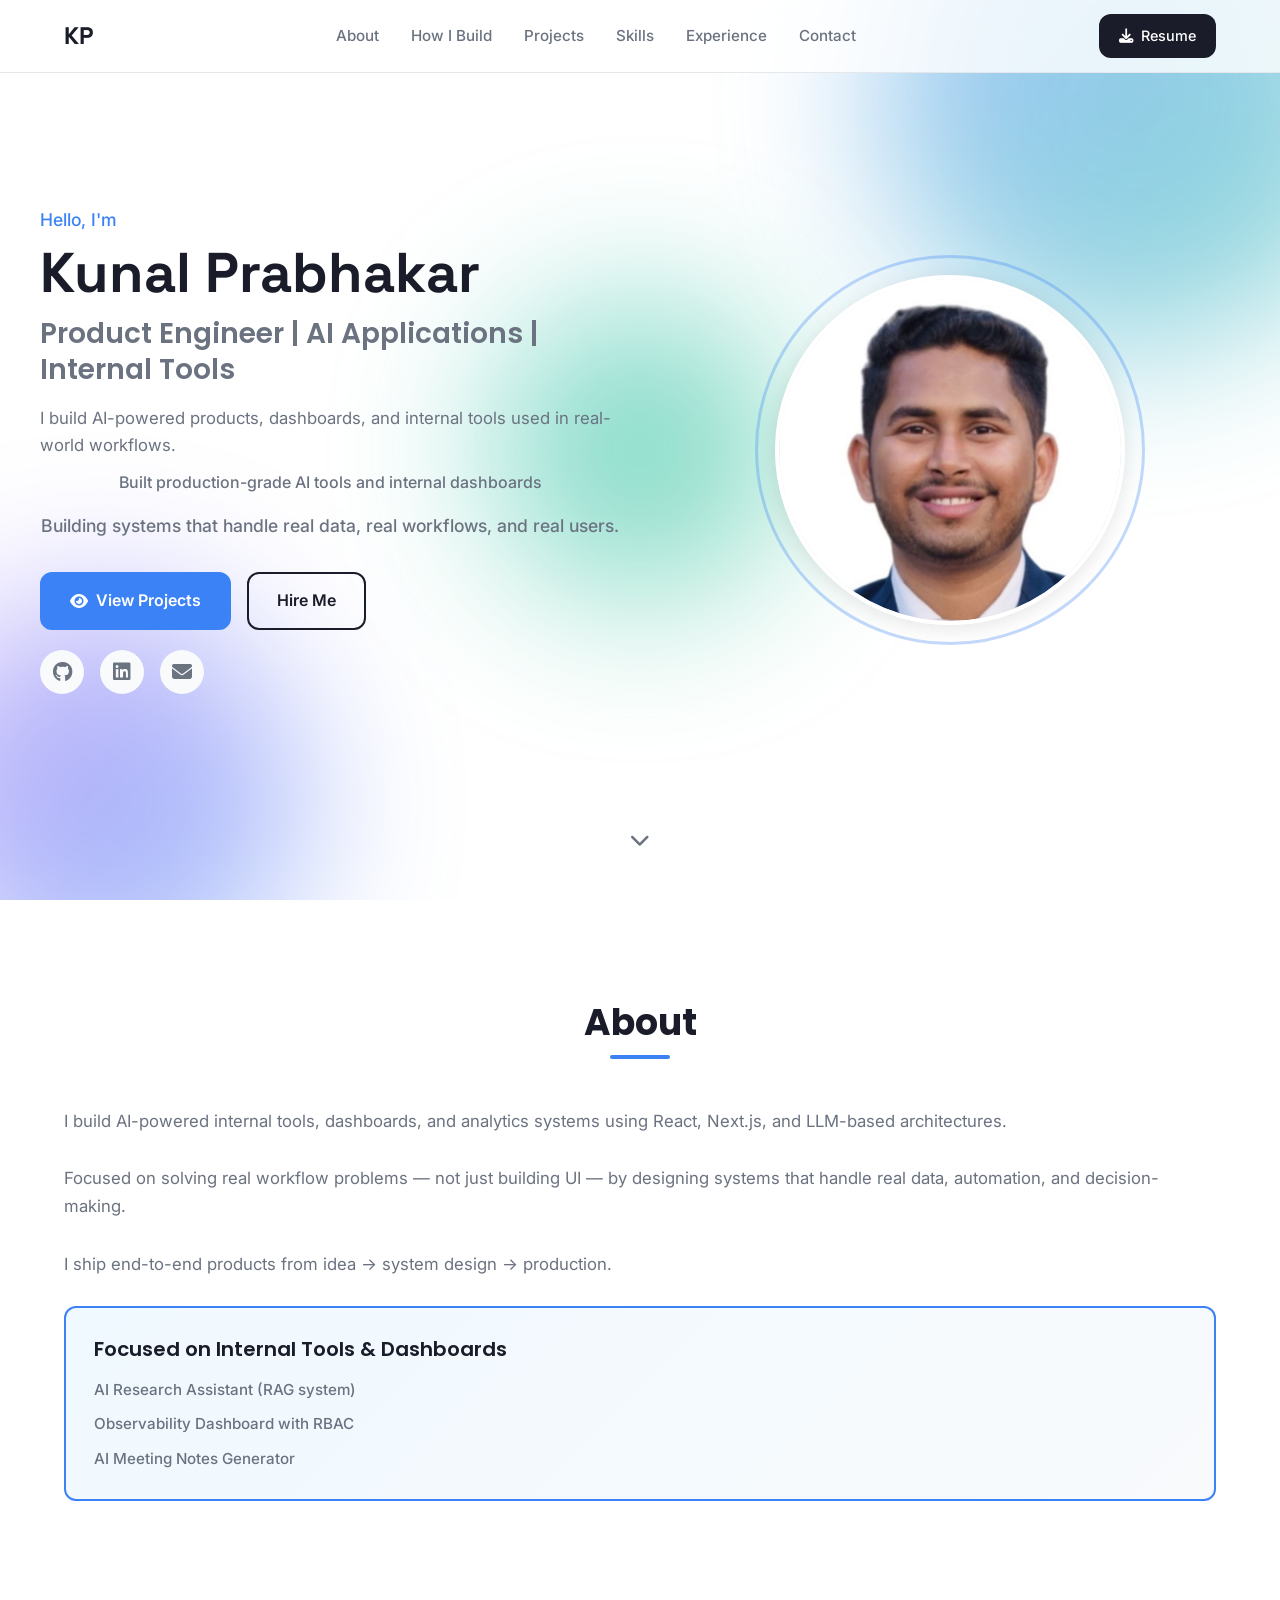
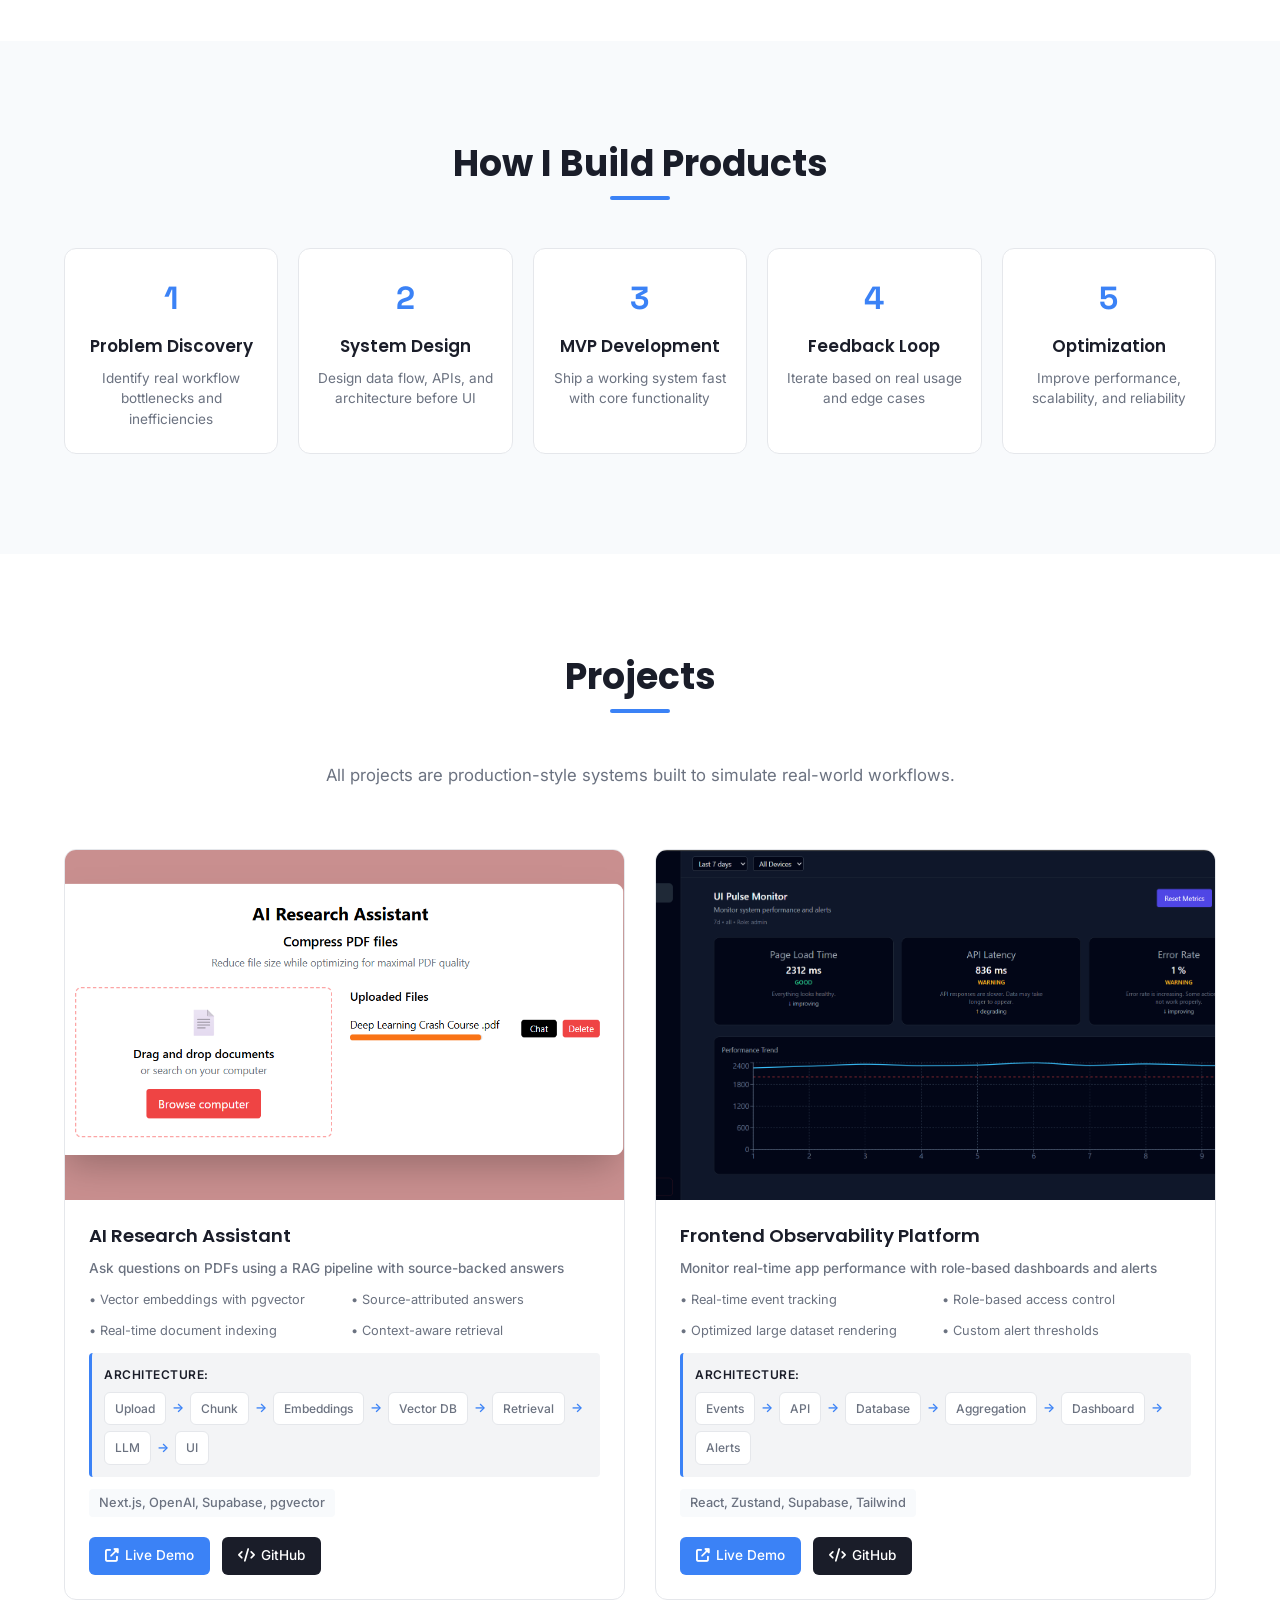
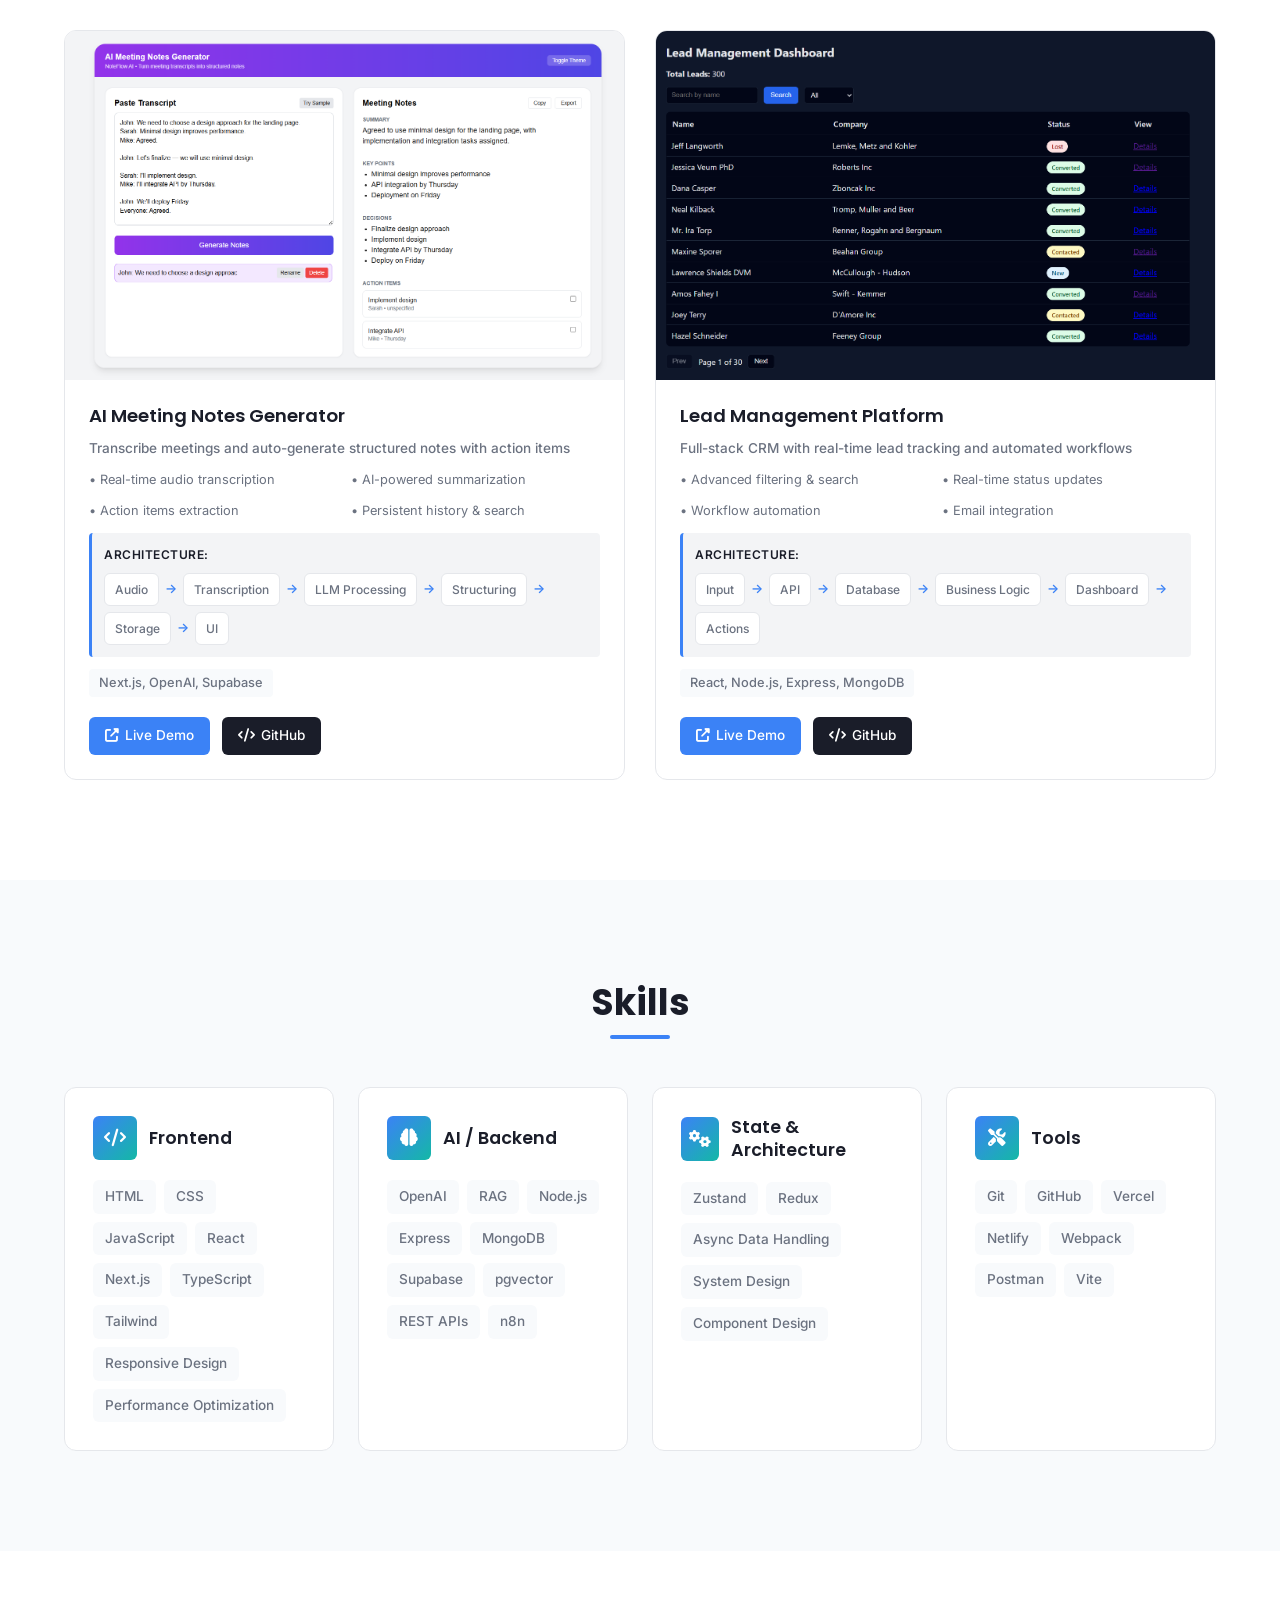
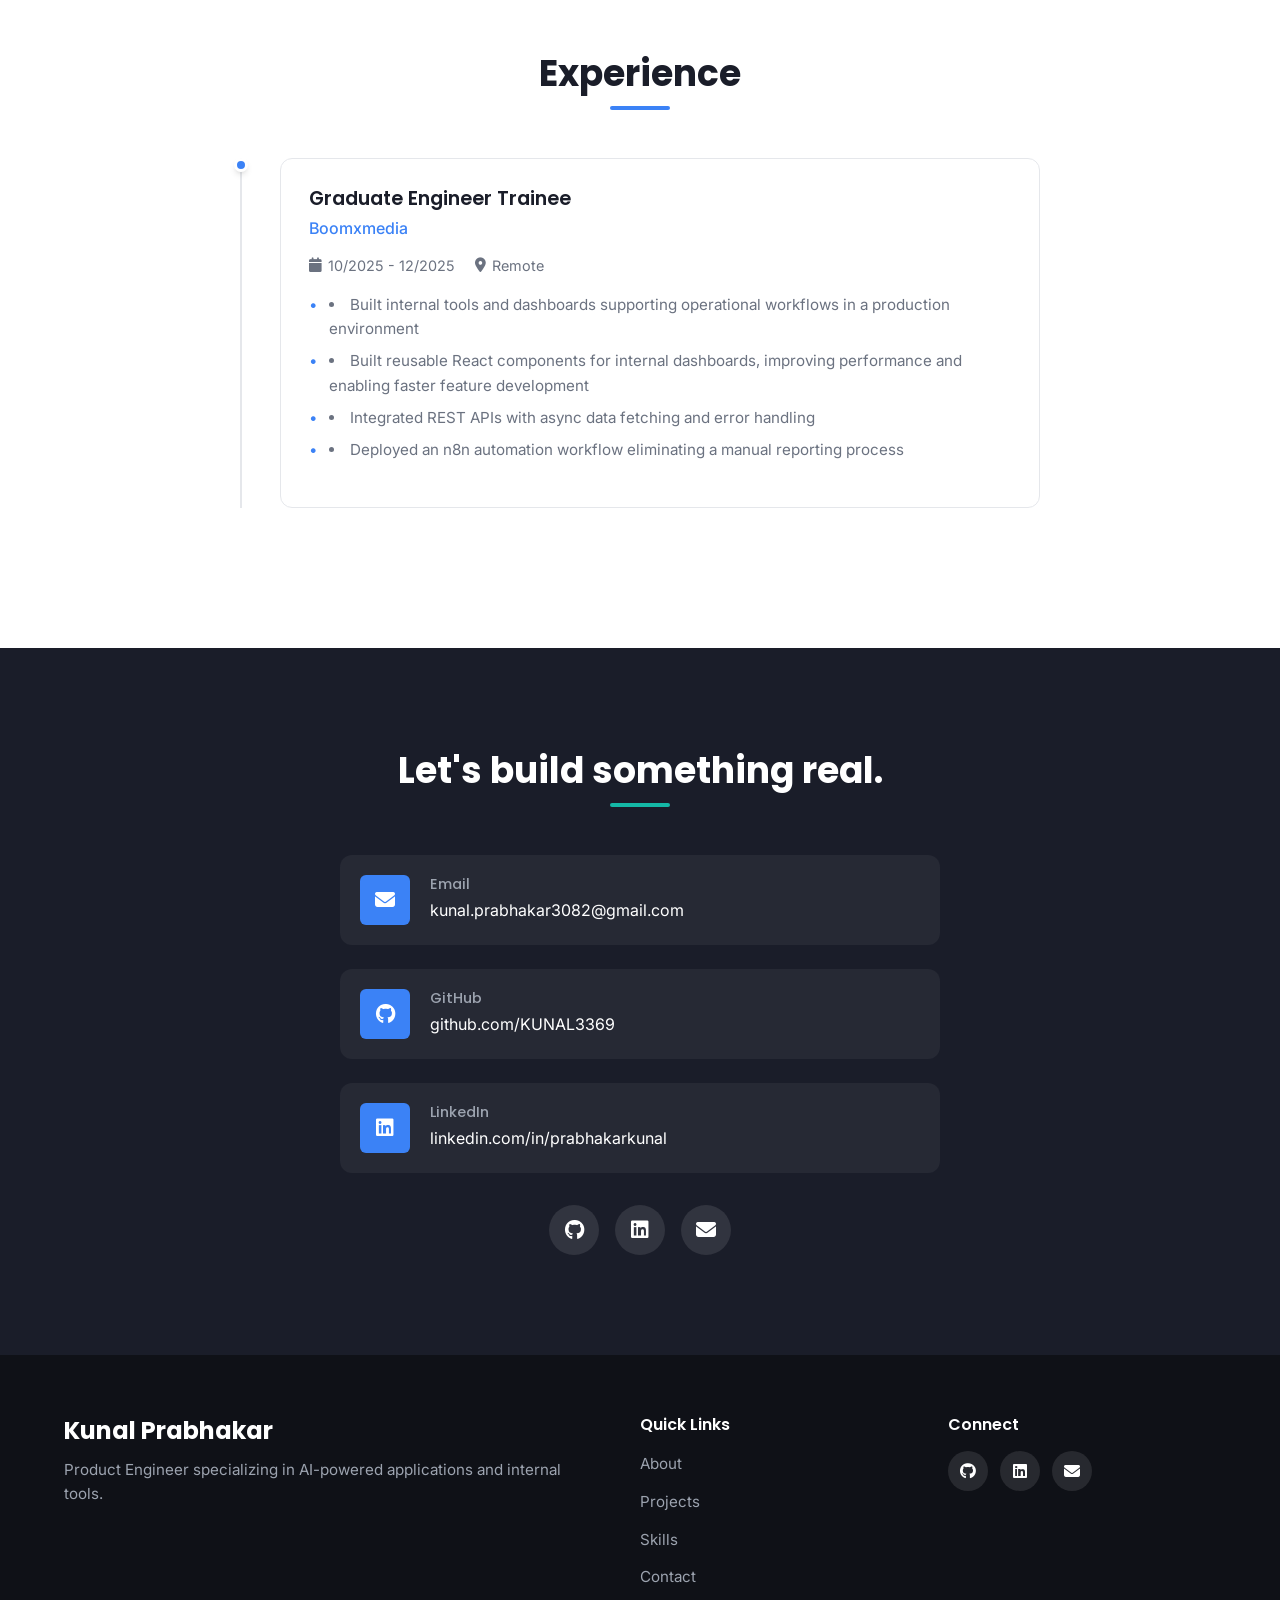
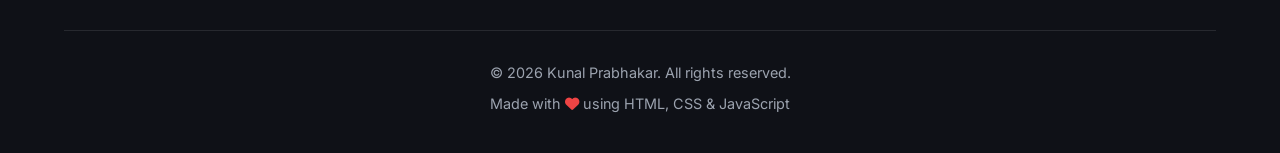
==== commit 11274a99: "Update photo link for projects" ====
--- a/index.html
+++ b/index.html
@@ -279,7 +279,7 @@
           <div class="project-card" data-animate>
             <div class="project-image">
               <img
-                src="photo/FOD.png"
+                src="Photo/FOD.png"
                 alt="Frontend Observability Platform"
                 class="project-img"
               />
@@ -338,7 +338,7 @@
           <div class="project-card" data-animate>
             <div class="project-image">
               <img
-                src="photo/AING.png"
+                src="Photo/AING.png"
                 alt="AI Meeting Notes Generator"
                 class="project-img"
               />
@@ -397,7 +397,7 @@
           <div class="project-card" data-animate>
             <div class="project-image">
               <img
-                src="photo/LMD.png"
+                src="Photo/LMD.png"
                 alt="Lead Management Platform"
                 class="project-img"
               />
